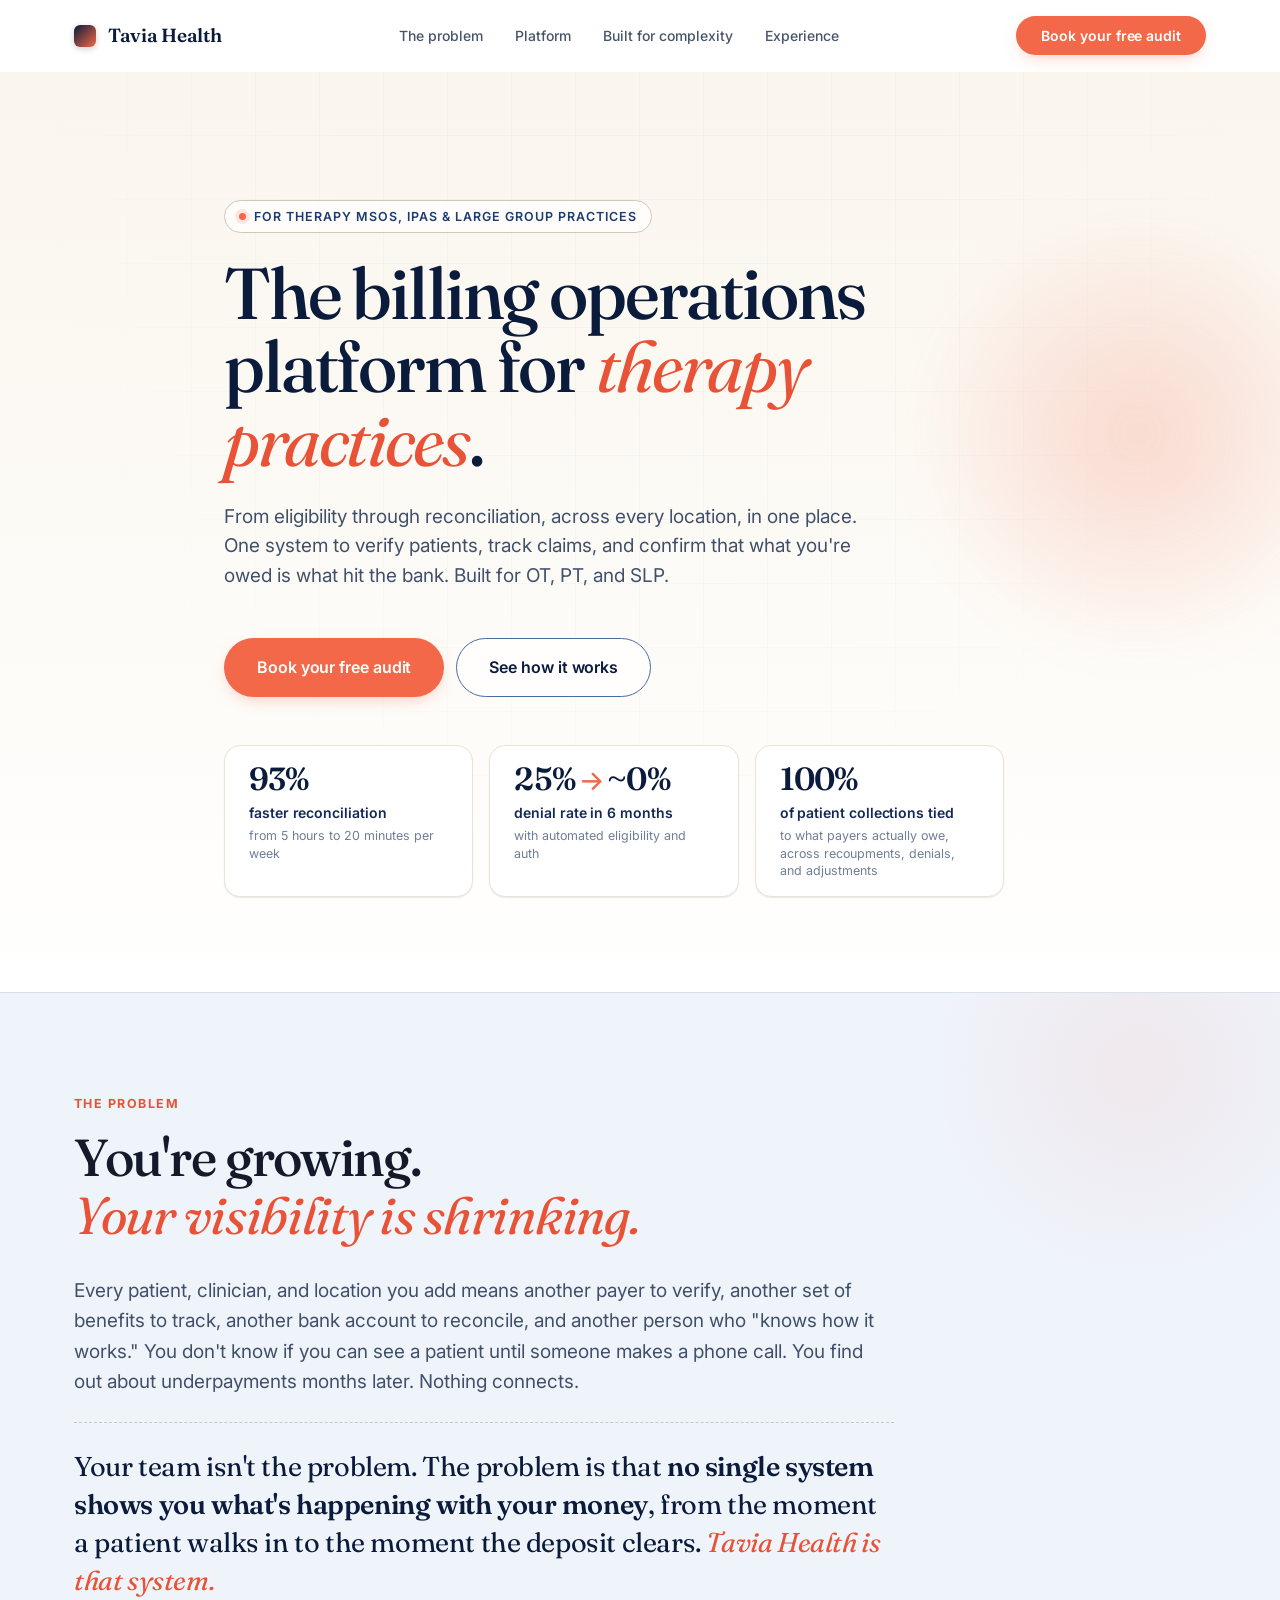
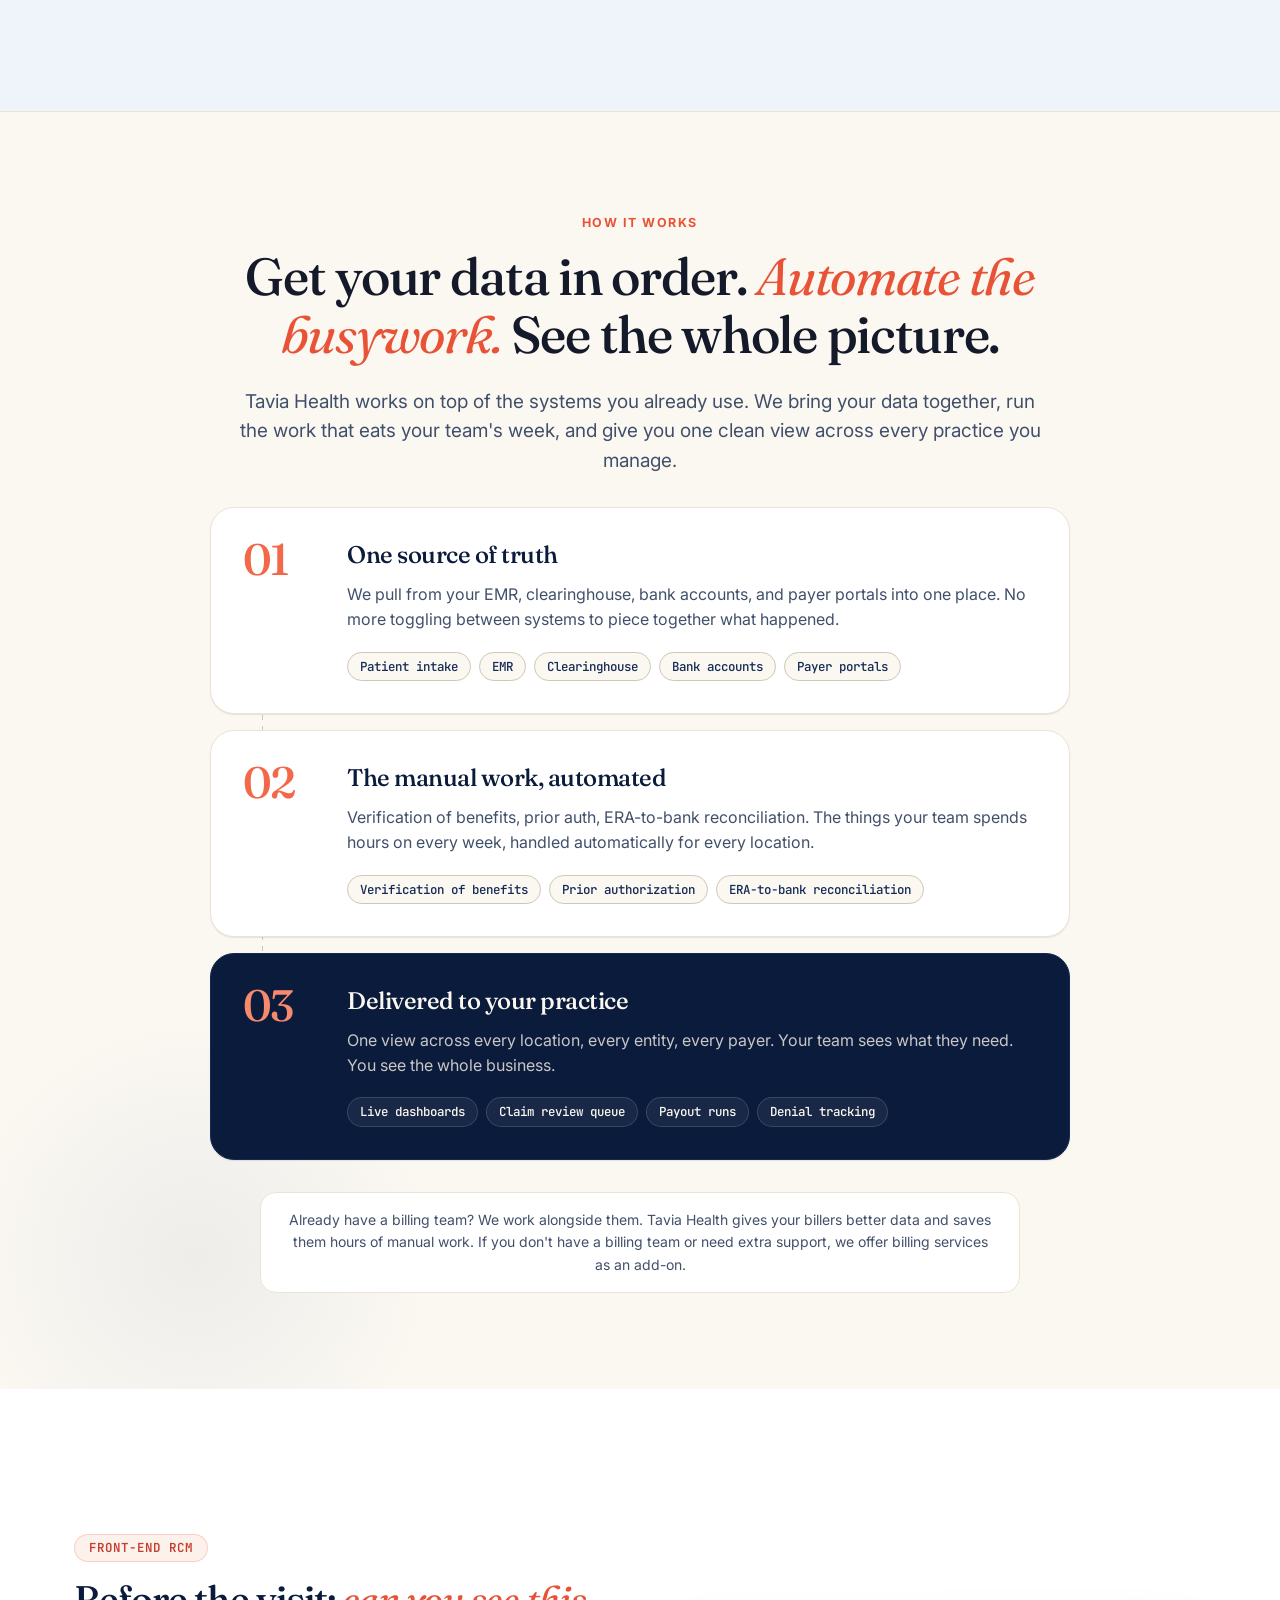
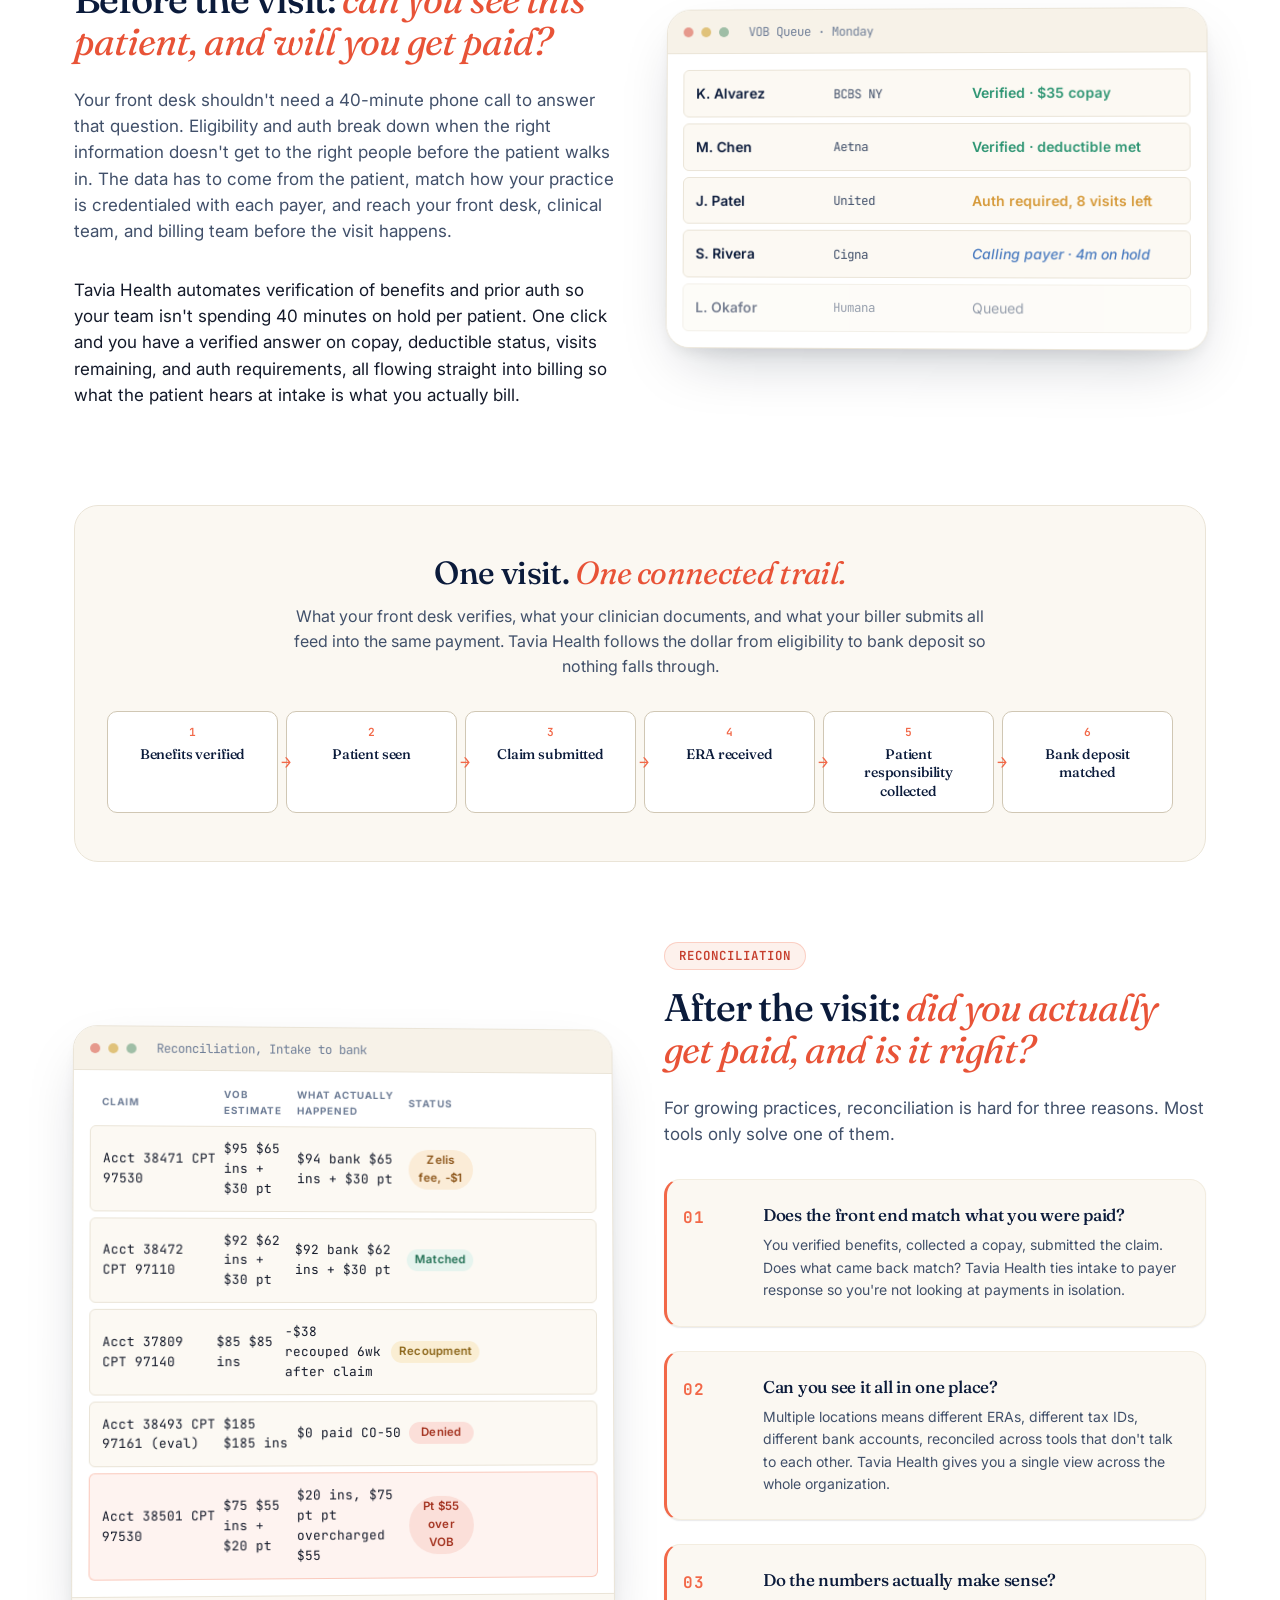
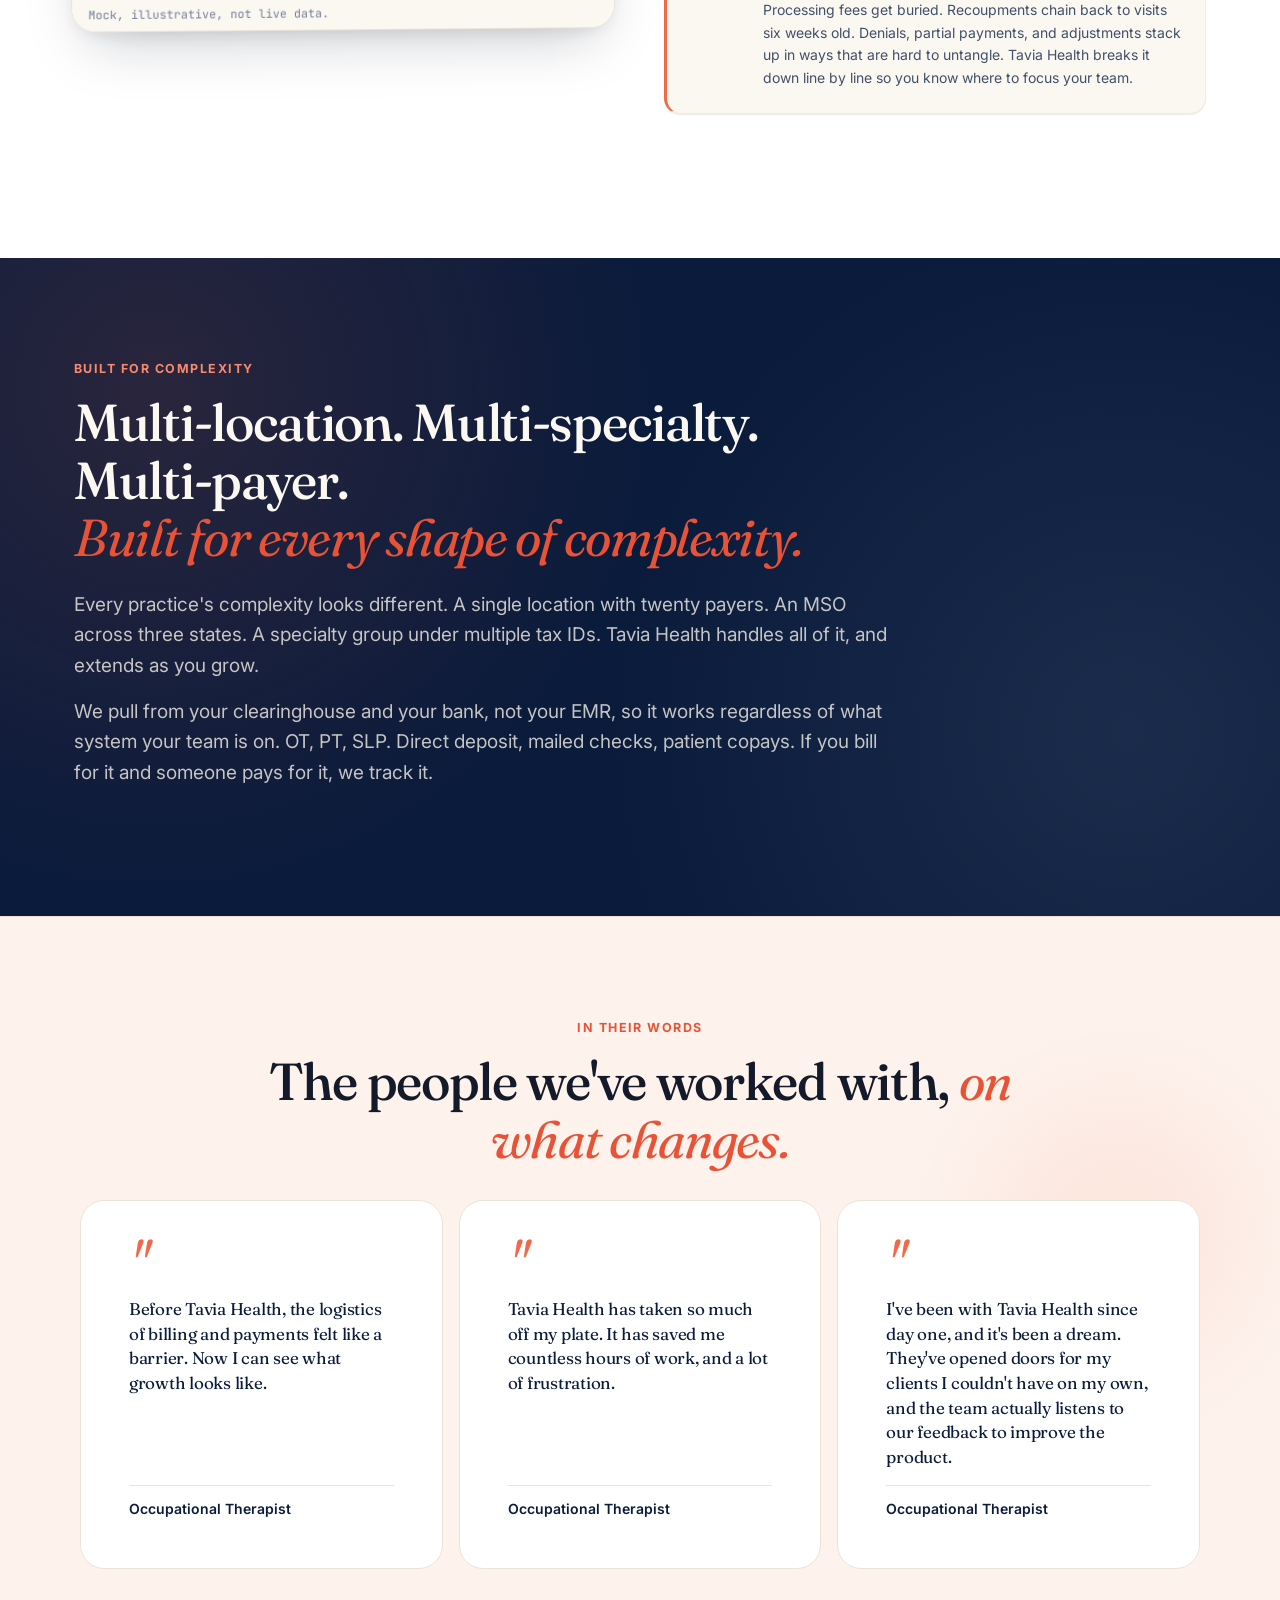
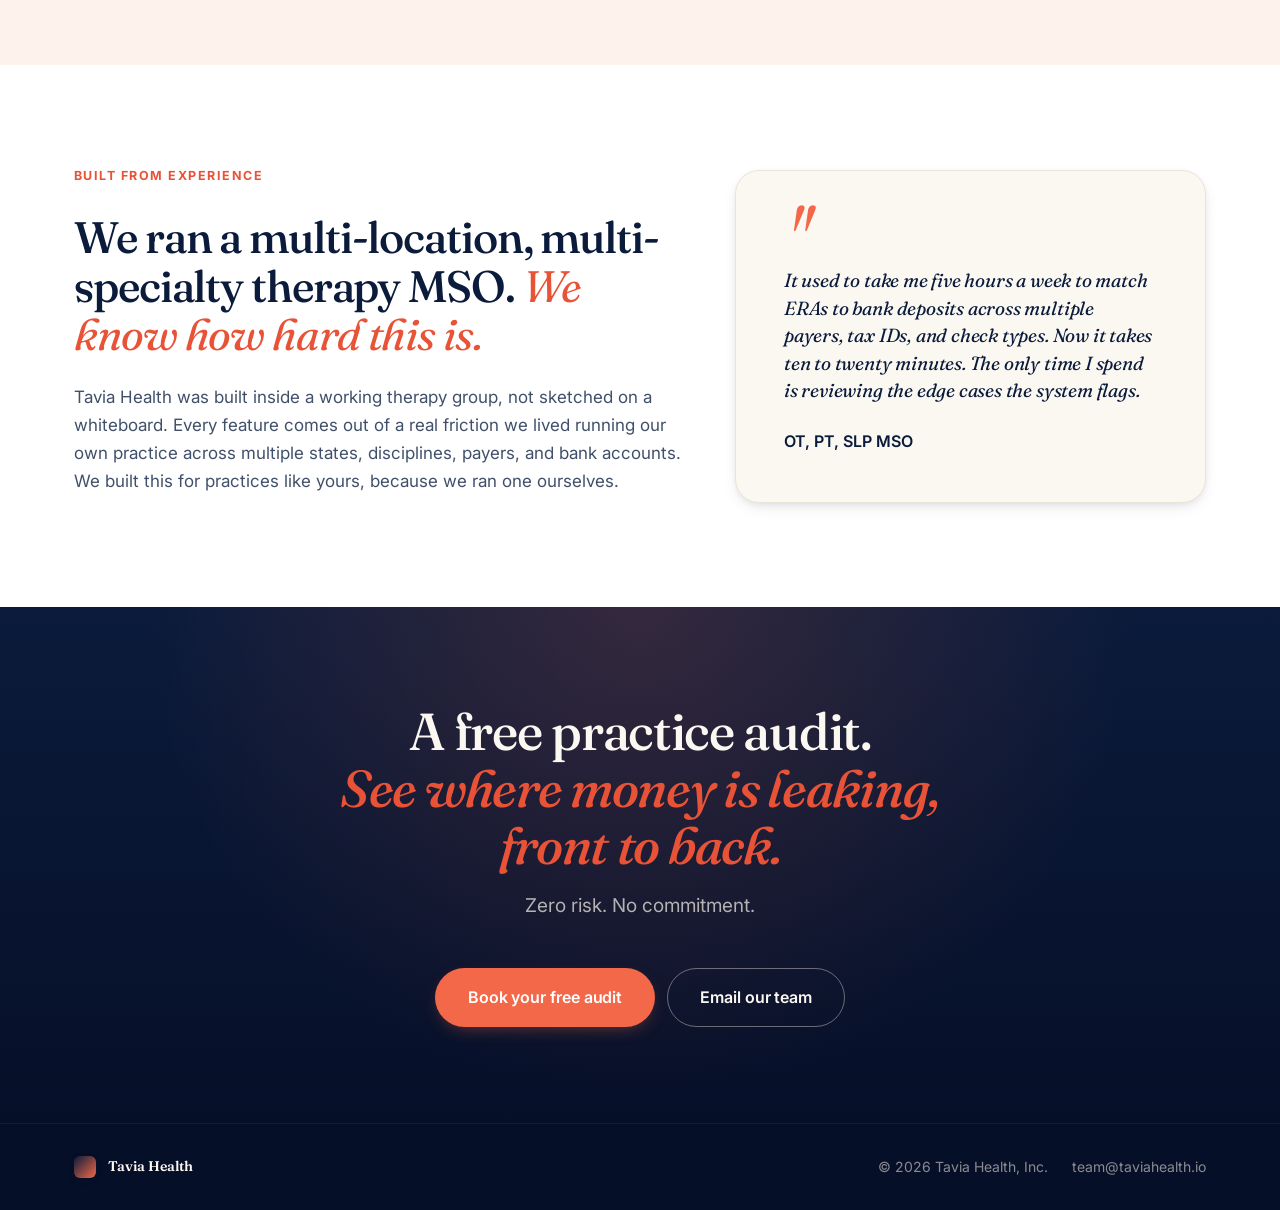
==== index.html @ 53c168b4 "updated site copy and design" ====
<!DOCTYPE html>
<html lang="en">
<head>
  <meta charset="UTF-8" />
  <meta name="viewport" content="width=device-width, initial-scale=1.0" />
  <title>Tavia Health: The billing operations platform for therapy practices</title>
  <meta name="description" content="Tavia Health is the billing operations platform for multi-location therapy practices. From eligibility through reconciliation, across every location, in one place." />
  <link rel="preconnect" href="https://fonts.googleapis.com" />
  <link rel="preconnect" href="https://fonts.gstatic.com" crossorigin />
  <link href="https://fonts.googleapis.com/css2?family=Fraunces:opsz,wght@9..144,400;9..144,500;9..144,600;9..144,700&family=Inter:wght@400;500;600;700&family=JetBrains+Mono:wght@400;500&display=swap" rel="stylesheet" />
  <link rel="stylesheet" href="styles.css" />
</head>
<body>

  <!-- NAV -->
  <header class="nav" id="nav">
    <div class="container nav__inner">
      <a href="#top" class="nav__brand" aria-label="Tavia Health home">
        <span class="nav__mark" aria-hidden="true"></span>
        <span class="nav__wordmark">Tavia Health</span>
      </a>
      <nav class="nav__links" aria-label="Primary">
        <a href="#problem">The problem</a>
        <a href="#platform">Platform</a>
        <a href="#complex">Built for complexity</a>
        <a href="#founder">Experience</a>
      </nav>
      <a href="https://calendar.app.google/nensBLNCL4oVfkAK6" target="_blank" rel="noopener" class="btn btn--accent nav__cta">Book your free audit</a>
    </div>
  </header>

  <main id="top">

    <!-- HERO -->
    <section class="hero">
      <div class="container hero__inner">
        <div class="eyebrow reveal">
          <span class="eyebrow__dot"></span>
          For therapy MSOs, IPAs &amp; large group practices
        </div>
        <h1 class="hero__title reveal">
          The billing operations platform for <em>therapy practices</em>.
        </h1>
        <p class="hero__sub reveal">
          From eligibility through reconciliation, across every location, in one place. One system to verify patients, track claims, and confirm that what you're owed is what hit the bank. Built for OT, PT, and SLP.
        </p>
        <div class="hero__ctas reveal">
          <a href="https://calendar.app.google/nensBLNCL4oVfkAK6" target="_blank" rel="noopener" class="btn btn--accent btn--lg">Book your free audit</a>
          <a href="#platform" class="btn btn--ghost btn--lg">See how it works</a>
        </div>
        <div class="hero__proof reveal">
          <div class="proof-chip">
            <span class="proof-chip__num">93%</span>
            <span class="proof-chip__lead">faster reconciliation</span>
            <span class="proof-chip__label">from 5 hours to 20 minutes per week</span>
          </div>
          <div class="proof-chip">
            <span class="proof-chip__num">25% <span class="proof-chip__arrow">→</span> ~0%</span>
            <span class="proof-chip__lead">denial rate in 6 months</span>
            <span class="proof-chip__label">with automated eligibility and auth</span>
          </div>
          <div class="proof-chip">
            <span class="proof-chip__num">100%</span>
            <span class="proof-chip__lead">of patient collections tied</span>
            <span class="proof-chip__label">to what payers actually owe, across recoupments, denials, and adjustments</span>
          </div>
        </div>
      </div>
      <div class="hero__bg" aria-hidden="true">
        <div class="hero__grid"></div>
        <div class="hero__glow"></div>
      </div>
    </section>

    <!-- PROBLEM -->
    <section class="problem-intro" id="problem">
      <div class="container">
        <div class="section-head reveal">
          <span class="section-head__eyebrow">The problem</span>
          <h2 class="section-head__title">You're growing.<br /><em>Your visibility is shrinking.</em></h2>
        </div>
        <div class="problem-intro__body reveal">
          <p>
            Every patient, clinician, and location you add means another payer to verify, another set of benefits to track, another bank account to reconcile, and another person who "knows how it works." You don't know if you can see a patient until someone makes a phone call. You find out about underpayments months later. Nothing connects.
          </p>
          <p class="problem-intro__punch">
            Your team isn't the problem. The problem is that <strong>no single system shows you what's happening with your money</strong>, from the moment a patient walks in to the moment the deposit clears. <em>Tavia Health is that system.</em>
          </p>
        </div>
      </div>
    </section>

    <!-- HOW IT WORKS / THREE-LAYER STACK -->
    <section class="integrates">
      <div class="container">
        <div class="section-head section-head--centered reveal">
          <span class="section-head__eyebrow">How it works</span>
          <h2 class="section-head__title">Get your data in order. <em>Automate the busywork.</em> See the whole picture.</h2>
          <p class="section-head__lede">
            Tavia Health works on top of the systems you already use. We bring your data together, run the work that eats your team's week, and give you one clean view across every practice you manage.
          </p>
        </div>

        <div class="stack reveal">
          <article class="stack__layer">
            <div class="stack__num">01</div>
            <div class="stack__body">
              <h3 class="stack__title">One source of truth</h3>
              <p class="stack__desc">We pull from your EMR, clearinghouse, bank accounts, and payer portals into one place. No more toggling between systems to piece together what happened.</p>
              <div class="stack__items">
                <span>Patient intake</span>
                <span>EMR</span>
                <span>Clearinghouse</span>
                <span>Bank accounts</span>
                <span>Payer portals</span>
              </div>
            </div>
          </article>

          <article class="stack__layer">
            <div class="stack__num">02</div>
            <div class="stack__body">
              <h3 class="stack__title">The manual work, automated</h3>
              <p class="stack__desc">Verification of benefits, prior auth, ERA-to-bank reconciliation. The things your team spends hours on every week, handled automatically for every location.</p>
              <div class="stack__items">
                <span>Verification of benefits</span>
                <span>Prior authorization</span>
                <span>ERA-to-bank reconciliation</span>
              </div>
            </div>
          </article>

          <article class="stack__layer stack__layer--top">
            <div class="stack__num">03</div>
            <div class="stack__body">
              <h3 class="stack__title">Delivered to your practice</h3>
              <p class="stack__desc">One view across every location, every entity, every payer. Your team sees what they need. You see the whole business.</p>
              <div class="stack__items">
                <span>Live dashboards</span>
                <span>Claim review queue</span>
                <span>Payout runs</span>
                <span>Denial tracking</span>
              </div>
            </div>
          </article>
        </div>

        <p class="integrates__note reveal">
          Already have a billing team? We work alongside them. Tavia Health gives your billers better data and saves them hours of manual work. If you don't have a billing team or need extra support, we offer billing services as an add-on.
        </p>
      </div>
    </section>

    <!-- TWO PROBLEMS / PLATFORM -->
    <section class="problems" id="platform">
      <div class="container">

        <!-- Front end -->
        <article class="problem problem--one reveal">
          <div class="problem__copy">
            <span class="problem__num">Front-end RCM</span>
            <h2 class="problem__title">Before the visit: <em>can you see this patient, and will you get paid?</em></h2>
            <p class="problem__lede">
              Your front desk shouldn't need a 40-minute phone call to answer that question. Eligibility and auth break down when the right information doesn't get to the right people before the patient walks in. The data has to come from the patient, match how your practice is credentialed with each payer, and reach your front desk, clinical team, and billing team before the visit happens.
            </p>
            <p>
              Tavia Health automates verification of benefits and prior auth so your team isn't spending 40 minutes on hold per patient. One click and you have a verified answer on copay, deductible status, visits remaining, and auth requirements, all flowing straight into billing so what the patient hears at intake is what you actually bill.
            </p>
          </div>
          <div class="problem__mock">
            <div class="mock mock--vob">
              <div class="mock__chrome">
                <span class="mock__dot"></span><span class="mock__dot"></span><span class="mock__dot"></span>
                <span class="mock__title">VOB Queue · Monday</span>
              </div>
              <div class="mock__body">
                <div class="mock__row">
                  <div class="mock__cell mock__cell--name">K. Alvarez</div>
                  <div class="mock__cell mock__cell--payer">BCBS NY</div>
                  <div class="mock__cell mock__cell--status status--done">Verified · $35 copay</div>
                </div>
                <div class="mock__row">
                  <div class="mock__cell mock__cell--name">M. Chen</div>
                  <div class="mock__cell mock__cell--payer">Aetna</div>
                  <div class="mock__cell mock__cell--status status--done">Verified · deductible met</div>
                </div>
                <div class="mock__row">
                  <div class="mock__cell mock__cell--name">J. Patel</div>
                  <div class="mock__cell mock__cell--payer">United</div>
                  <div class="mock__cell mock__cell--status status--warn">Auth required, 8 visits left</div>
                </div>
                <div class="mock__row">
                  <div class="mock__cell mock__cell--name">S. Rivera</div>
                  <div class="mock__cell mock__cell--payer">Cigna</div>
                  <div class="mock__cell mock__cell--status status--info">Calling payer · 4m on hold</div>
                </div>
                <div class="mock__row mock__row--muted">
                  <div class="mock__cell mock__cell--name">L. Okafor</div>
                  <div class="mock__cell mock__cell--payer">Humana</div>
                  <div class="mock__cell mock__cell--status">Queued</div>
                </div>
              </div>
            </div>
          </div>
        </article>

        <!-- Bridge: connected trail -->
        <div class="trail reveal">
          <div class="trail__copy">
            <h3 class="trail__title">One visit. <em>One connected trail.</em></h3>
            <p class="trail__desc">
              What your front desk verifies, what your clinician documents, and what your biller submits all feed into the same payment. Tavia Health follows the dollar from eligibility to bank deposit so nothing falls through.
            </p>
          </div>
          <ol class="trail__steps" aria-label="Connected trail from benefits verification to bank deposit">
            <li><span class="trail__step-num">1</span><span class="trail__step-label">Benefits verified</span></li>
            <li><span class="trail__step-num">2</span><span class="trail__step-label">Patient seen</span></li>
            <li><span class="trail__step-num">3</span><span class="trail__step-label">Claim submitted</span></li>
            <li><span class="trail__step-num">4</span><span class="trail__step-label">ERA received</span></li>
            <li><span class="trail__step-num">5</span><span class="trail__step-label">Patient responsibility collected</span></li>
            <li><span class="trail__step-num">6</span><span class="trail__step-label">Bank deposit matched</span></li>
          </ol>
        </div>

        <!-- Reconciliation -->
        <article class="problem problem--two reveal">
          <div class="problem__mock">
            <div class="mock mock--recon">
              <div class="mock__chrome">
                <span class="mock__dot"></span><span class="mock__dot"></span><span class="mock__dot"></span>
                <span class="mock__title">Reconciliation, Intake to bank</span>
              </div>
              <div class="mock__body">
                <div class="recon-row recon-row--head">
                  <div>Claim</div>
                  <div>VOB estimate</div>
                  <div>What actually happened</div>
                  <div>Status</div>
                </div>
                <div class="recon-row">
                  <div class="recon-row__cell">
                    <span class="recon-row__main">Acct 38471</span>
                    <span class="recon-row__sub">CPT 97530</span>
                  </div>
                  <div class="recon-row__cell">
                    <span class="recon-row__main">$95</span>
                    <span class="recon-row__sub">$65 ins + $30 pt</span>
                  </div>
                  <div class="recon-row__cell">
                    <span class="recon-row__main">$94 bank</span>
                    <span class="recon-row__sub">$65 ins + $30 pt</span>
                  </div>
                  <div class="recon-row__note tag tag--flag">Zelis fee, -$1</div>
                </div>
                <div class="recon-row">
                  <div class="recon-row__cell">
                    <span class="recon-row__main">Acct 38472</span>
                    <span class="recon-row__sub">CPT 97110</span>
                  </div>
                  <div class="recon-row__cell">
                    <span class="recon-row__main">$92</span>
                    <span class="recon-row__sub">$62 ins + $30 pt</span>
                  </div>
                  <div class="recon-row__cell">
                    <span class="recon-row__main">$92 bank</span>
                    <span class="recon-row__sub">$62 ins + $30 pt</span>
                  </div>
                  <div class="recon-row__note tag tag--ok">Matched</div>
                </div>
                <div class="recon-row">
                  <div class="recon-row__cell">
                    <span class="recon-row__main">Acct 37809</span>
                    <span class="recon-row__sub">CPT 97140</span>
                  </div>
                  <div class="recon-row__cell">
                    <span class="recon-row__main">$85</span>
                    <span class="recon-row__sub">$85 ins</span>
                  </div>
                  <div class="recon-row__cell">
                    <span class="recon-row__main">-$38 recouped</span>
                    <span class="recon-row__sub">6wk after claim</span>
                  </div>
                  <div class="recon-row__note tag tag--warn">Recoupment</div>
                </div>
                <div class="recon-row">
                  <div class="recon-row__cell">
                    <span class="recon-row__main">Acct 38493</span>
                    <span class="recon-row__sub">CPT 97161 (eval)</span>
                  </div>
                  <div class="recon-row__cell">
                    <span class="recon-row__main">$185</span>
                    <span class="recon-row__sub">$185 ins</span>
                  </div>
                  <div class="recon-row__cell">
                    <span class="recon-row__main">$0 paid</span>
                    <span class="recon-row__sub">CO-50</span>
                  </div>
                  <div class="recon-row__note tag tag--deny">Denied</div>
                </div>
                <div class="recon-row recon-row--highlight">
                  <div class="recon-row__cell">
                    <span class="recon-row__main">Acct 38501</span>
                    <span class="recon-row__sub">CPT 97530</span>
                  </div>
                  <div class="recon-row__cell">
                    <span class="recon-row__main">$75</span>
                    <span class="recon-row__sub">$55 ins + $20 pt</span>
                  </div>
                  <div class="recon-row__cell">
                    <span class="recon-row__main">$20 ins, $75 pt</span>
                    <span class="recon-row__sub">pt overcharged $55</span>
                  </div>
                  <div class="recon-row__note tag tag--deny">Pt $55 over VOB</div>
                </div>
              </div>
              <div class="mock__footnote">Mock, illustrative, not live data.</div>
            </div>
          </div>
          <div class="problem__copy">
            <span class="problem__num">Reconciliation</span>
            <h2 class="problem__title">After the visit: <em>did you actually get paid, and is it right?</em></h2>
            <p class="problem__lede">
              For growing practices, reconciliation is hard for three reasons. Most tools only solve one of them.
            </p>
            <ol class="subpoints">
              <li>
                <h4>Does the front end match what you were paid?</h4>
                <p>You verified benefits, collected a copay, submitted the claim. Does what came back match? Tavia Health ties intake to payer response so you're not looking at payments in isolation.</p>
              </li>
              <li>
                <h4>Can you see it all in one place?</h4>
                <p>Multiple locations means different ERAs, different tax IDs, different bank accounts, reconciled across tools that don't talk to each other. Tavia Health gives you a single view across the whole organization.</p>
              </li>
              <li>
                <h4>Do the numbers actually make sense?</h4>
                <p>Processing fees get buried. Recoupments chain back to visits six weeks old. Denials, partial payments, and adjustments stack up in ways that are hard to untangle. Tavia Health breaks it down line by line so you know where to focus your team.</p>
              </li>
            </ol>
          </div>
        </article>

      </div>
    </section>


    <!-- BUILT FOR COMPLEX SETUPS -->
    <section class="multi" id="complex">
      <div class="container multi__inner">
        <div class="section-head section-head--dark reveal">
          <span class="section-head__eyebrow">Built for complexity</span>
          <h2 class="section-head__title">
            Multi-location. Multi-specialty. Multi-payer.<br /><em>Built for every shape of complexity.</em>
          </h2>
          <div class="multi__body">
            <p>
              Every practice's complexity looks different. A single location with twenty payers. An MSO across three states. A specialty group under multiple tax IDs. Tavia Health handles all of it, and extends as you grow.
            </p>
            <p>
              We pull from your clearinghouse and your bank, not your EMR, so it works regardless of what system your team is on. OT, PT, SLP. Direct deposit, mailed checks, patient copays. If you bill for it and someone pays for it, we track it.
            </p>
          </div>
        </div>
      </div>
    </section>

    <!-- TESTIMONIALS -->
    <section class="testimonials">
      <div class="container">
        <div class="section-head section-head--centered reveal">
          <span class="section-head__eyebrow">In their words</span>
          <h2 class="section-head__title">The people we've worked with, <em>on what changes.</em></h2>
        </div>
        <div class="testimonials__grid reveal">
          <figure class="testimonial">
            <div class="testimonial__mark" aria-hidden="true">"</div>
            <blockquote>
              Before Tavia Health, the logistics of billing and payments felt like a barrier. Now I can see what growth looks like.
            </blockquote>
            <figcaption>
              <div class="testimonial__name">Occupational Therapist</div>
            </figcaption>
          </figure>
          <figure class="testimonial">
            <div class="testimonial__mark" aria-hidden="true">"</div>
            <blockquote>
              Tavia Health has taken so much off my plate. It has saved me countless hours of work, and a lot of frustration.
            </blockquote>
            <figcaption>
              <div class="testimonial__name">Occupational Therapist</div>
            </figcaption>
          </figure>
          <figure class="testimonial">
            <div class="testimonial__mark" aria-hidden="true">"</div>
            <blockquote>
              I've been with Tavia Health since day one, and it's been a dream. They've opened doors for my clients I couldn't have on my own, and the team actually listens to our feedback to improve the product.
            </blockquote>
            <figcaption>
              <div class="testimonial__name">Occupational Therapist</div>
            </figcaption>
          </figure>
        </div>
      </div>
    </section>

    <!-- BUILT FROM EXPERIENCE -->
    <section class="founder" id="founder">
      <div class="container founder__inner">
        <div class="founder__copy reveal">
          <span class="section-head__eyebrow">Built from experience</span>
          <h2 class="founder__title">We ran a multi-location, multi-specialty therapy MSO. <em>We know how hard this is.</em></h2>
          <p>
            Tavia Health was built inside a working therapy group, not sketched on a whiteboard. Every feature comes out of a real friction we lived running our own practice across multiple states, disciplines, payers, and bank accounts. We built this for practices like yours, because we ran one ourselves.
          </p>
        </div>
        <aside class="founder__card reveal">
          <div class="founder__quote-mark" aria-hidden="true">"</div>
          <p class="founder__quote">
            It used to take me five hours a week to match ERAs to bank deposits across multiple payers, tax IDs, and check types. Now it takes ten to twenty minutes. The only time I spend is reviewing the edge cases the system flags.
          </p>
          <div class="founder__who">
            <div class="founder__name">OT, PT, SLP MSO</div>
          </div>
        </aside>
      </div>

    </section>

    <!-- CTA -->
    <section class="cta" id="cta">
      <div class="container cta__inner">
        <h2 class="cta__title reveal">A free practice audit.<br /><em>See where money is leaking, front to back.</em></h2>
        <p class="cta__lede reveal">Zero risk. No commitment.</p>
        <div class="cta__actions reveal">
          <a href="https://calendar.app.google/nensBLNCL4oVfkAK6" target="_blank" rel="noopener" class="btn btn--accent btn--lg">Book your free audit</a>
          <a href="mailto:team@taviahealth.io" class="btn btn--ghost btn--lg btn--ghost-light">Email our team</a>
        </div>
      </div>
    </section>
  </main>

  <!-- FOOTER -->
  <footer class="footer">
    <div class="container footer__inner">
      <div class="footer__brand">
        <span class="nav__mark" aria-hidden="true"></span>
        <span>Tavia Health</span>
      </div>
      <div class="footer__meta">
        <span>© 2026 Tavia Health, Inc.</span>
        <a href="mailto:team@taviahealth.io">team@taviahealth.io</a>
      </div>
    </div>
  </footer>

  <script src="script.js"></script>
</body>
</html>
---- styles.css ----
/* ==========================================================================
   Tavia Health — landing page styles
   ========================================================================== */

/* Design tokens ----------------------------------------------------------- */
:root {
  /* Navy (primary) */
  --navy-950: #060F28;
  --navy-900: #0B1B3B;
  --navy-800: #142A54;
  --navy-700: #1D3B6F;
  --navy-600: #2B5088;
  --navy-500: #4B6BA0;
  --navy-300: #8FA3C2;
  --navy-100: #D5DDEC;

  /* Warm accent (coral) */
  --coral-700: #C63E2D;
  --coral-600: #E85337;
  --coral-500: #F26848;   /* primary accent */
  --coral-400: #F7896D;
  --coral-100: #FBDDD2;
  --coral-50:  #FDF1EC;

  /* Secondary warm (soft gold, subtle use) */
  --gold-500: #E6B24E;

  /* Neutrals */
  --cream:        #FBF8F2;
  --cream-dark:   #F3EDE0;
  --paper:        #FFFFFF;
  --ink:          #141A2A;
  --ink-soft:     #41506A;
  --ink-muted:    #6F7E97;
  --line:         #EAE4D7;
  --line-strong:  #D0C7B4;

  /* Tinted surfaces (brand-colored but very pale) */
  --pale-blue:    #EFF3FA;
  --pale-blue-2:  #E6ECF6;
  --pale-peach:   #FDF2EC;
  --pale-peach-2: #FAE7DC;
  --line-blue:    #D9E1ED;
  --line-peach:   #F3DDCD;

  /* Semantic tags */
  --ok-500:    #2E9573;
  --warn-500:  #D69A3A;
  --deny-500:  #D84A3B;
  --flag-500:  #C97A2B;
  --info-500:  #4A7BBF;

  /* Type */
  --font-sans: "Inter", system-ui, -apple-system, BlinkMacSystemFont, "Segoe UI", sans-serif;
  --font-display: "Fraunces", "Iowan Old Style", Georgia, serif;
  --font-mono: "JetBrains Mono", "SF Mono", Menlo, monospace;

  /* Scale */
  --fs-xs: 0.78rem;
  --fs-sm: 0.875rem;
  --fs-base: 1rem;
  --fs-md: 1.0625rem;
  --fs-lg: 1.1875rem;
  --fs-xl: 1.5rem;
  --fs-2xl: 2rem;
  --fs-3xl: 2.5rem;
  --fs-4xl: 3.25rem;
  --fs-5xl: 4.25rem;
  --fs-6xl: 5.25rem;

  /* Spacing */
  --sp-1: 0.25rem;
  --sp-2: 0.5rem;
  --sp-3: 0.75rem;
  --sp-4: 1rem;
  --sp-5: 1.5rem;
  --sp-6: 2rem;
  --sp-7: 3rem;
  --sp-8: 4rem;
  --sp-9: 6rem;
  --sp-10: 8rem;

  /* Radius */
  --r-sm: 6px;
  --r-md: 10px;
  --r-lg: 16px;
  --r-xl: 24px;
  --r-pill: 999px;

  /* Shadows */
  --shadow-sm: 0 1px 2px rgba(8, 18, 41, 0.06), 0 1px 1px rgba(8, 18, 41, 0.04);
  --shadow-md: 0 6px 18px -6px rgba(8, 18, 41, 0.14), 0 2px 6px rgba(8, 18, 41, 0.06);
  --shadow-lg: 0 24px 60px -20px rgba(8, 18, 41, 0.25), 0 8px 20px -8px rgba(8, 18, 41, 0.12);
  --shadow-xl: 0 36px 80px -28px rgba(8, 18, 41, 0.35);

  /* Layout */
  --container: 1180px;
  --nav-h: 72px;
}

/* Reset / base ------------------------------------------------------------ */
*, *::before, *::after { box-sizing: border-box; }
html { scroll-behavior: smooth; -webkit-text-size-adjust: 100%; }
body {
  margin: 0;
  font-family: var(--font-sans);
  font-size: var(--fs-md);
  line-height: 1.55;
  color: var(--ink);
  background: var(--paper);
  -webkit-font-smoothing: antialiased;
  -moz-osx-font-smoothing: grayscale;
}
img, svg { display: block; max-width: 100%; }
a { color: inherit; text-decoration: none; }
button { font: inherit; }
h1, h2, h3, h4 { margin: 0; font-family: var(--font-display); font-weight: 500; letter-spacing: -0.02em; color: var(--ink); }
h1 { font-size: var(--fs-5xl); line-height: 1.04; }
h2 { font-size: var(--fs-4xl); line-height: 1.08; }
h3 { font-size: var(--fs-xl); line-height: 1.25; }
p { margin: 0 0 var(--sp-4); }
em { font-style: italic; color: var(--coral-600); }
strong { font-weight: 600; color: var(--ink); }

.container {
  width: 100%;
  max-width: var(--container);
  margin: 0 auto;
  padding: 0 var(--sp-5);
}

/* Buttons ----------------------------------------------------------------- */
.btn {
  display: inline-flex;
  align-items: center;
  gap: var(--sp-2);
  padding: var(--sp-3) var(--sp-5);
  border-radius: var(--r-pill);
  font-weight: 600;
  font-size: var(--fs-sm);
  letter-spacing: -0.005em;
  border: 1px solid transparent;
  cursor: pointer;
  transition: transform 140ms ease, box-shadow 200ms ease, background 200ms ease, color 200ms ease;
}
.btn--lg { padding: var(--sp-4) var(--sp-6); font-size: var(--fs-base); }
.btn--accent {
  background: var(--coral-500);
  color: var(--paper);
  box-shadow: 0 6px 18px -8px rgba(242, 104, 72, 0.55);
}
.btn--accent:hover { background: var(--coral-600); transform: translateY(-1px); box-shadow: 0 10px 24px -10px rgba(242, 104, 72, 0.7); }
.btn--ghost {
  background: rgba(255, 255, 255, 0.75);
  color: var(--navy-900);
  border-color: var(--navy-500);
  backdrop-filter: blur(4px);
  -webkit-backdrop-filter: blur(4px);
}
.btn--ghost:hover {
  background: var(--paper);
  border-color: var(--navy-900);
  color: var(--navy-900);
  transform: translateY(-1px);
}
.btn--ghost-light {
  background: transparent;
  color: var(--cream);
  border-color: rgba(248, 243, 234, 0.4);
  backdrop-filter: none;
  -webkit-backdrop-filter: none;
}
.btn--ghost-light:hover {
  background: rgba(255, 255, 255, 0.08);
  border-color: var(--cream);
  color: var(--paper);
  transform: translateY(-1px);
}

/* Reveal ------------------------------------------------------------------ */
.reveal {
  opacity: 0;
  transform: translateY(16px);
  transition: opacity 800ms cubic-bezier(0.22, 1, 0.36, 1), transform 800ms cubic-bezier(0.22, 1, 0.36, 1);
  will-change: opacity, transform;
}
.reveal.is-visible { opacity: 1; transform: none; }

/* Nav --------------------------------------------------------------------- */
.nav {
  position: sticky;
  top: 0;
  z-index: 50;
  height: var(--nav-h);
  backdrop-filter: blur(12px);
  -webkit-backdrop-filter: blur(12px);
  background: rgba(255, 255, 255, 0);
  transition: background 220ms ease, box-shadow 220ms ease, border-color 220ms ease;
  border-bottom: 1px solid transparent;
}
.nav.is-scrolled {
  background: rgba(255, 255, 255, 0.88);
  border-bottom-color: var(--line);
  box-shadow: 0 1px 0 rgba(8, 18, 41, 0.04);
}
.nav__inner {
  display: flex;
  align-items: center;
  justify-content: space-between;
  gap: var(--sp-6);
  height: 100%;
}
.nav__brand {
  display: flex;
  align-items: center;
  gap: var(--sp-3);
  font-family: var(--font-display);
  font-weight: 600;
  font-size: var(--fs-lg);
  color: var(--navy-900);
  letter-spacing: -0.015em;
}
.nav__mark {
  width: 22px;
  height: 22px;
  border-radius: 6px;
  background: linear-gradient(135deg, var(--navy-900), var(--coral-500));
  box-shadow: 0 2px 6px rgba(8, 18, 41, 0.2);
  display: inline-block;
}
.nav__wordmark { line-height: 1; }
.nav__links {
  display: flex;
  gap: var(--sp-6);
  font-size: var(--fs-sm);
  color: var(--navy-900);
  font-weight: 500;
}
.nav__links a { opacity: 0.75; transition: opacity 140ms ease; }
.nav__links a:hover { opacity: 1; }
.nav__cta { padding: var(--sp-2) var(--sp-5); font-size: var(--fs-sm); }

/* Hero -------------------------------------------------------------------- */
.hero {
  position: relative;
  padding: var(--sp-10) 0 var(--sp-9);
  overflow: hidden;
  isolation: isolate;
  background: linear-gradient(180deg, #FAF6EE 0%, #FDFBF7 60%, #FFFFFF 100%);
}
.hero__inner {
  position: relative;
  z-index: 1;
  max-width: 880px;
  text-align: left;
}
.hero__bg {
  position: absolute;
  inset: 0;
  z-index: 0;
  pointer-events: none;
}
.hero__grid {
  position: absolute;
  inset: 0;
  background-image:
    linear-gradient(to right, rgba(11, 27, 59, 0.05) 1px, transparent 1px),
    linear-gradient(to bottom, rgba(11, 27, 59, 0.05) 1px, transparent 1px);
  background-size: 64px 64px;
  background-position: -1px -1px;
  mask-image: radial-gradient(ellipse at 50% 0%, black 30%, transparent 70%);
  -webkit-mask-image: radial-gradient(ellipse at 50% 0%, black 30%, transparent 70%);
  opacity: 0.6;
}
.hero__glow {
  position: absolute;
  right: -10%;
  top: 10%;
  width: 540px;
  height: 540px;
  background: radial-gradient(circle, rgba(242, 104, 72, 0.22), transparent 60%);
  filter: blur(20px);
}

.eyebrow {
  display: inline-flex;
  align-items: center;
  gap: var(--sp-2);
  padding: 6px 14px;
  border-radius: var(--r-pill);
  border: 1px solid var(--line-strong);
  background: rgba(255, 255, 255, 0.7);
  font-size: var(--fs-xs);
  font-weight: 600;
  text-transform: uppercase;
  letter-spacing: 0.08em;
  color: var(--navy-700);
  margin-bottom: var(--sp-5);
}
.eyebrow__dot {
  width: 7px;
  height: 7px;
  border-radius: 50%;
  background: var(--coral-500);
  box-shadow: 0 0 0 4px rgba(242, 104, 72, 0.15);
}

.hero__title {
  font-size: clamp(2.5rem, 6vw, 4.5rem);
  line-height: 1.02;
  letter-spacing: -0.03em;
  color: var(--navy-900);
  margin-bottom: var(--sp-5);
}
.hero__title em {
  font-style: italic;
  color: var(--coral-600);
  font-weight: 400;
}
.hero__sub {
  font-size: var(--fs-lg);
  color: var(--ink-soft);
  max-width: 640px;
  margin-bottom: var(--sp-7);
}
.hero__ctas {
  display: flex;
  gap: var(--sp-3);
  flex-wrap: wrap;
  margin-bottom: var(--sp-7);
}
.hero__proof {
  display: grid;
  grid-template-columns: repeat(3, minmax(0, 1fr));
  gap: var(--sp-4);
  max-width: 780px;
}
.proof-chip {
  display: flex;
  flex-direction: column;
  gap: var(--sp-1);
  padding: var(--sp-4) var(--sp-5);
  background: var(--paper);
  border: 1px solid var(--line);
  border-radius: var(--r-lg);
  box-shadow: var(--shadow-sm);
}
.proof-chip__num {
  font-family: var(--font-display);
  font-weight: 600;
  font-size: var(--fs-2xl);
  color: var(--navy-900);
  letter-spacing: -0.025em;
  display: inline-flex;
  align-items: baseline;
  gap: 4px;
  line-height: 1.05;
  margin-bottom: 2px;
}
.proof-chip__arrow {
  color: var(--coral-500);
  font-family: var(--font-sans);
  font-weight: 500;
  font-size: 0.85em;
}
.proof-chip__lead {
  font-size: var(--fs-sm);
  font-weight: 600;
  color: var(--navy-800);
  letter-spacing: -0.005em;
}
.proof-chip__label {
  font-size: var(--fs-xs);
  color: var(--ink-muted);
  line-height: 1.4;
}

/* Qualifier --------------------------------------------------------------- */
.qualifier {
  padding: var(--sp-9) 0;
  background: var(--cream);
  border-top: 1px solid var(--line);
  border-bottom: 1px solid var(--line);
}
.qualifier__text {
  font-family: var(--font-display);
  font-weight: 500;
  font-size: clamp(1.75rem, 4vw, 3rem);
  line-height: 1.15;
  letter-spacing: -0.02em;
  color: var(--navy-900);
  text-align: center;
  max-width: 960px;
  margin: 0 auto;
}
.qualifier__highlight {
  background: linear-gradient(180deg, transparent 58%, rgba(242, 104, 72, 0.28) 58%);
  padding: 0 4px;
  font-style: italic;
  color: var(--coral-700);
}

/* Section head ------------------------------------------------------------ */
.section-head {
  max-width: 820px;
  margin-bottom: var(--sp-6);
}
.section-head--dark { color: var(--cream); }
.section-head--dark .section-head__eyebrow { color: var(--coral-400); }
.section-head--dark .section-head__title { color: var(--cream); }
.section-head--dark .section-head__lede { color: rgba(248, 243, 234, 0.75); }
.section-head__eyebrow {
  display: inline-block;
  font-size: var(--fs-xs);
  font-weight: 700;
  letter-spacing: 0.12em;
  text-transform: uppercase;
  color: var(--coral-600);
  margin-bottom: var(--sp-4);
}
.section-head__title {
  font-size: clamp(2rem, 4.5vw, 3.25rem);
  line-height: 1.1;
  letter-spacing: -0.025em;
  margin-bottom: var(--sp-5);
}
.section-head__title em {
  font-style: italic;
  color: var(--coral-600);
  font-weight: 400;
}
.section-head__lede {
  font-size: var(--fs-lg);
  color: var(--ink-soft);
  line-height: 1.55;
  margin: 0;
}

/* Mismatch ---------------------------------------------------------------- */
.mismatch {
  padding: var(--sp-10) 0;
  background: var(--paper);
}
.diagram {
  display: grid;
  grid-template-columns: 1fr 1fr;
  gap: var(--sp-6);
  align-items: stretch;
}
.diagram__col {
  padding: var(--sp-6);
  border-radius: var(--r-xl);
  border: 1px solid var(--line);
  background: var(--cream);
  position: relative;
  display: flex;
  flex-direction: column;
}
.diagram__col--msot {
  background: var(--navy-900);
  color: var(--cream);
  border-color: var(--navy-800);
  box-shadow: var(--shadow-lg);
}
.diagram__label {
  font-family: var(--font-sans);
  font-size: var(--fs-xs);
  font-weight: 700;
  text-transform: uppercase;
  letter-spacing: 0.12em;
  color: var(--ink-muted);
  margin-bottom: var(--sp-5);
}
.diagram__label--accent { color: var(--coral-400); }
.diagram__caption {
  margin-top: var(--sp-5);
  font-size: var(--fs-sm);
  color: var(--ink-muted);
}
.diagram__col--msot .diagram__caption { color: rgba(248, 243, 234, 0.7); }

.flow {
  flex: 1;
  display: flex;
  flex-direction: column;
  gap: var(--sp-3);
}
.flow--linear {
  flex-direction: row;
  flex-wrap: wrap;
  align-items: center;
  gap: var(--sp-3);
}
.flow__node {
  padding: var(--sp-3) var(--sp-4);
  background: var(--paper);
  border: 1px solid var(--line-strong);
  border-radius: var(--r-md);
  font-size: var(--fs-sm);
  font-weight: 500;
  color: var(--navy-800);
}
.flow__node--ok {
  background: #E9F6F0;
  border-color: #BFE4D3;
  color: #18624A;
}
.diagram__col--msot .flow__node {
  background: rgba(255, 255, 255, 0.04);
  border-color: rgba(255, 255, 255, 0.12);
  color: var(--cream);
}
.flow__node--warn {
  background: rgba(242, 104, 72, 0.1) !important;
  border-color: rgba(242, 104, 72, 0.35) !important;
  color: var(--coral-400) !important;
}
.flow__node--warn em { color: var(--coral-400); font-style: italic; }
.flow__arrow {
  font-family: var(--font-mono);
  color: var(--ink-muted);
  font-size: var(--fs-lg);
}
.diagram__col--msot .flow__arrow { color: rgba(248, 243, 234, 0.4); }

.flow__fan {
  list-style: none;
  margin: var(--sp-3) 0 var(--sp-3) var(--sp-4);
  padding: 0 0 0 var(--sp-5);
  border-left: 1px dashed rgba(248, 243, 234, 0.25);
  display: flex;
  flex-direction: column;
  gap: var(--sp-2);
  font-family: var(--font-mono);
  font-size: var(--fs-sm);
  color: rgba(248, 243, 234, 0.78);
}
.flow__fan li {
  position: relative;
}
.flow__fan li::before {
  content: "";
  position: absolute;
  left: calc(var(--sp-5) * -1);
  top: 50%;
  width: var(--sp-4);
  height: 1px;
  background: rgba(248, 243, 234, 0.25);
}
.flow__arrow--fan {
  text-align: center;
  margin: var(--sp-2) 0;
}

/* Problem intro ----------------------------------------------------------- */
.problem-intro {
  padding: var(--sp-9) 0;
  background: var(--pale-blue);
  border-top: 1px solid var(--line-blue);
  position: relative;
  overflow: hidden;
}
.problem-intro::before {
  content: "";
  position: absolute;
  right: -6%;
  top: -20%;
  width: 440px;
  height: 440px;
  background: radial-gradient(circle, rgba(242, 104, 72, 0.08), transparent 65%);
  pointer-events: none;
  z-index: 0;
}
.problem-intro > .container { position: relative; z-index: 1; }
.problem-intro .section-head {
  max-width: 960px;
  margin-bottom: var(--sp-6);
}
.problem-intro__body {
  max-width: 820px;
  margin: 0;
}
.problem-intro__body p {
  font-size: var(--fs-lg);
  color: var(--ink-soft);
  line-height: 1.6;
}
.problem-intro__punch {
  font-family: var(--font-display);
  font-size: clamp(1.35rem, 2.3vw, 1.7rem) !important;
  line-height: 1.4 !important;
  color: var(--navy-900) !important;
  letter-spacing: -0.015em;
  padding-top: var(--sp-5);
  margin-top: var(--sp-5) !important;
  border-top: 1px dashed var(--line-strong);
  font-weight: 400;
}
.problem-intro__punch strong { color: var(--navy-900); font-weight: 600; }
.problem-intro__punch em { font-style: italic; color: var(--coral-600); }

/* Centered section head variant */
.section-head--centered {
  text-align: center;
  margin-left: auto;
  margin-right: auto;
}
.section-head--centered .section-head__lede { margin-left: auto; margin-right: auto; }

/* Sub-point list (used in Reconciliation) */
.subpoints {
  counter-reset: sp;
  list-style: none;
  padding: 0;
  margin: var(--sp-5) 0 0;
  display: flex;
  flex-direction: column;
  gap: var(--sp-5);
}
.subpoints li {
  counter-increment: sp;
  padding: var(--sp-5) var(--sp-5) var(--sp-5) var(--sp-9);
  background: var(--cream);
  border: 1px solid var(--cream-dark);
  border-left: 3px solid var(--coral-500);
  border-radius: var(--r-lg);
  position: relative;
  box-shadow: var(--shadow-sm);
  transition: transform 200ms ease, box-shadow 200ms ease, border-left-color 200ms ease;
}
.subpoints li:hover {
  transform: translateX(3px);
  box-shadow: var(--shadow-md);
  border-left-color: var(--coral-600);
}
.subpoints li::before {
  content: counter(sp, decimal-leading-zero);
  position: absolute;
  left: var(--sp-4);
  top: calc(var(--sp-5) + 2px);
  font-family: var(--font-mono);
  font-size: var(--fs-base);
  font-weight: 700;
  color: var(--coral-500);
  letter-spacing: 0.05em;
}
.subpoints h4 {
  font-family: var(--font-display);
  font-weight: 500;
  font-size: var(--fs-md);
  line-height: 1.3;
  color: var(--navy-900);
  letter-spacing: -0.015em;
  margin: 0 0 var(--sp-2);
}
.subpoints p {
  font-size: var(--fs-sm);
  color: var(--ink-soft);
  line-height: 1.6;
  margin: 0;
}

/* Problems ---------------------------------------------------------------- */
.problems { padding: var(--sp-9) 0; background: var(--paper); }
.problem {
  display: grid;
  grid-template-columns: 1fr 1fr;
  gap: var(--sp-7);
  align-items: center;
  padding: var(--sp-7) 0;
}
.problem + .problem { border-top: 1px dashed var(--line-strong); }
.problem--two .problem__copy { order: 2; }
.problem--two .problem__mock { order: 1; }
.problem__num {
  font-family: var(--font-mono);
  font-size: var(--fs-xs);
  font-weight: 600;
  color: var(--coral-700);
  letter-spacing: 0.08em;
  text-transform: uppercase;
  margin-bottom: var(--sp-4);
  display: inline-block;
  padding: 5px 14px;
  background: var(--coral-50);
  border: 1px solid rgba(242, 104, 72, 0.25);
  border-radius: var(--r-pill);
  line-height: 1.3;
}
.problem__title {
  font-size: clamp(1.75rem, 3vw, 2.5rem);
  line-height: 1.1;
  letter-spacing: -0.025em;
  color: var(--navy-900);
  margin-bottom: var(--sp-5);
}
.problem__title em { color: var(--coral-600); font-style: italic; font-weight: 400; }
.problem__lede {
  font-size: var(--fs-md);
  color: var(--ink-soft);
  margin-bottom: var(--sp-6);
}
.problem__list {
  list-style: none;
  padding: 0;
  margin: 0;
  display: flex;
  flex-direction: column;
  gap: var(--sp-4);
}
.problem__list li {
  padding-left: var(--sp-5);
  position: relative;
  font-size: var(--fs-base);
  color: var(--ink-soft);
  line-height: 1.55;
}
.problem__list li::before {
  content: "";
  position: absolute;
  left: 0;
  top: 0.65em;
  width: 10px;
  height: 10px;
  border-radius: 3px;
  background: var(--coral-500);
  transform: rotate(45deg);
}
.problem__list strong { color: var(--navy-900); }

/* Connected trail (between problems) -------------------------------------- */
.trail {
  margin: var(--sp-6) 0;
  padding: var(--sp-7) var(--sp-6);
  background: var(--cream);
  border: 1px solid var(--line);
  border-radius: var(--r-xl);
  text-align: center;
}
.trail__copy {
  max-width: 720px;
  margin: 0 auto var(--sp-6);
}
.trail__title {
  font-family: var(--font-display);
  font-weight: 500;
  font-size: clamp(1.5rem, 2.6vw, 2rem);
  line-height: 1.2;
  letter-spacing: -0.02em;
  color: var(--navy-900);
  margin: 0 0 var(--sp-3);
}
.trail__title em {
  font-style: italic;
  color: var(--coral-600);
  font-weight: 400;
}
.trail__desc {
  font-size: var(--fs-base);
  color: var(--ink-soft);
  line-height: 1.55;
  margin: 0;
}
.trail__steps {
  list-style: none;
  padding: 0;
  margin: 0;
  display: flex;
  justify-content: center;
  align-items: stretch;
  gap: var(--sp-2);
  flex-wrap: wrap;
}
.trail__steps li {
  position: relative;
  flex: 1 1 0;
  min-width: 140px;
  padding: var(--sp-3) var(--sp-4);
  background: var(--paper);
  border: 1px solid var(--line-strong);
  border-radius: var(--r-md);
  display: flex;
  flex-direction: column;
  align-items: center;
  gap: 4px;
  transition: border-color 200ms ease, transform 200ms ease;
}
.trail__steps li:hover {
  border-color: var(--coral-400);
  transform: translateY(-2px);
}
.trail__steps li:not(:last-child)::after {
  content: "→";
  position: absolute;
  right: calc(var(--sp-2) * -1 - 6px);
  top: 50%;
  transform: translateY(-50%);
  color: var(--coral-500);
  font-family: var(--font-mono);
  font-weight: 600;
  font-size: var(--fs-md);
  z-index: 1;
}
.trail__step-num {
  font-family: var(--font-mono);
  font-size: 0.7rem;
  font-weight: 600;
  color: var(--coral-500);
  letter-spacing: 0.05em;
}
.trail__step-label {
  font-family: var(--font-display);
  font-weight: 500;
  font-size: var(--fs-sm);
  color: var(--navy-900);
  letter-spacing: -0.01em;
  line-height: 1.3;
  text-align: center;
}

/* Mock windows ------------------------------------------------------------ */
.mock {
  background: var(--paper);
  border: 1px solid var(--line);
  border-radius: var(--r-xl);
  box-shadow: var(--shadow-lg);
  overflow: hidden;
  font-family: var(--font-sans);
  transform: perspective(1200px) rotateY(-2deg) rotateX(1deg);
  transition: transform 400ms ease;
}
.mock:hover { transform: perspective(1200px) rotateY(0) rotateX(0); }
.problem--two .mock { transform: perspective(1200px) rotateY(2deg) rotateX(1deg); }
.problem--two .mock:hover { transform: perspective(1200px) rotateY(0) rotateX(0); }

.mock__chrome {
  display: flex;
  align-items: center;
  gap: var(--sp-2);
  padding: var(--sp-3) var(--sp-4);
  background: #F7F2E8;
  border-bottom: 1px solid var(--line);
}
.mock__dot {
  width: 10px; height: 10px; border-radius: 50%;
  background: #D5CBB9;
}
.mock__dot:nth-child(1) { background: #E6998C; }
.mock__dot:nth-child(2) { background: #E0C27A; }
.mock__dot:nth-child(3) { background: #9FBEA6; }
.mock__title {
  margin-left: var(--sp-3);
  font-family: var(--font-mono);
  font-size: var(--fs-xs);
  color: var(--ink-muted);
}
.mock__body {
  padding: var(--sp-4);
  display: flex;
  flex-direction: column;
  gap: 6px;
  background: var(--paper);
}
.mock__footnote {
  padding: var(--sp-2) var(--sp-4);
  font-family: var(--font-mono);
  font-size: 0.72rem;
  color: var(--ink-muted);
  border-top: 1px solid var(--line);
  background: #FBF8F2;
}

/* VOB mock */
.mock__row {
  display: grid;
  grid-template-columns: 1fr 1fr 1.6fr;
  gap: var(--sp-3);
  padding: var(--sp-3) var(--sp-3);
  border-radius: var(--r-sm);
  background: #FCF9F3;
  border: 1px solid var(--line);
  font-size: var(--fs-sm);
  align-items: center;
}
.mock__row--muted { opacity: 0.55; }
.mock__cell--name { font-weight: 600; color: var(--navy-900); }
.mock__cell--payer { color: var(--ink-soft); font-family: var(--font-mono); font-size: var(--fs-xs); }
.mock__cell--status { color: var(--ink-soft); }
.status--done { color: var(--ok-500); font-weight: 600; }
.status--warn { color: var(--warn-500); font-weight: 600; }
.status--info { color: var(--info-500); font-weight: 500; font-style: italic; }

/* Recon mock */
.recon-row {
  display: grid;
  grid-template-columns: 1.4fr 0.8fr 1.3fr 0.8fr 1.3fr;
  gap: var(--sp-2);
  padding: var(--sp-3) var(--sp-3);
  border-radius: var(--r-sm);
  background: #FCF9F3;
  border: 1px solid var(--line);
  font-size: 0.8rem;
  align-items: center;
  font-family: var(--font-mono);
}
.recon-row--head {
  background: transparent;
  border: none;
  padding: 0 var(--sp-3) 2px;
  font-family: var(--font-sans);
  font-size: 0.62rem;
  font-weight: 700;
  text-transform: uppercase;
  letter-spacing: 0.1em;
  color: var(--ink-muted);
}
.recon-row--highlight {
  background: rgba(242, 104, 72, 0.08);
  border-color: rgba(242, 104, 72, 0.3);
}
.recon-row__claim {
  color: var(--navy-900);
  font-weight: 500;
  min-width: 0;
  overflow: hidden;
  text-overflow: ellipsis;
  white-space: nowrap;
}
.recon-row__amt { color: var(--ink-soft); }
.recon-row__pt {
  color: var(--ink-soft);
  display: inline-flex;
  align-items: center;
  gap: 6px;
  flex-wrap: wrap;
}
.recon-row__bank { color: var(--ink-soft); }
.vob {
  display: inline-flex;
  align-items: center;
  padding: 1px 6px;
  border-radius: var(--r-pill);
  font-size: 0.62rem;
  font-weight: 700;
  letter-spacing: 0.03em;
  font-family: var(--font-sans);
  line-height: 1.5;
}
.vob--ok {
  background: rgba(46, 149, 115, 0.12);
  color: var(--ok-500);
}
.vob--fail {
  background: rgba(216, 74, 59, 0.12);
  color: var(--deny-500);
}
.tag {
  display: inline-block;
  padding: 2px 8px;
  border-radius: var(--r-pill);
  font-size: 0.72rem;
  font-weight: 600;
  letter-spacing: 0.02em;
  font-family: var(--font-sans);
  text-align: center;
}
.tag--ok { background: #E6F4EE; color: #1F6E52; }
.tag--warn { background: #FAEED3; color: #8B6518; }
.tag--deny { background: #FBDFD9; color: #A3321F; }
.tag--flag { background: #FBECD7; color: #8B5418; }

/* Integrates / three-layer stack ------------------------------------------ */
.integrates {
  padding: var(--sp-9) 0;
  background: var(--cream);
  border-top: 1px solid var(--line);
  position: relative;
  overflow: hidden;
}
.integrates::before {
  content: "";
  position: absolute;
  left: -5%;
  bottom: -10%;
  width: 520px;
  height: 520px;
  background: radial-gradient(circle, rgba(29, 59, 111, 0.06), transparent 65%);
  pointer-events: none;
  z-index: 0;
}
.integrates > .container { position: relative; z-index: 1; }

.stack {
  max-width: 860px;
  margin: var(--sp-6) auto 0;
  display: flex;
  flex-direction: column;
  gap: var(--sp-4);
  position: relative;
}
.stack::before {
  content: "";
  position: absolute;
  left: 52px;
  top: var(--sp-6);
  bottom: var(--sp-6);
  width: 1px;
  background: repeating-linear-gradient(to bottom, var(--line-strong), var(--line-strong) 5px, transparent 5px, transparent 11px);
  z-index: 0;
}
.stack__layer {
  position: relative;
  z-index: 1;
  padding: var(--sp-6);
  background: var(--paper);
  border: 1px solid var(--line);
  border-radius: var(--r-xl);
  display: grid;
  grid-template-columns: 80px 1fr;
  gap: var(--sp-5);
  align-items: start;
  box-shadow: var(--shadow-sm);
  transition: transform 200ms ease, box-shadow 200ms ease, border-color 200ms ease;
}
.stack__layer:hover {
  transform: translateX(4px);
  border-color: var(--coral-400);
  box-shadow: var(--shadow-md);
}
.stack__layer--top {
  background: var(--navy-900);
  border-color: var(--navy-800);
  color: var(--cream);
}
.stack__layer--top:hover { border-color: var(--coral-500); }
.stack__num {
  font-family: var(--font-display);
  font-weight: 500;
  font-size: 2.75rem;
  line-height: 0.9;
  color: var(--coral-500);
  letter-spacing: -0.04em;
}
.stack__layer--top .stack__num { color: var(--coral-400); }
.stack__body {
  display: flex;
  flex-direction: column;
  gap: var(--sp-3);
}
.stack__title {
  font-family: var(--font-display);
  font-weight: 500;
  font-size: var(--fs-xl);
  color: var(--navy-900);
  letter-spacing: -0.02em;
  margin: 0;
  line-height: 1.25;
}
.stack__layer--top .stack__title { color: var(--cream); }
.stack__desc {
  font-size: var(--fs-base);
  color: var(--ink-soft);
  line-height: 1.55;
  margin: 0;
}
.stack__layer--top .stack__desc { color: rgba(248, 243, 234, 0.8); }
.stack__items {
  display: flex;
  flex-wrap: wrap;
  gap: var(--sp-2);
  margin-top: var(--sp-2);
}
.stack__items span {
  padding: 4px 12px;
  background: var(--cream);
  border: 1px solid var(--line-strong);
  border-radius: var(--r-pill);
  font-size: var(--fs-xs);
  color: var(--navy-800);
  font-family: var(--font-mono);
  font-weight: 500;
}
.stack__layer--top .stack__items span {
  background: rgba(255, 255, 255, 0.06);
  border-color: rgba(255, 255, 255, 0.14);
  color: var(--cream);
}

.integrates__note {
  max-width: 760px;
  margin: var(--sp-6) auto 0;
  padding: var(--sp-4) var(--sp-5);
  background: var(--paper);
  border: 1px solid var(--line);
  border-radius: var(--r-lg);
  text-align: center;
  font-size: var(--fs-sm);
  color: var(--ink-soft);
  line-height: 1.6;
}

/* Multi-location ---------------------------------------------------------- */
.multi {
  padding: var(--sp-9) 0;
  background: var(--navy-900);
  color: var(--cream);
  position: relative;
  overflow: hidden;
}
.multi::before {
  content: "";
  position: absolute;
  inset: 0;
  background:
    radial-gradient(circle at 12% 20%, rgba(242, 104, 72, 0.13), transparent 40%),
    radial-gradient(circle at 88% 72%, rgba(143, 163, 194, 0.12), transparent 42%);
  pointer-events: none;
}
.multi__inner { position: relative; z-index: 1; }
.multi__body {
  display: flex;
  flex-direction: column;
  gap: var(--sp-4);
  max-width: 820px;
}
.multi__body p {
  font-size: var(--fs-lg);
  color: rgba(248, 243, 234, 0.78);
  line-height: 1.6;
  margin: 0;
}
.multi__grid {
  display: grid;
  grid-template-columns: repeat(4, minmax(0, 1fr));
  gap: var(--sp-4);
  margin-top: var(--sp-6);
}
.multi__card {
  padding: var(--sp-6);
  background: rgba(255, 255, 255, 0.04);
  border: 1px solid rgba(255, 255, 255, 0.1);
  border-radius: var(--r-lg);
  transition: background 200ms ease, transform 200ms ease, border-color 200ms ease;
}
.multi__card:hover {
  background: rgba(255, 255, 255, 0.07);
  transform: translateY(-2px);
  border-color: rgba(242, 104, 72, 0.3);
}
.multi__icon {
  font-size: 1.5rem;
  color: var(--coral-400);
  margin-bottom: var(--sp-3);
  line-height: 1;
}
.multi__card h3 {
  color: var(--cream);
  font-family: var(--font-display);
  font-size: var(--fs-lg);
  margin-bottom: var(--sp-2);
}
.multi__card p {
  font-size: var(--fs-sm);
  color: rgba(248, 243, 234, 0.75);
  line-height: 1.6;
  margin: 0;
}
.pullquote {
  margin: var(--sp-9) auto 0;
  max-width: 820px;
  text-align: center;
  border-top: 1px solid rgba(255, 255, 255, 0.1);
  padding-top: var(--sp-7);
}
.pullquote p {
  font-family: var(--font-display);
  font-style: italic;
  font-size: clamp(1.5rem, 3vw, 2.25rem);
  line-height: 1.25;
  color: var(--cream);
  margin: 0 0 var(--sp-4);
  letter-spacing: -0.015em;
}
.pullquote cite {
  font-style: normal;
  font-size: var(--fs-sm);
  color: var(--coral-400);
  letter-spacing: 0.02em;
}

/* Impact ------------------------------------------------------------------ */
.impact { padding: var(--sp-9) 0; background: var(--paper); }
.stats {
  display: grid;
  grid-template-columns: repeat(2, minmax(0, 1fr));
  gap: var(--sp-5);
}
.stats--three { grid-template-columns: repeat(3, minmax(0, 1fr)); }
.stat {
  padding: var(--sp-7);
  border-radius: var(--r-xl);
  background: var(--cream);
  border: 1px solid var(--line);
  display: flex;
  flex-direction: column;
  gap: var(--sp-3);
  position: relative;
  overflow: hidden;
}
.stat::before {
  content: "";
  position: absolute;
  top: 0;
  left: 0;
  width: 48px;
  height: 4px;
  background: var(--coral-500);
  border-radius: 0 0 4px 0;
}
.stat__num {
  font-family: var(--font-display);
  font-weight: 500;
  font-size: clamp(2.75rem, 5vw, 4rem);
  line-height: 1;
  color: var(--navy-900);
  letter-spacing: -0.03em;
  display: inline-flex;
  align-items: baseline;
  gap: 6px;
}
.stat__unit {
  font-family: var(--font-sans);
  font-size: 1rem;
  font-weight: 500;
  color: var(--ink-muted);
  letter-spacing: 0;
}
.stat__then {
  display: inline-block;
  font-family: var(--font-mono);
  font-size: var(--fs-xs);
  color: var(--ink-muted);
  text-transform: uppercase;
  letter-spacing: 0.1em;
}
.stat__arrow {
  color: var(--coral-500);
  font-size: var(--fs-xl);
  font-family: var(--font-mono);
}
.stat__now {
  font-family: var(--font-display);
  font-size: var(--fs-2xl);
  color: var(--coral-600);
  font-style: italic;
  font-weight: 500;
}
.stat__label {
  font-size: var(--fs-sm);
  color: var(--ink-soft);
  line-height: 1.6;
  margin: 0;
  margin-top: var(--sp-2);
}
.stat__label--solo { margin-top: 0; }

/* Cases ------------------------------------------------------------------- */
.cases { padding: var(--sp-10) 0; background: var(--cream); border-top: 1px solid var(--line); }
.cases__grid {
  display: grid;
  grid-template-columns: repeat(3, minmax(0, 1fr));
  gap: var(--sp-5);
}
.case {
  padding: var(--sp-6);
  background: var(--paper);
  border: 1px solid var(--line);
  border-radius: var(--r-lg);
  display: flex;
  flex-direction: column;
  gap: var(--sp-3);
  transition: transform 200ms ease, box-shadow 200ms ease, border-color 200ms ease;
}
.case:hover {
  transform: translateY(-3px);
  box-shadow: var(--shadow-md);
  border-color: var(--line-strong);
}
.case--highlight {
  background: var(--navy-900);
  border-color: var(--navy-800);
  color: var(--cream);
}
.case--highlight h3, .case--highlight .case__tag { color: var(--cream); }
.case--highlight p { color: rgba(248, 243, 234, 0.8); }
.case--highlight .case__footer { color: rgba(248, 243, 234, 0.55); border-top-color: rgba(255, 255, 255, 0.12); }
.case__tag {
  font-family: var(--font-mono);
  font-size: var(--fs-xs);
  color: var(--coral-600);
  text-transform: uppercase;
  letter-spacing: 0.1em;
  font-weight: 600;
}
.case--highlight .case__tag { color: var(--coral-400); }
.case h3 {
  font-family: var(--font-display);
  font-weight: 500;
  font-size: var(--fs-xl);
  line-height: 1.25;
  letter-spacing: -0.02em;
  color: var(--navy-900);
}
.case p {
  font-size: var(--fs-sm);
  color: var(--ink-soft);
  line-height: 1.6;
  flex: 1;
  margin: 0;
}
.case__footer {
  font-size: var(--fs-xs);
  color: var(--ink-muted);
  padding-top: var(--sp-3);
  border-top: 1px solid var(--line);
  font-family: var(--font-mono);
  letter-spacing: 0.04em;
}

/* Testimonials ------------------------------------------------------------ */
.testimonials {
  padding: var(--sp-9) 0;
  background: var(--pale-peach);
  border-top: 1px solid var(--line-peach);
  position: relative;
  overflow: hidden;
}
.testimonials::before {
  content: "";
  position: absolute;
  right: -6%;
  top: 10%;
  width: 480px;
  height: 480px;
  background: radial-gradient(circle, rgba(242, 104, 72, 0.1), transparent 60%);
  pointer-events: none;
  z-index: 0;
}
.testimonials > .container { position: relative; z-index: 1; }
.testimonials__grid {
  display: grid;
  grid-template-columns: repeat(3, minmax(0, 1fr));
  gap: var(--sp-4);
  max-width: 1120px;
  margin: 0 auto;
}
.testimonial {
  padding: var(--sp-7);
  background: var(--paper);
  border: 1px solid var(--line);
  border-radius: var(--r-xl);
  display: flex;
  flex-direction: column;
  gap: var(--sp-4);
  margin: 0;
  position: relative;
  transition: transform 200ms ease, box-shadow 200ms ease;
}
.testimonial:hover {
  transform: translateY(-2px);
  box-shadow: var(--shadow-md);
}
.testimonial__mark {
  font-family: var(--font-display);
  font-size: 3.5rem;
  line-height: 0.5;
  color: var(--coral-500);
  font-style: italic;
  margin-bottom: var(--sp-1);
}
.testimonial blockquote {
  font-family: var(--font-display);
  font-size: var(--fs-md);
  line-height: 1.45;
  color: var(--navy-900);
  letter-spacing: -0.015em;
  margin: 0;
  font-weight: 400;
  flex: 1;
}
.testimonial figcaption {
  padding-top: var(--sp-3);
  border-top: 1px solid var(--line);
  display: flex;
  flex-direction: column;
  gap: 2px;
}
.testimonial__name {
  font-weight: 600;
  color: var(--navy-900);
  font-size: var(--fs-sm);
}
.testimonial__role {
  font-size: var(--fs-xs);
  color: var(--ink-muted);
  font-family: var(--font-mono);
  letter-spacing: 0.04em;
}

/* Founder ----------------------------------------------------------------- */
.founder { padding: var(--sp-9) 0; background: var(--paper); }
.founder__inner {
  display: grid;
  grid-template-columns: 1.3fr 1fr;
  gap: var(--sp-7);
  align-items: center;
}
.founder__stats-wrap {
  margin-top: var(--sp-7);
  padding-top: var(--sp-6);
  border-top: 1px dashed var(--line-strong);
}
.founder__title {
  font-size: clamp(1.75rem, 3.5vw, 2.75rem);
  line-height: 1.1;
  letter-spacing: -0.025em;
  color: var(--navy-900);
  margin: var(--sp-3) 0 var(--sp-5);
}
.founder__title em { font-style: italic; color: var(--coral-600); font-weight: 400; }
.founder__copy p {
  font-size: var(--fs-md);
  color: var(--ink-soft);
  line-height: 1.65;
}
.founder__credlist {
  list-style: none;
  padding: 0;
  margin: var(--sp-5) 0 0;
  display: flex;
  flex-direction: column;
  gap: var(--sp-2);
  font-size: var(--fs-sm);
  color: var(--ink-soft);
}
.founder__credlist li {
  padding-left: var(--sp-5);
  position: relative;
}
.founder__credlist li::before {
  content: "→";
  position: absolute;
  left: 0;
  color: var(--coral-500);
  font-family: var(--font-mono);
}
.founder__credlist strong { color: var(--navy-900); }
.founder__card {
  padding: var(--sp-7);
  background: var(--cream);
  border: 1px solid var(--line);
  border-radius: var(--r-xl);
  position: relative;
  box-shadow: var(--shadow-md);
}
.founder__quote-mark {
  font-family: var(--font-display);
  font-size: 5rem;
  line-height: 0.5;
  color: var(--coral-500);
  margin-bottom: var(--sp-2);
  font-style: italic;
}
.founder__quote {
  font-family: var(--font-display);
  font-style: italic;
  font-size: var(--fs-lg);
  line-height: 1.45;
  color: var(--navy-900);
  letter-spacing: -0.01em;
  margin-bottom: var(--sp-5);
}
.founder__name {
  font-weight: 600;
  color: var(--navy-900);
  font-size: var(--fs-base);
}
.founder__role {
  font-size: var(--fs-sm);
  color: var(--ink-muted);
}

/* CTA --------------------------------------------------------------------- */
.cta {
  padding: var(--sp-9) 0;
  background: linear-gradient(180deg, var(--navy-900) 0%, var(--navy-950) 100%);
  color: var(--cream);
  position: relative;
  overflow: hidden;
}
.cta::before {
  content: "";
  position: absolute;
  inset: 0;
  background: radial-gradient(circle at 50% 0%, rgba(242, 104, 72, 0.18), transparent 60%);
  pointer-events: none;
}
.cta__inner {
  position: relative;
  z-index: 1;
  text-align: center;
  max-width: 760px;
  margin: 0 auto;
}
.cta__guarantee {
  display: inline-flex;
  flex-direction: column;
  align-items: center;
  gap: var(--sp-3);
  margin-bottom: var(--sp-6);
}
.cta__badge {
  display: inline-block;
  padding: 6px 14px;
  background: rgba(242, 104, 72, 0.15);
  border: 1px solid rgba(242, 104, 72, 0.4);
  color: var(--coral-400);
  border-radius: var(--r-pill);
  font-size: var(--fs-xs);
  font-weight: 700;
  text-transform: uppercase;
  letter-spacing: 0.1em;
}
.cta__guarantee-text {
  font-family: var(--font-display);
  font-style: italic;
  font-size: var(--fs-lg);
  color: rgba(248, 243, 234, 0.9);
  max-width: 600px;
  margin: 0;
  line-height: 1.5;
}
.cta__title {
  font-size: clamp(2rem, 4.5vw, 3.25rem);
  line-height: 1.1;
  letter-spacing: -0.025em;
  color: var(--cream);
  margin-bottom: var(--sp-4);
}
.cta__lede {
  font-size: var(--fs-lg);
  color: rgba(248, 243, 234, 0.7);
  max-width: 640px;
  margin: 0 auto var(--sp-7);
}
.cta__actions {
  display: flex;
  gap: var(--sp-3);
  justify-content: center;
  flex-wrap: wrap;
}

/* Footer ------------------------------------------------------------------ */
.footer {
  padding: var(--sp-6) 0;
  background: var(--navy-950);
  color: rgba(248, 243, 234, 0.55);
  font-size: var(--fs-sm);
  border-top: 1px solid rgba(255, 255, 255, 0.05);
}
.footer__inner {
  display: flex;
  justify-content: space-between;
  align-items: center;
  gap: var(--sp-5);
  flex-wrap: wrap;
}
.footer__brand {
  display: flex;
  align-items: center;
  gap: var(--sp-3);
  color: var(--cream);
  font-family: var(--font-display);
  font-weight: 600;
}
.footer__meta {
  display: flex;
  gap: var(--sp-5);
  align-items: center;
}
.footer__meta a:hover { color: var(--coral-400); }

/* Responsive -------------------------------------------------------------- */
@media (max-width: 960px) {
  :root { --nav-h: 64px; }
  h1 { font-size: 2.75rem; }
  h2 { font-size: 2rem; }
  .hero { padding: var(--sp-8) 0 var(--sp-8); }
  .hero__proof { grid-template-columns: 1fr; }
  .hero__title { font-size: clamp(2.25rem, 8vw, 3rem); }
  .hero__sub { font-size: var(--fs-md); }
  .diagram { grid-template-columns: 1fr; }
  .problem, .problem--two {
    grid-template-columns: 1fr;
    gap: var(--sp-6);
  }
  .problem--two .problem__copy { order: 1; }
  .problem--two .problem__mock { order: 2; }
  .multi__grid { grid-template-columns: repeat(2, minmax(0, 1fr)); }
  .stats, .stats--three { grid-template-columns: 1fr; }
  .cases__grid { grid-template-columns: 1fr; }
  .testimonials__grid { grid-template-columns: 1fr; }
  .stack__layer {
    grid-template-columns: 56px 1fr;
    padding: var(--sp-5);
    gap: var(--sp-4);
  }
  .stack__num { font-size: 2rem; }
  .stack::before { left: 40px; }
  .trail__steps { flex-direction: column; align-items: stretch; gap: var(--sp-3); }
  .trail__steps li { min-width: 0; flex-direction: row; justify-content: flex-start; gap: var(--sp-3); }
  .trail__steps li::after { display: none; }
  .subpoints li { padding: var(--sp-4) var(--sp-4) var(--sp-4) var(--sp-8); }
  .subpoints li::before { left: var(--sp-3); top: calc(var(--sp-4) + 2px); }
  .problem-intro__punch { font-size: 1.125rem !important; }
  .founder__inner { grid-template-columns: 1fr; }
  .mock, .problem--two .mock { transform: none; }
  .nav__links { display: none; }
  .qualifier__text { font-size: clamp(1.5rem, 6vw, 2.25rem); }
  .mock__row { grid-template-columns: 1fr 1fr; }
  .mock__cell--status { grid-column: 1 / -1; }
  .recon-row { grid-template-columns: 1fr 1fr; }
  .recon-row__note { grid-column: 1 / -1; }
}

@media (max-width: 560px) {
  .container { padding: 0 var(--sp-4); }
  .hero { padding: var(--sp-7) 0; }
  .section-head__title { font-size: 1.75rem; }
  .problem__title { font-size: 1.75rem; }
  .multi__grid { grid-template-columns: 1fr; }
  .hero__ctas .btn { width: 100%; justify-content: center; }
  .cta__actions .btn { width: 100%; justify-content: center; }
  .footer__inner { flex-direction: column; align-items: flex-start; gap: var(--sp-3); }
}

@media (prefers-reduced-motion: reduce) {
  *, *::before, *::after {
    transition-duration: 0.01ms !important;
    animation-duration: 0.01ms !important;
  }
  .reveal { opacity: 1; transform: none; }
  .mock { transform: none !important; }
}
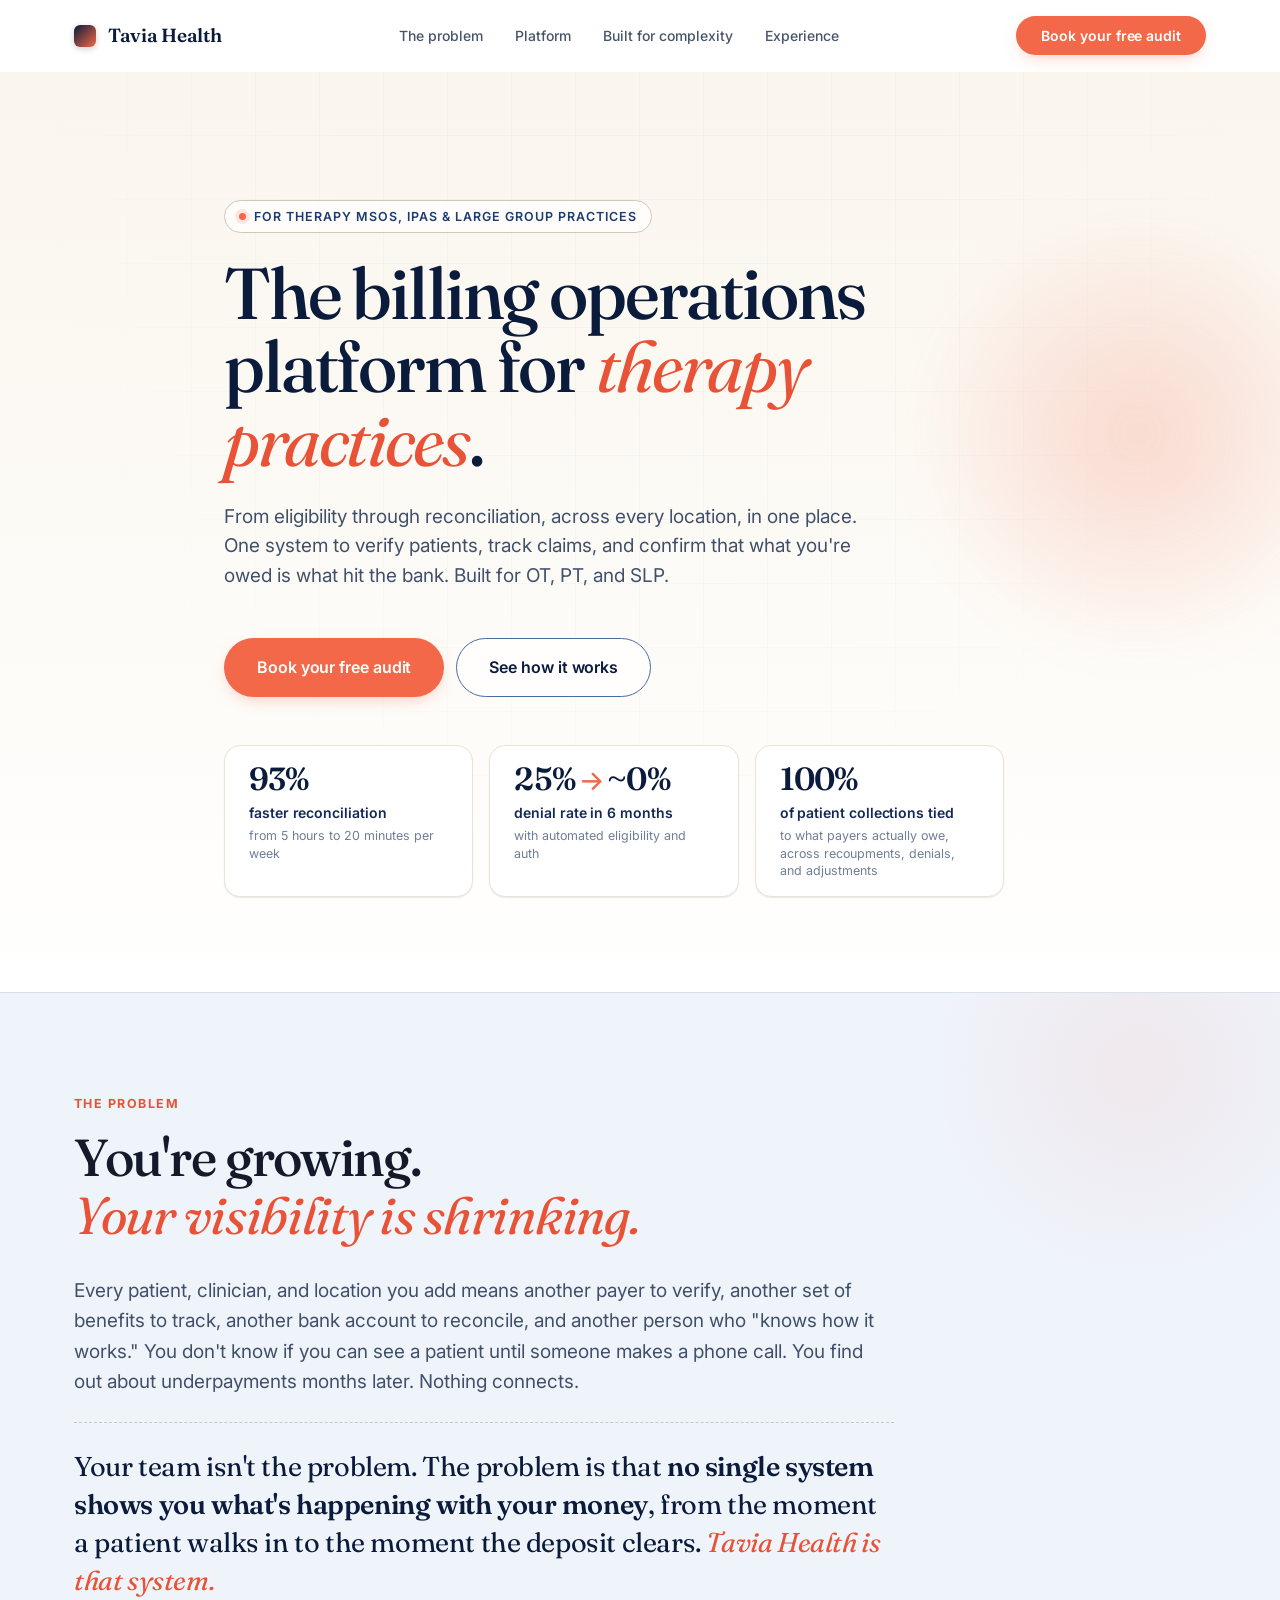
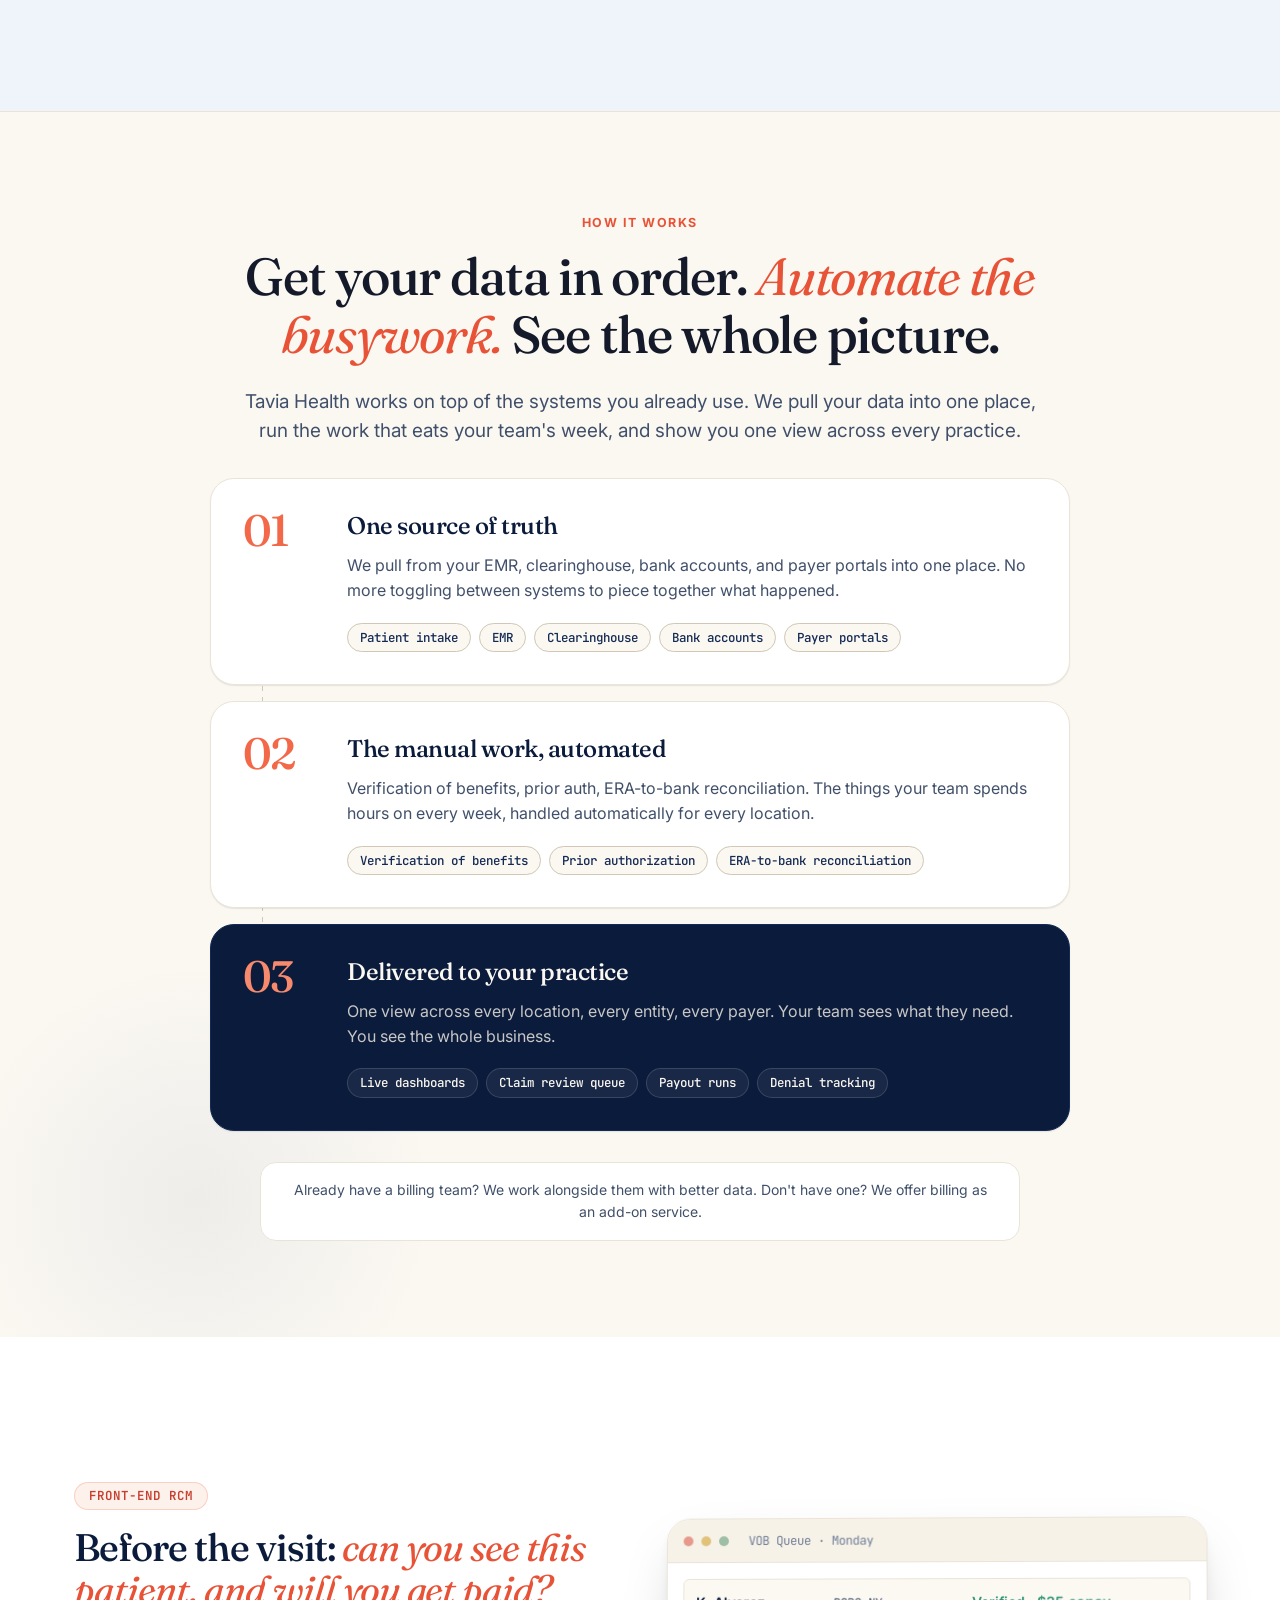
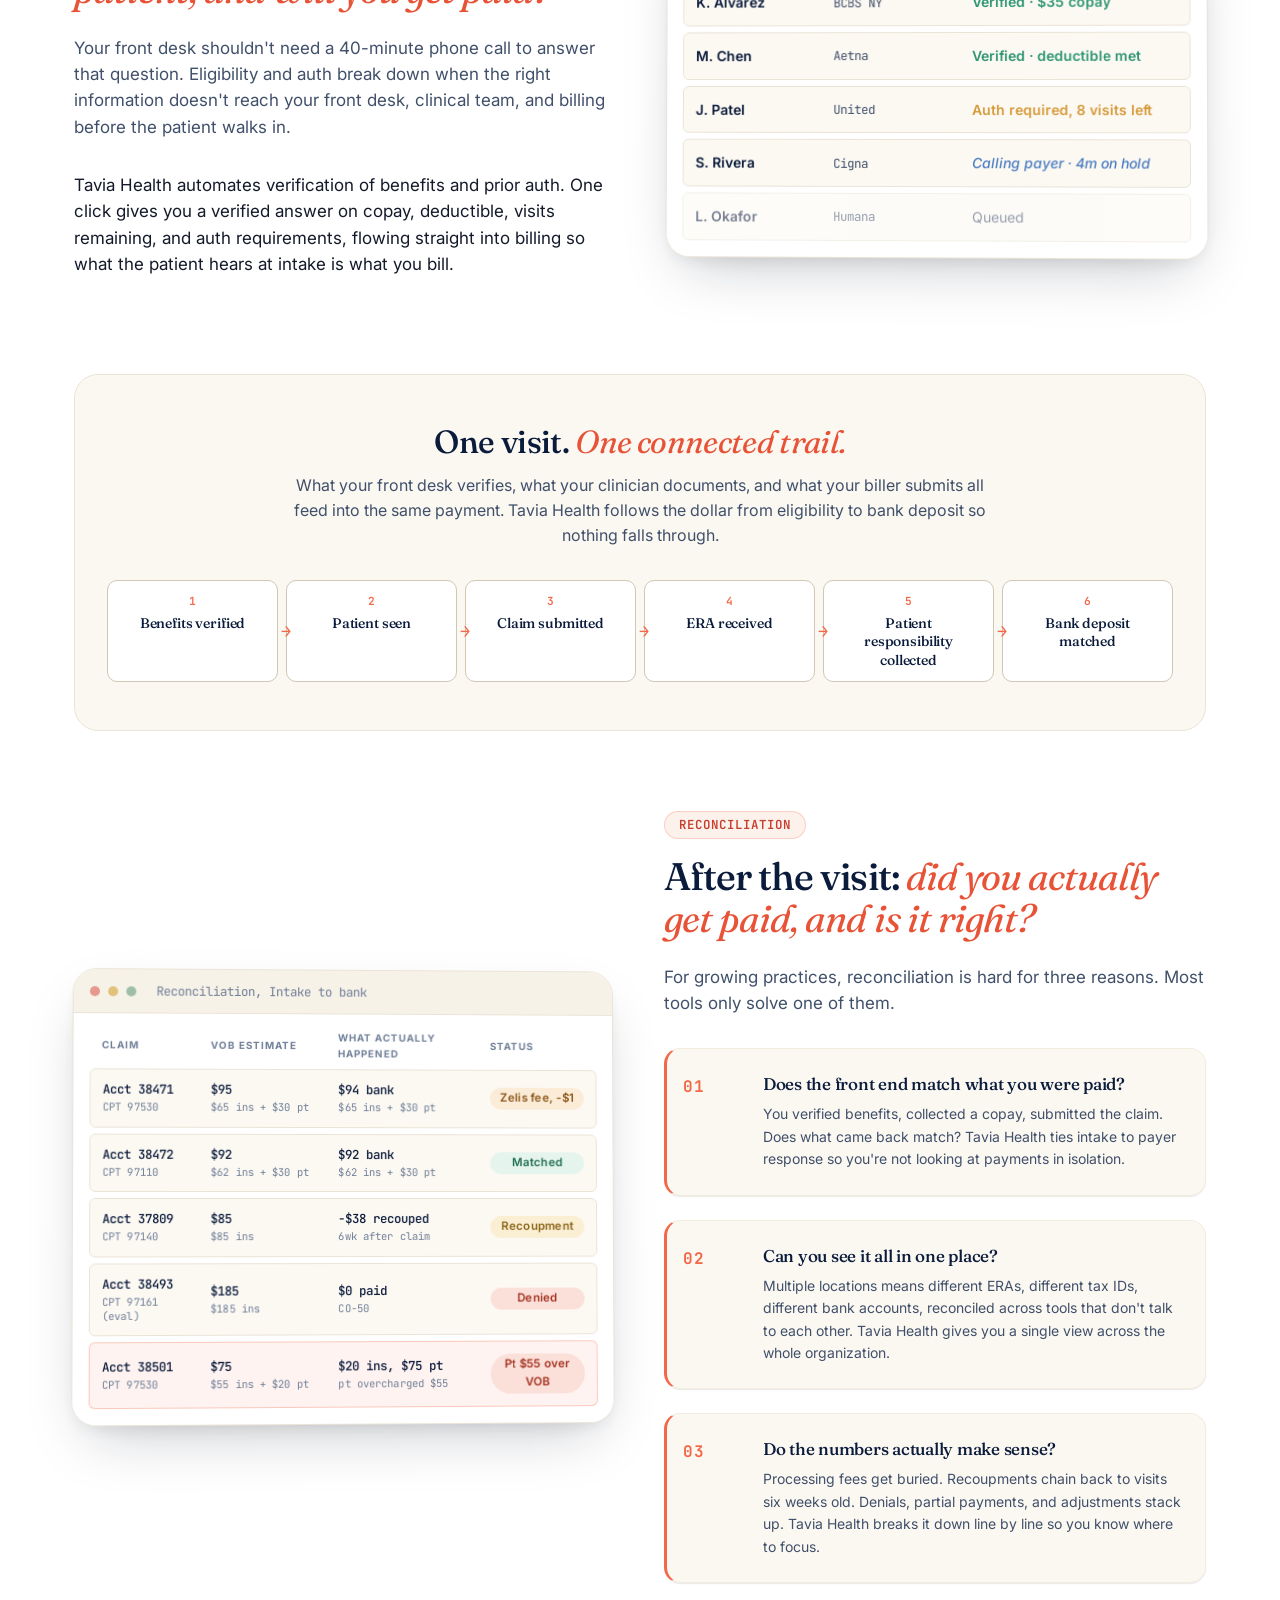
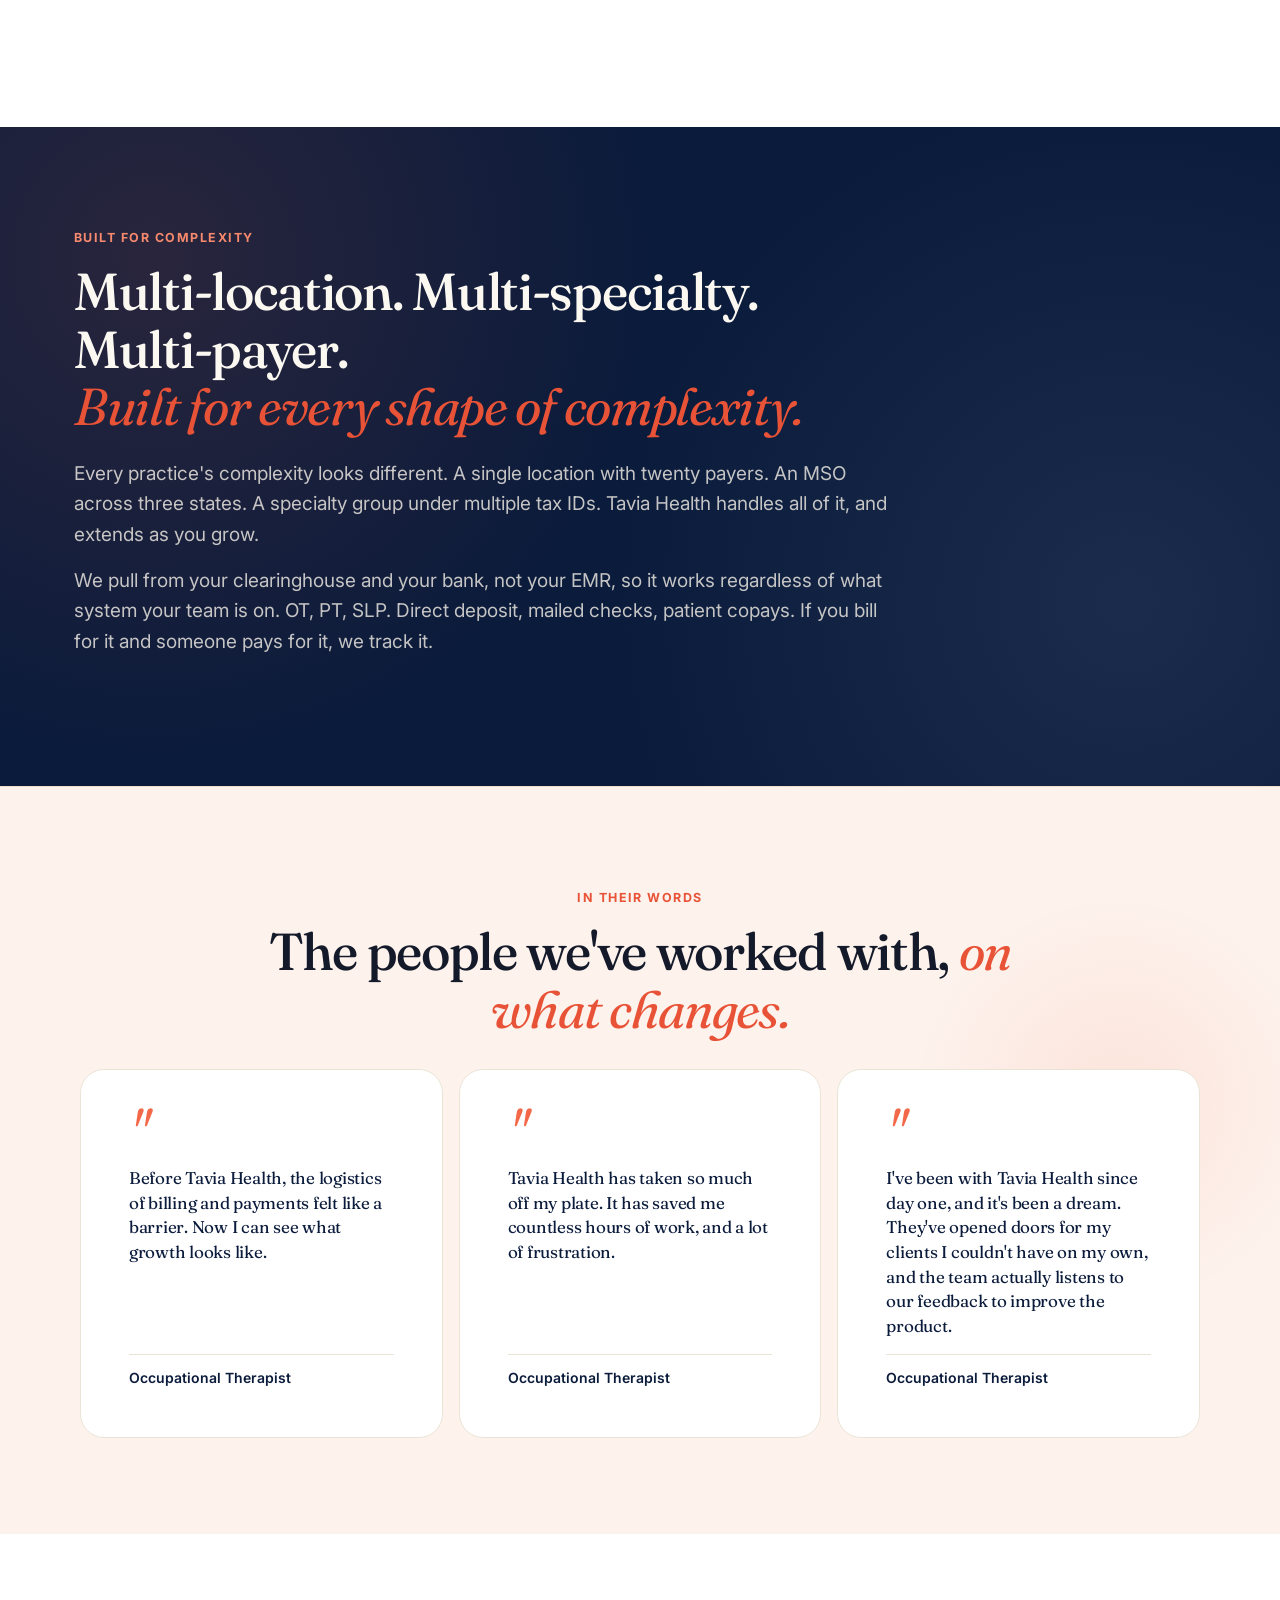
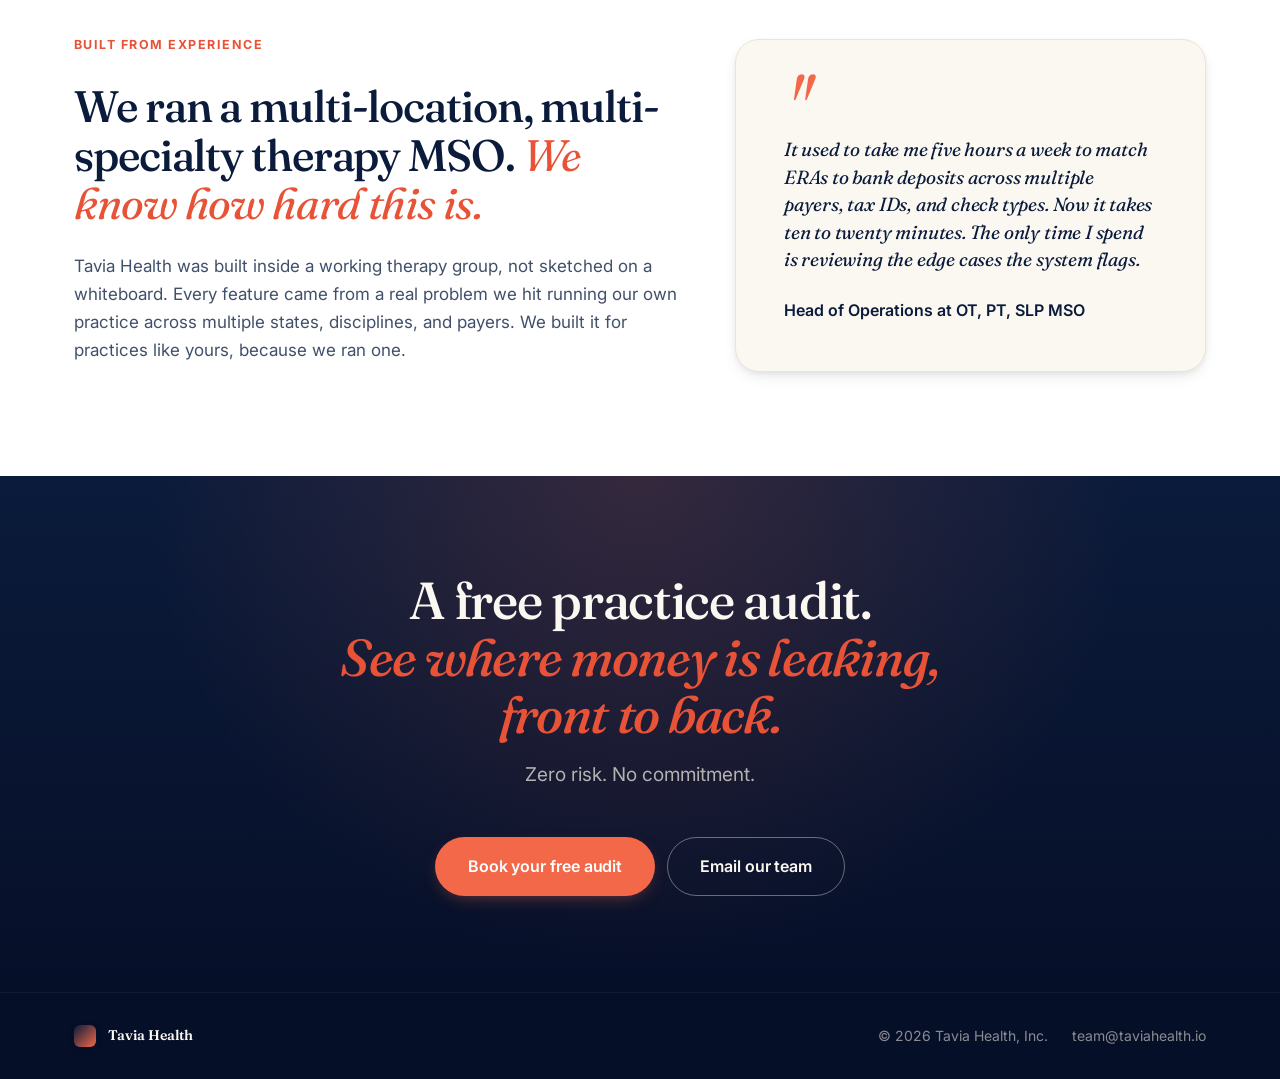
==== commit 7d56e1ad: "describe what you changed" ====
--- a/index.html
+++ b/index.html
@@ -97,7 +97,7 @@
           <span class="section-head__eyebrow">How it works</span>
           <h2 class="section-head__title">Get your data in order. <em>Automate the busywork.</em> See the whole picture.</h2>
           <p class="section-head__lede">
-            Tavia Health works on top of the systems you already use. We bring your data together, run the work that eats your team's week, and give you one clean view across every practice you manage.
+            Tavia Health works on top of the systems you already use. We pull your data into one place, run the work that eats your team's week, and show you one view across every practice.
           </p>
         </div>
 
@@ -146,7 +146,7 @@
         </div>
 
         <p class="integrates__note reveal">
-          Already have a billing team? We work alongside them. Tavia Health gives your billers better data and saves them hours of manual work. If you don't have a billing team or need extra support, we offer billing services as an add-on.
+          Already have a billing team? We work alongside them with better data. Don't have one? We offer billing as an add-on service.
         </p>
       </div>
     </section>
@@ -161,10 +161,10 @@
             <span class="problem__num">Front-end RCM</span>
             <h2 class="problem__title">Before the visit: <em>can you see this patient, and will you get paid?</em></h2>
             <p class="problem__lede">
-              Your front desk shouldn't need a 40-minute phone call to answer that question. Eligibility and auth break down when the right information doesn't get to the right people before the patient walks in. The data has to come from the patient, match how your practice is credentialed with each payer, and reach your front desk, clinical team, and billing team before the visit happens.
+              Your front desk shouldn't need a 40-minute phone call to answer that question. Eligibility and auth break down when the right information doesn't reach your front desk, clinical team, and billing before the patient walks in.
             </p>
             <p>
-              Tavia Health automates verification of benefits and prior auth so your team isn't spending 40 minutes on hold per patient. One click and you have a verified answer on copay, deductible status, visits remaining, and auth requirements, all flowing straight into billing so what the patient hears at intake is what you actually bill.
+              Tavia Health automates verification of benefits and prior auth. One click gives you a verified answer on copay, deductible, visits remaining, and auth requirements, flowing straight into billing so what the patient hears at intake is what you bill.
             </p>
           </div>
           <div class="problem__mock">
@@ -313,7 +313,6 @@
                   <div class="recon-row__note tag tag--deny">Pt $55 over VOB</div>
                 </div>
               </div>
-              <div class="mock__footnote">Mock, illustrative, not live data.</div>
             </div>
           </div>
           <div class="problem__copy">
@@ -333,7 +332,7 @@
               </li>
               <li>
                 <h4>Do the numbers actually make sense?</h4>
-                <p>Processing fees get buried. Recoupments chain back to visits six weeks old. Denials, partial payments, and adjustments stack up in ways that are hard to untangle. Tavia Health breaks it down line by line so you know where to focus your team.</p>
+                <p>Processing fees get buried. Recoupments chain back to visits six weeks old. Denials, partial payments, and adjustments stack up. Tavia Health breaks it down line by line so you know where to focus.</p>
               </li>
             </ol>
           </div>
@@ -409,7 +408,7 @@
           <span class="section-head__eyebrow">Built from experience</span>
           <h2 class="founder__title">We ran a multi-location, multi-specialty therapy MSO. <em>We know how hard this is.</em></h2>
           <p>
-            Tavia Health was built inside a working therapy group, not sketched on a whiteboard. Every feature comes out of a real friction we lived running our own practice across multiple states, disciplines, payers, and bank accounts. We built this for practices like yours, because we ran one ourselves.
+            Tavia Health was built inside a working therapy group, not sketched on a whiteboard. Every feature came from a real problem we hit running our own practice across multiple states, disciplines, and payers. We built it for practices like yours, because we ran one.
           </p>
         </div>
         <aside class="founder__card reveal">
@@ -418,7 +417,7 @@
             It used to take me five hours a week to match ERAs to bank deposits across multiple payers, tax IDs, and check types. Now it takes ten to twenty minutes. The only time I spend is reviewing the edge cases the system flags.
           </p>
           <div class="founder__who">
-            <div class="founder__name">OT, PT, SLP MSO</div>
+            <div class="founder__name">Head of Operations at OT, PT, SLP MSO</div>
           </div>
         </aside>
       </div>
--- a/styles.css
+++ b/styles.css
@@ -893,15 +893,14 @@
 /* Recon mock */
 .recon-row {
   display: grid;
-  grid-template-columns: 1.4fr 0.8fr 1.3fr 0.8fr 1.3fr;
-  gap: var(--sp-2);
-  padding: var(--sp-3) var(--sp-3);
+  grid-template-columns: 0.95fr 1.15fr 1.4fr 0.95fr;
+  gap: var(--sp-3);
+  padding: var(--sp-3);
   border-radius: var(--r-sm);
   background: #FCF9F3;
   border: 1px solid var(--line);
-  font-size: 0.8rem;
+  font-family: var(--font-mono);
   align-items: center;
-  font-family: var(--font-mono);
 }
 .recon-row--head {
   background: transparent;
@@ -918,41 +917,24 @@
   background: rgba(242, 104, 72, 0.08);
   border-color: rgba(242, 104, 72, 0.3);
 }
-.recon-row__claim {
-  color: var(--navy-900);
+.recon-row__cell {
+  display: flex;
+  flex-direction: column;
+  gap: 2px;
+  min-width: 0;
+}
+.recon-row__main {
+  font-size: 0.78rem;
   font-weight: 500;
-  min-width: 0;
-  overflow: hidden;
-  text-overflow: ellipsis;
-  white-space: nowrap;
-}
-.recon-row__amt { color: var(--ink-soft); }
-.recon-row__pt {
-  color: var(--ink-soft);
-  display: inline-flex;
-  align-items: center;
-  gap: 6px;
-  flex-wrap: wrap;
-}
-.recon-row__bank { color: var(--ink-soft); }
-.vob {
-  display: inline-flex;
-  align-items: center;
-  padding: 1px 6px;
-  border-radius: var(--r-pill);
-  font-size: 0.62rem;
-  font-weight: 700;
-  letter-spacing: 0.03em;
-  font-family: var(--font-sans);
-  line-height: 1.5;
-}
-.vob--ok {
-  background: rgba(46, 149, 115, 0.12);
-  color: var(--ok-500);
-}
-.vob--fail {
-  background: rgba(216, 74, 59, 0.12);
-  color: var(--deny-500);
+  color: var(--navy-900);
+  line-height: 1.3;
+}
+.recon-row__sub {
+  font-size: 0.66rem;
+  color: var(--ink-muted);
+  line-height: 1.35;
+  font-weight: 400;
+  letter-spacing: 0.01em;
 }
 .tag {
   display: inline-block;
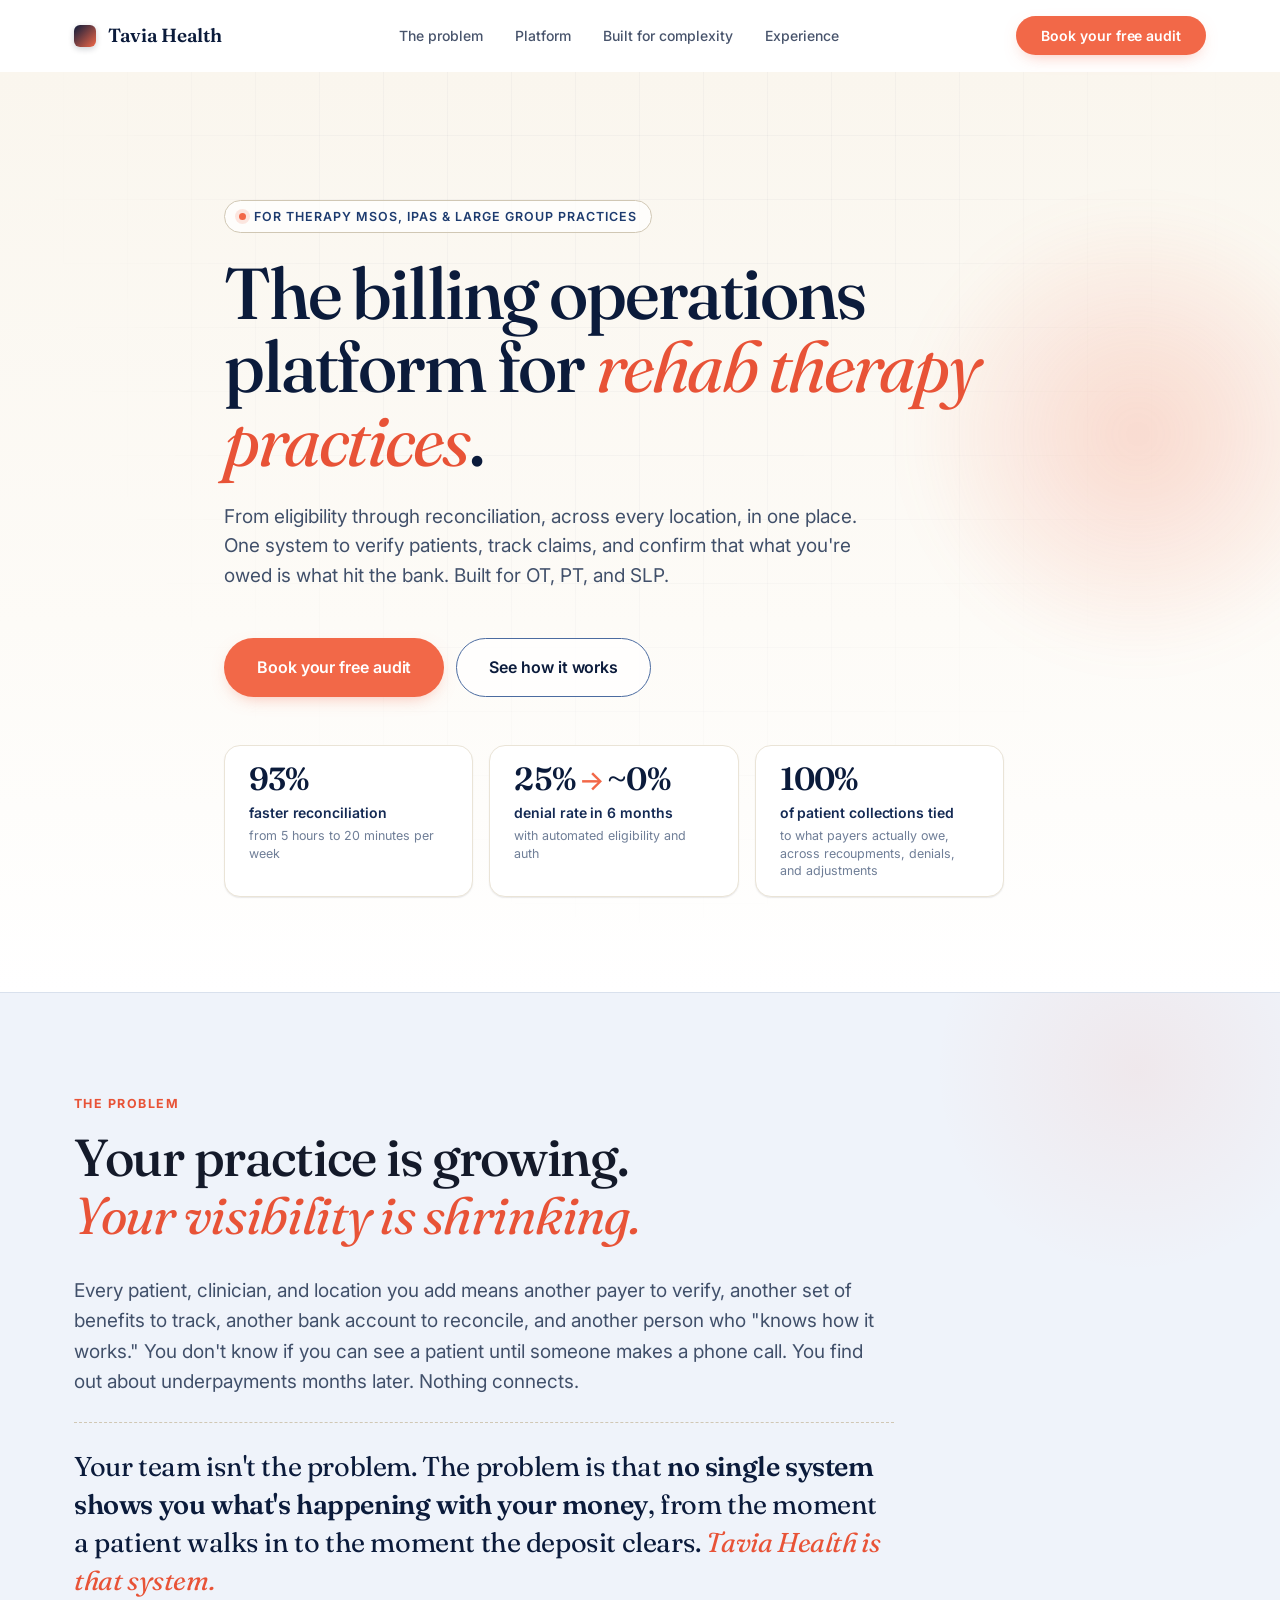
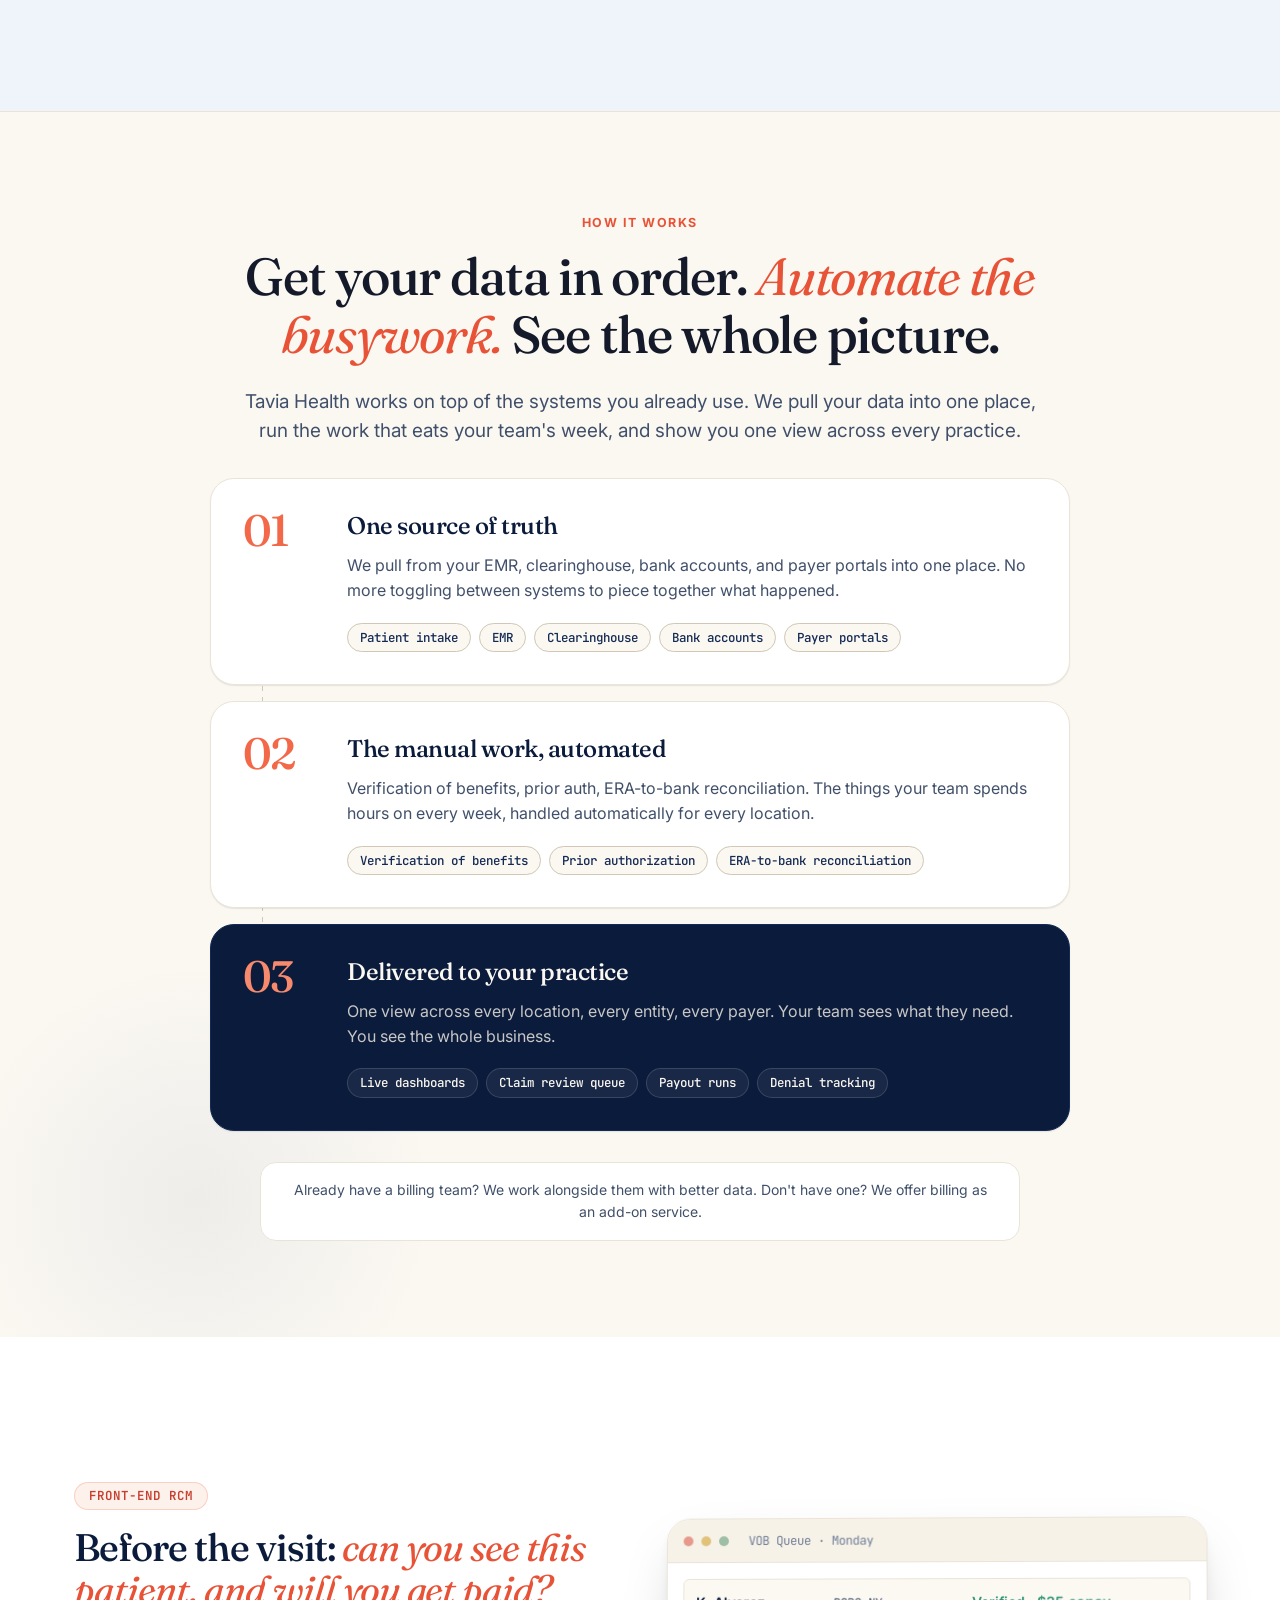
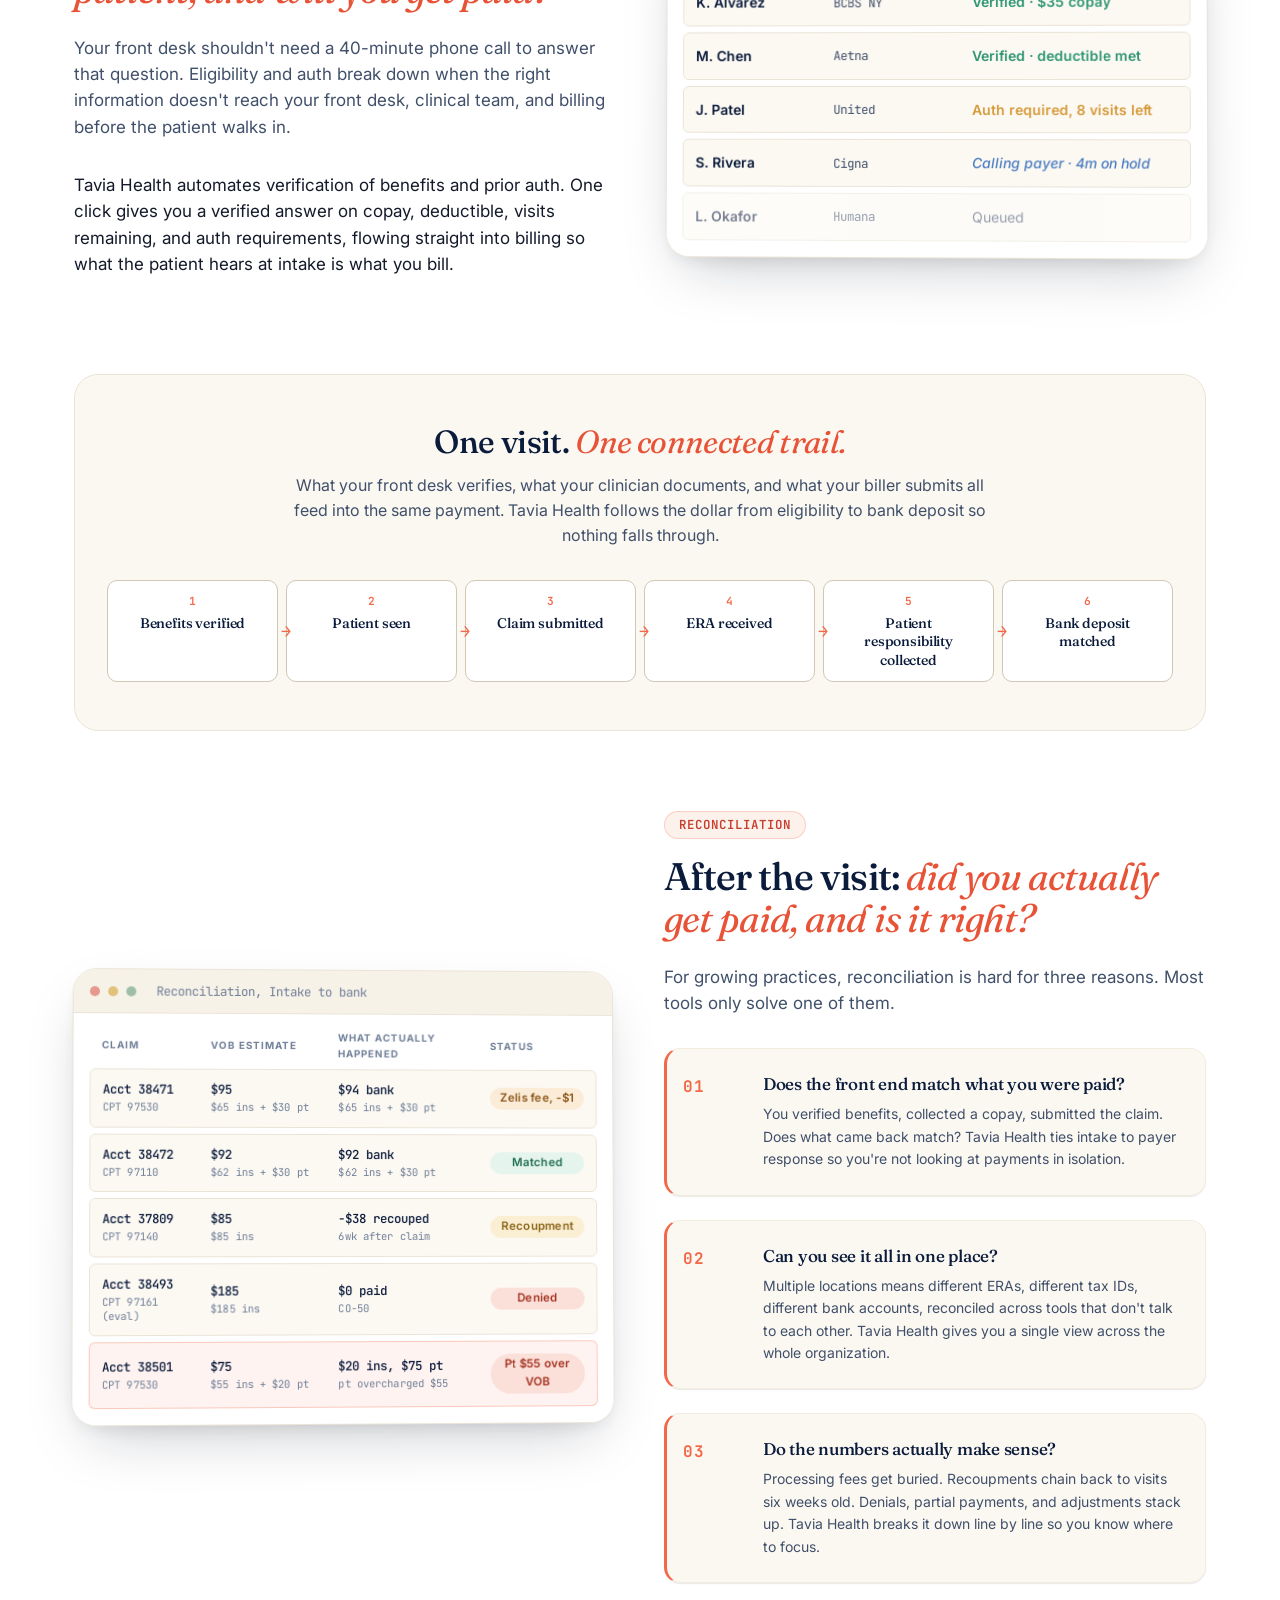
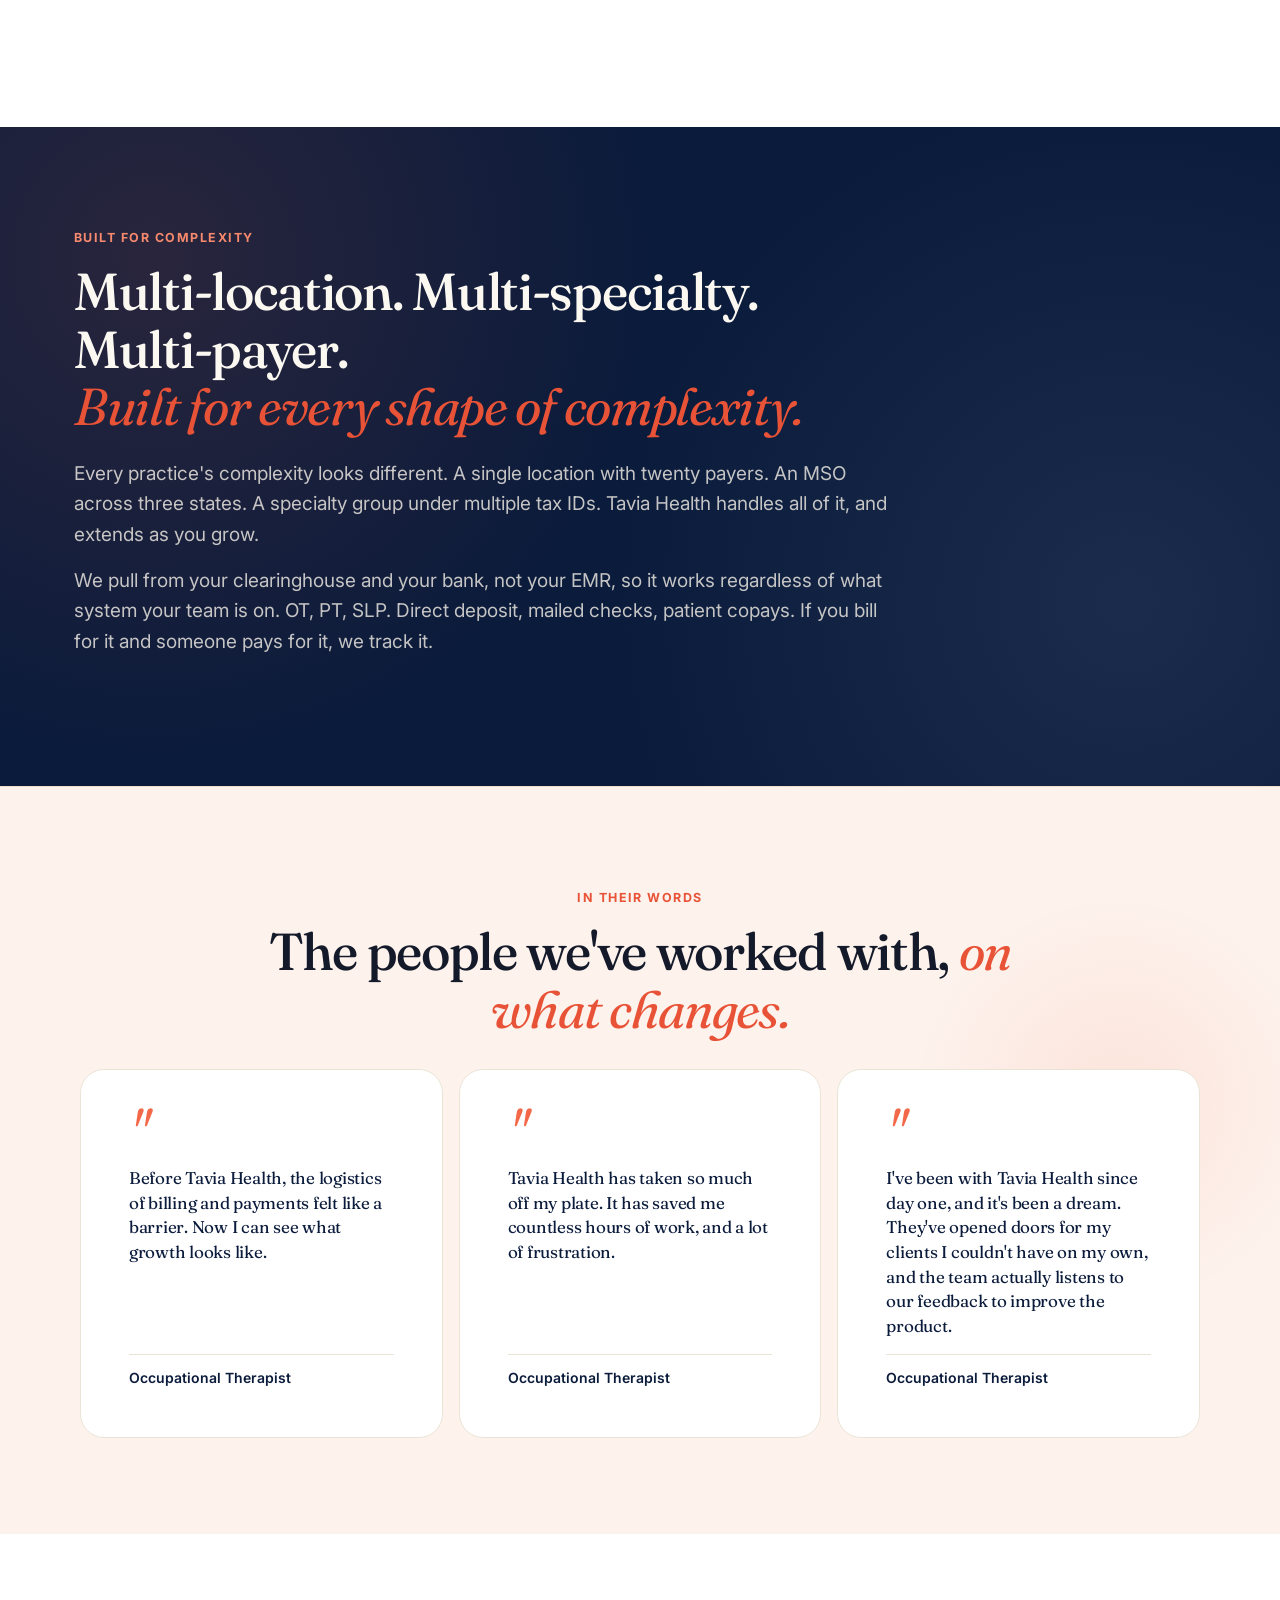
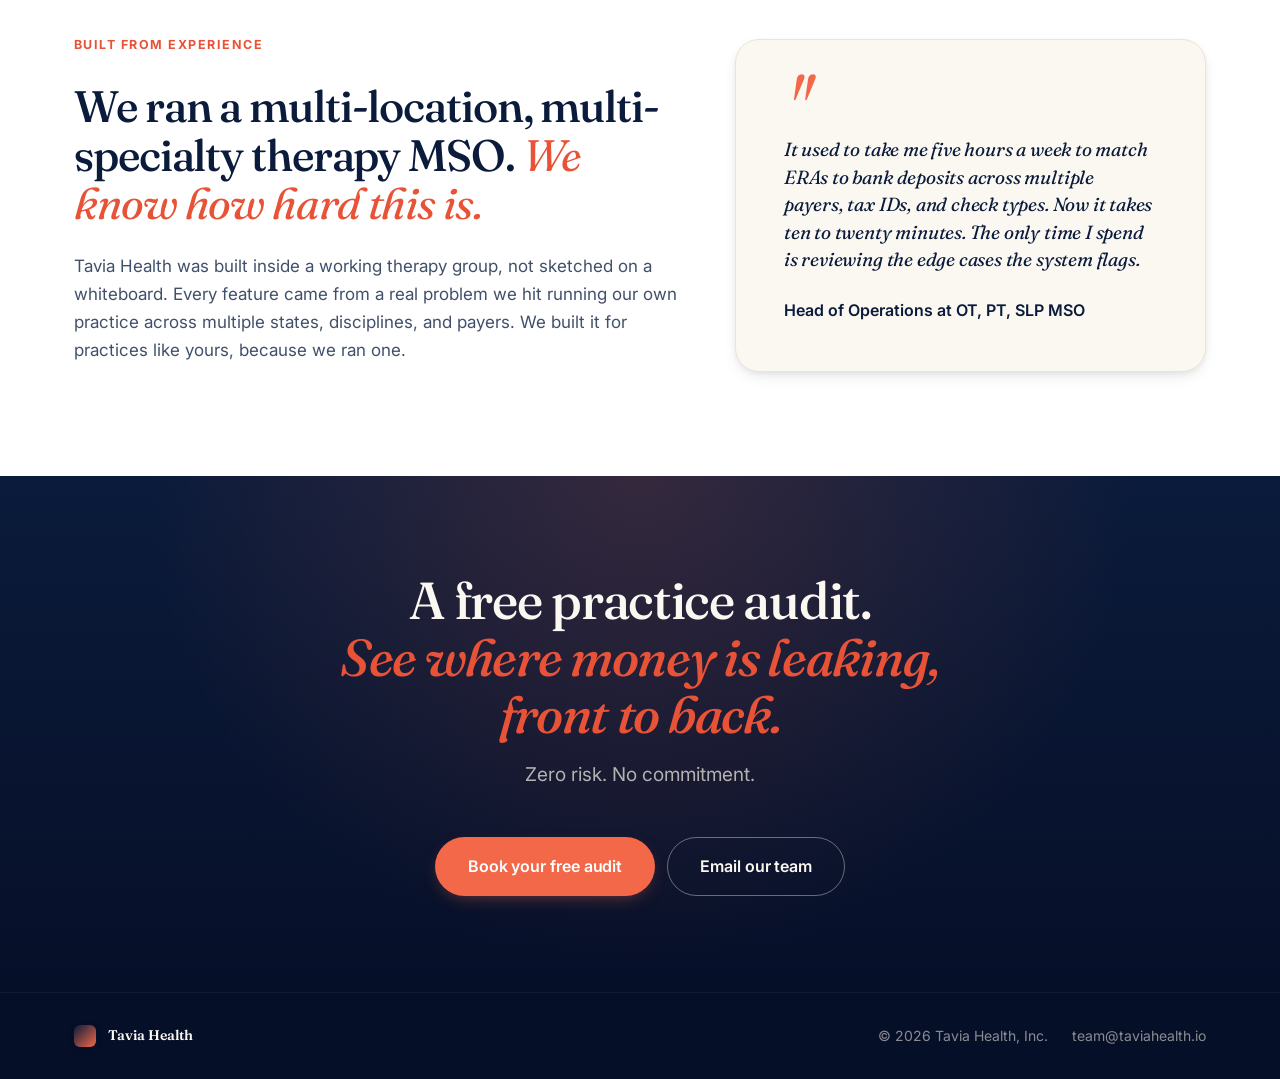
==== commit 97ea8239: "updated meta description" ====
--- a/index.html
+++ b/index.html
@@ -3,8 +3,8 @@
 <head>
   <meta charset="UTF-8" />
   <meta name="viewport" content="width=device-width, initial-scale=1.0" />
-  <title>Tavia Health: The billing operations platform for therapy practices</title>
-  <meta name="description" content="Tavia Health is the billing operations platform for multi-location therapy practices. From eligibility through reconciliation, across every location, in one place." />
+  <title>Tavia Health: The billing operations platform for rehab therapy practices</title>
+  <meta name="description" content="Tavia Health is the billing operations platform for rehab therapy practices. From eligibility through reconciliation, one system to verify patients, track claims, and confirm what you're owed is what hit the bank." />
   <link rel="preconnect" href="https://fonts.googleapis.com" />
   <link rel="preconnect" href="https://fonts.gstatic.com" crossorigin />
   <link href="https://fonts.googleapis.com/css2?family=Fraunces:opsz,wght@9..144,400;9..144,500;9..144,600;9..144,700&family=Inter:wght@400;500;600;700&family=JetBrains+Mono:wght@400;500&display=swap" rel="stylesheet" />
@@ -39,7 +39,7 @@
           For therapy MSOs, IPAs &amp; large group practices
         </div>
         <h1 class="hero__title reveal">
-          The billing operations platform for <em>therapy practices</em>.
+          The billing operations platform for <em>rehab therapy practices</em>.
         </h1>
         <p class="hero__sub reveal">
           From eligibility through reconciliation, across every location, in one place. One system to verify patients, track claims, and confirm that what you're owed is what hit the bank. Built for OT, PT, and SLP.
@@ -77,7 +77,7 @@
       <div class="container">
         <div class="section-head reveal">
           <span class="section-head__eyebrow">The problem</span>
-          <h2 class="section-head__title">You're growing.<br /><em>Your visibility is shrinking.</em></h2>
+          <h2 class="section-head__title">Your practice is growing.<br /><em>Your visibility is shrinking.</em></h2>
         </div>
         <div class="problem-intro__body reveal">
           <p>
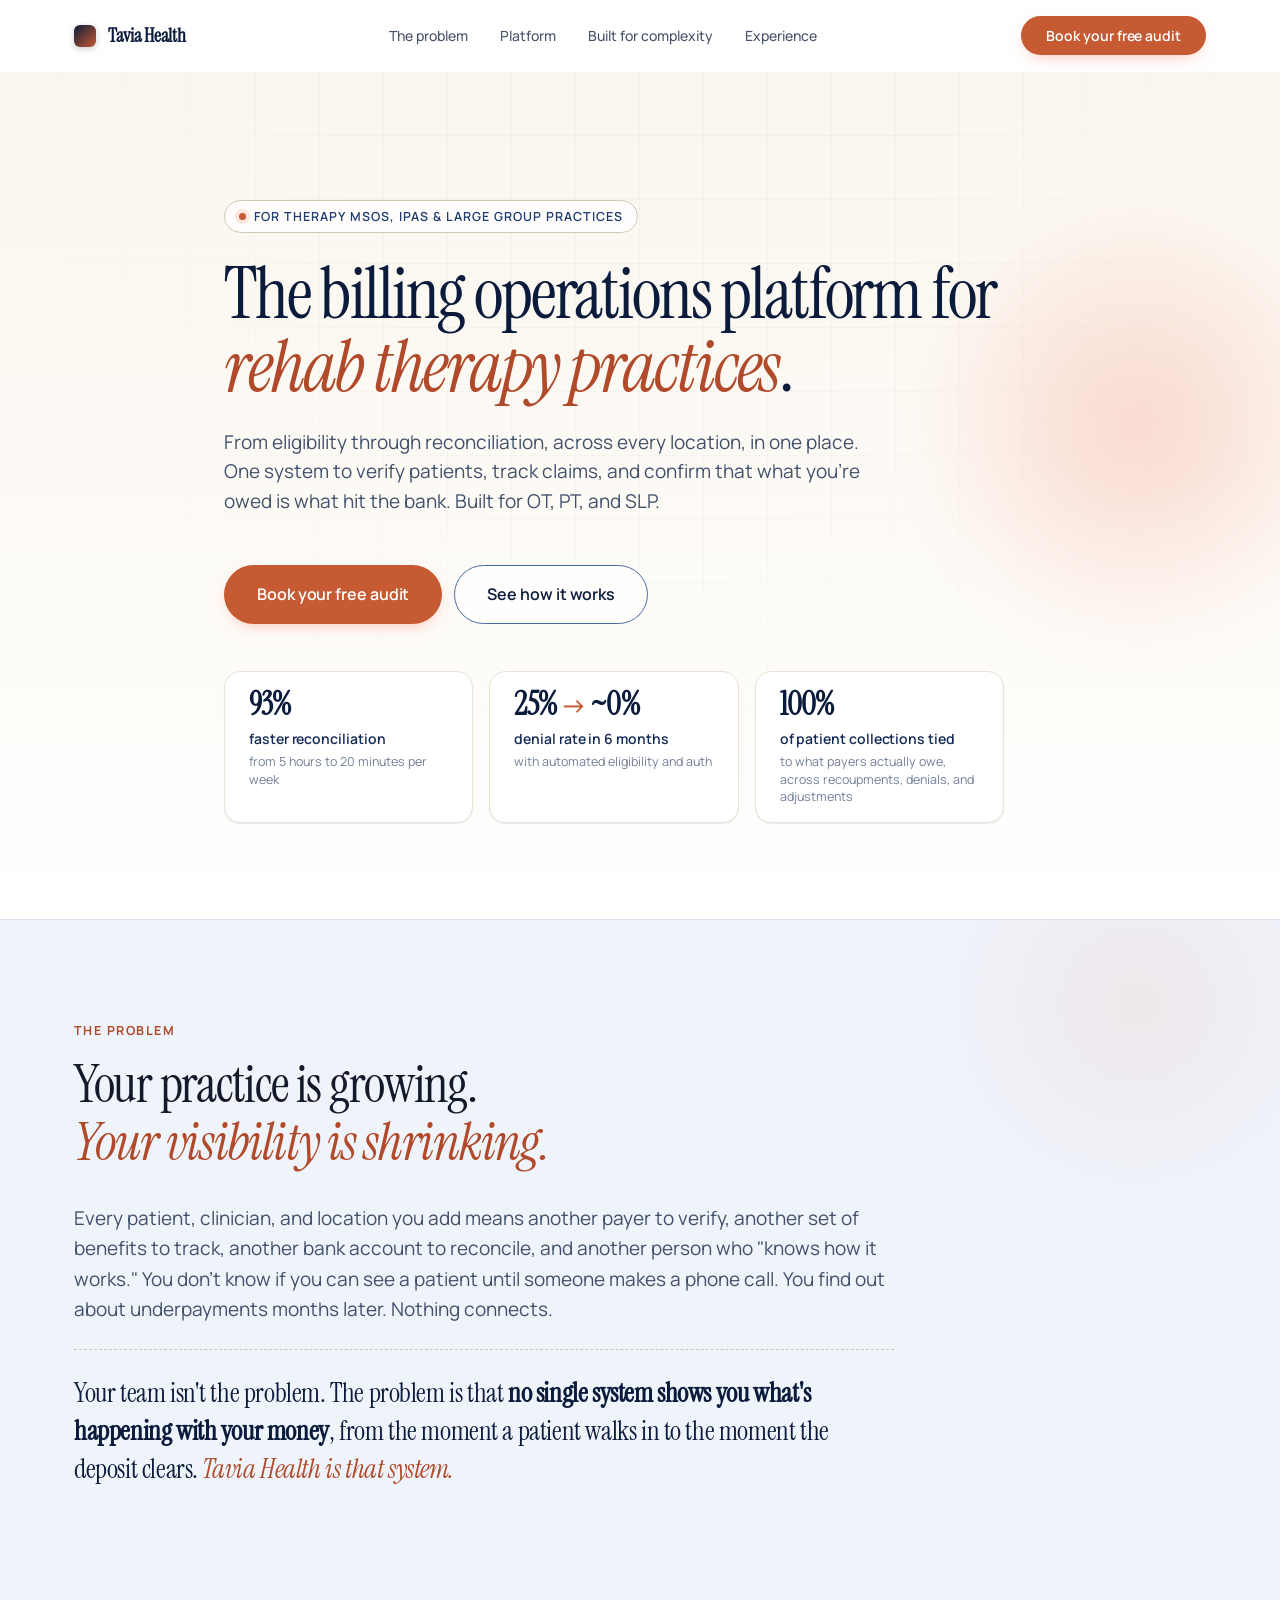
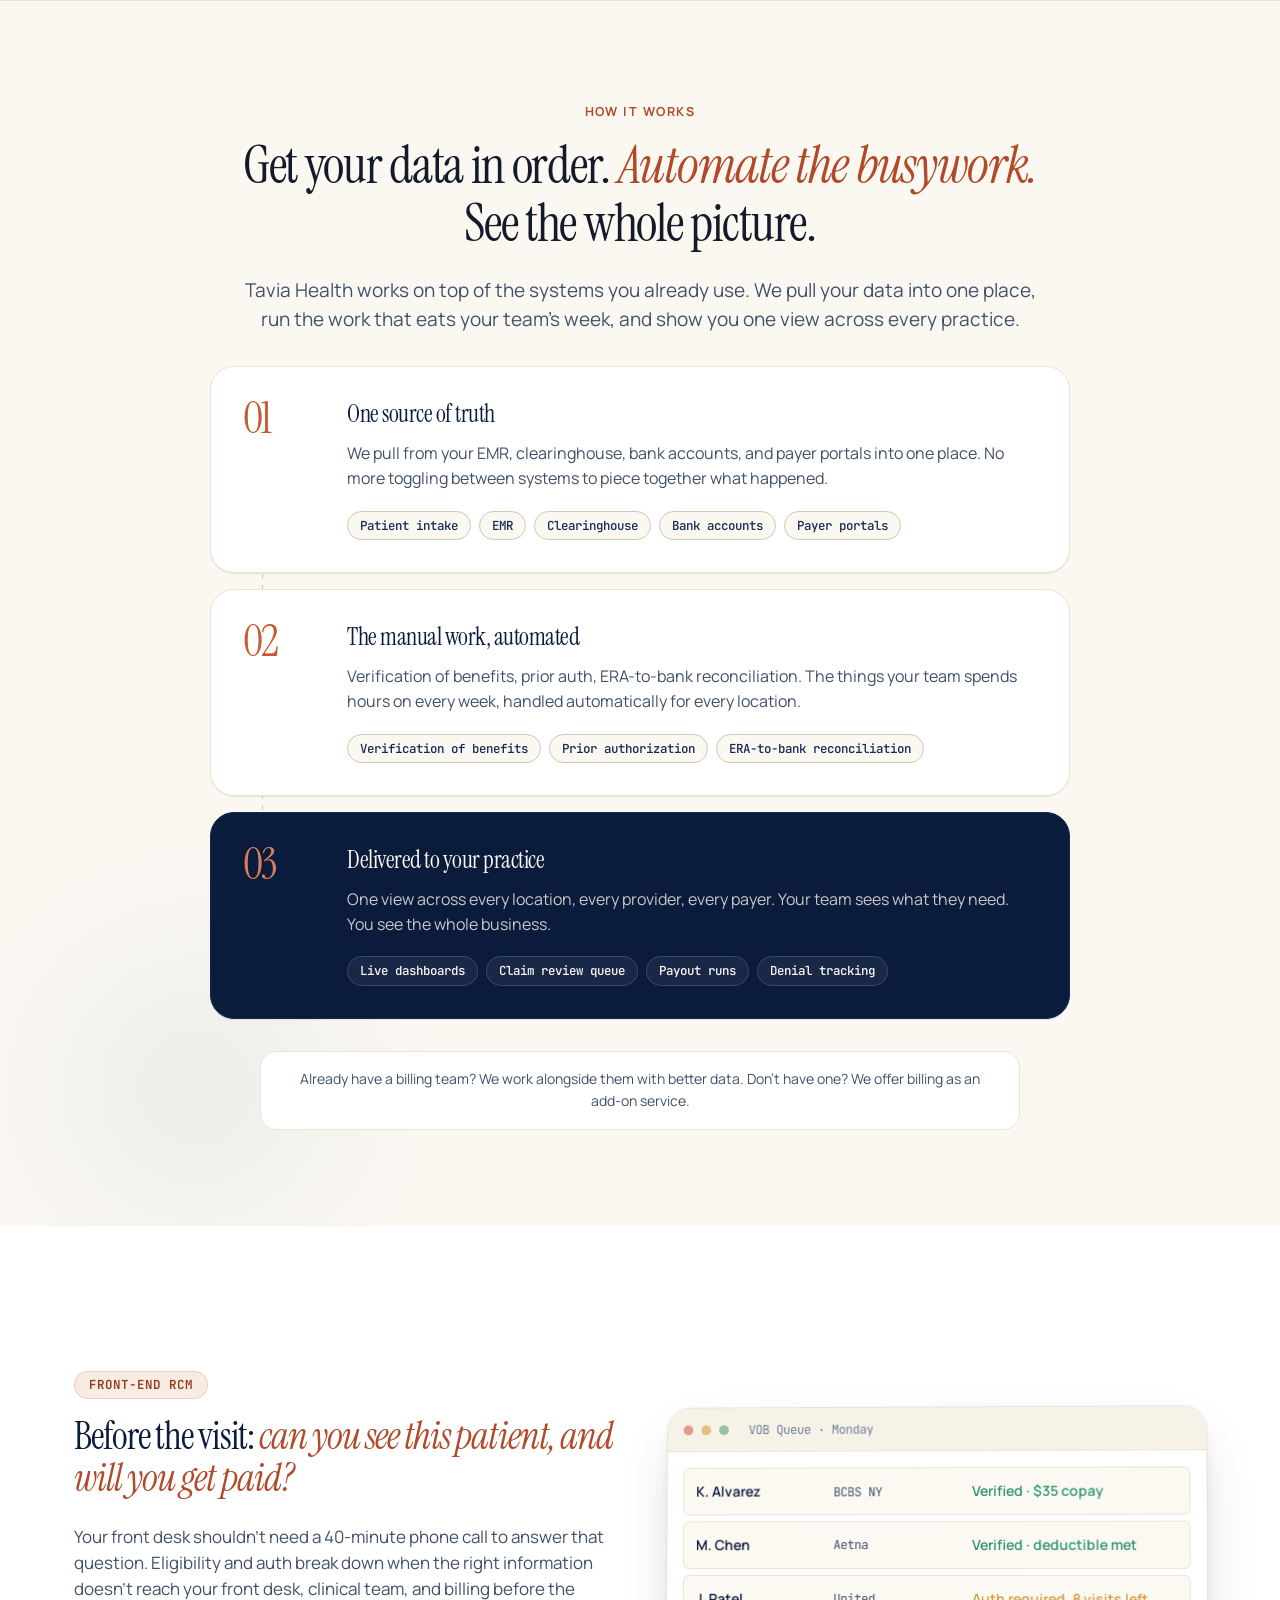
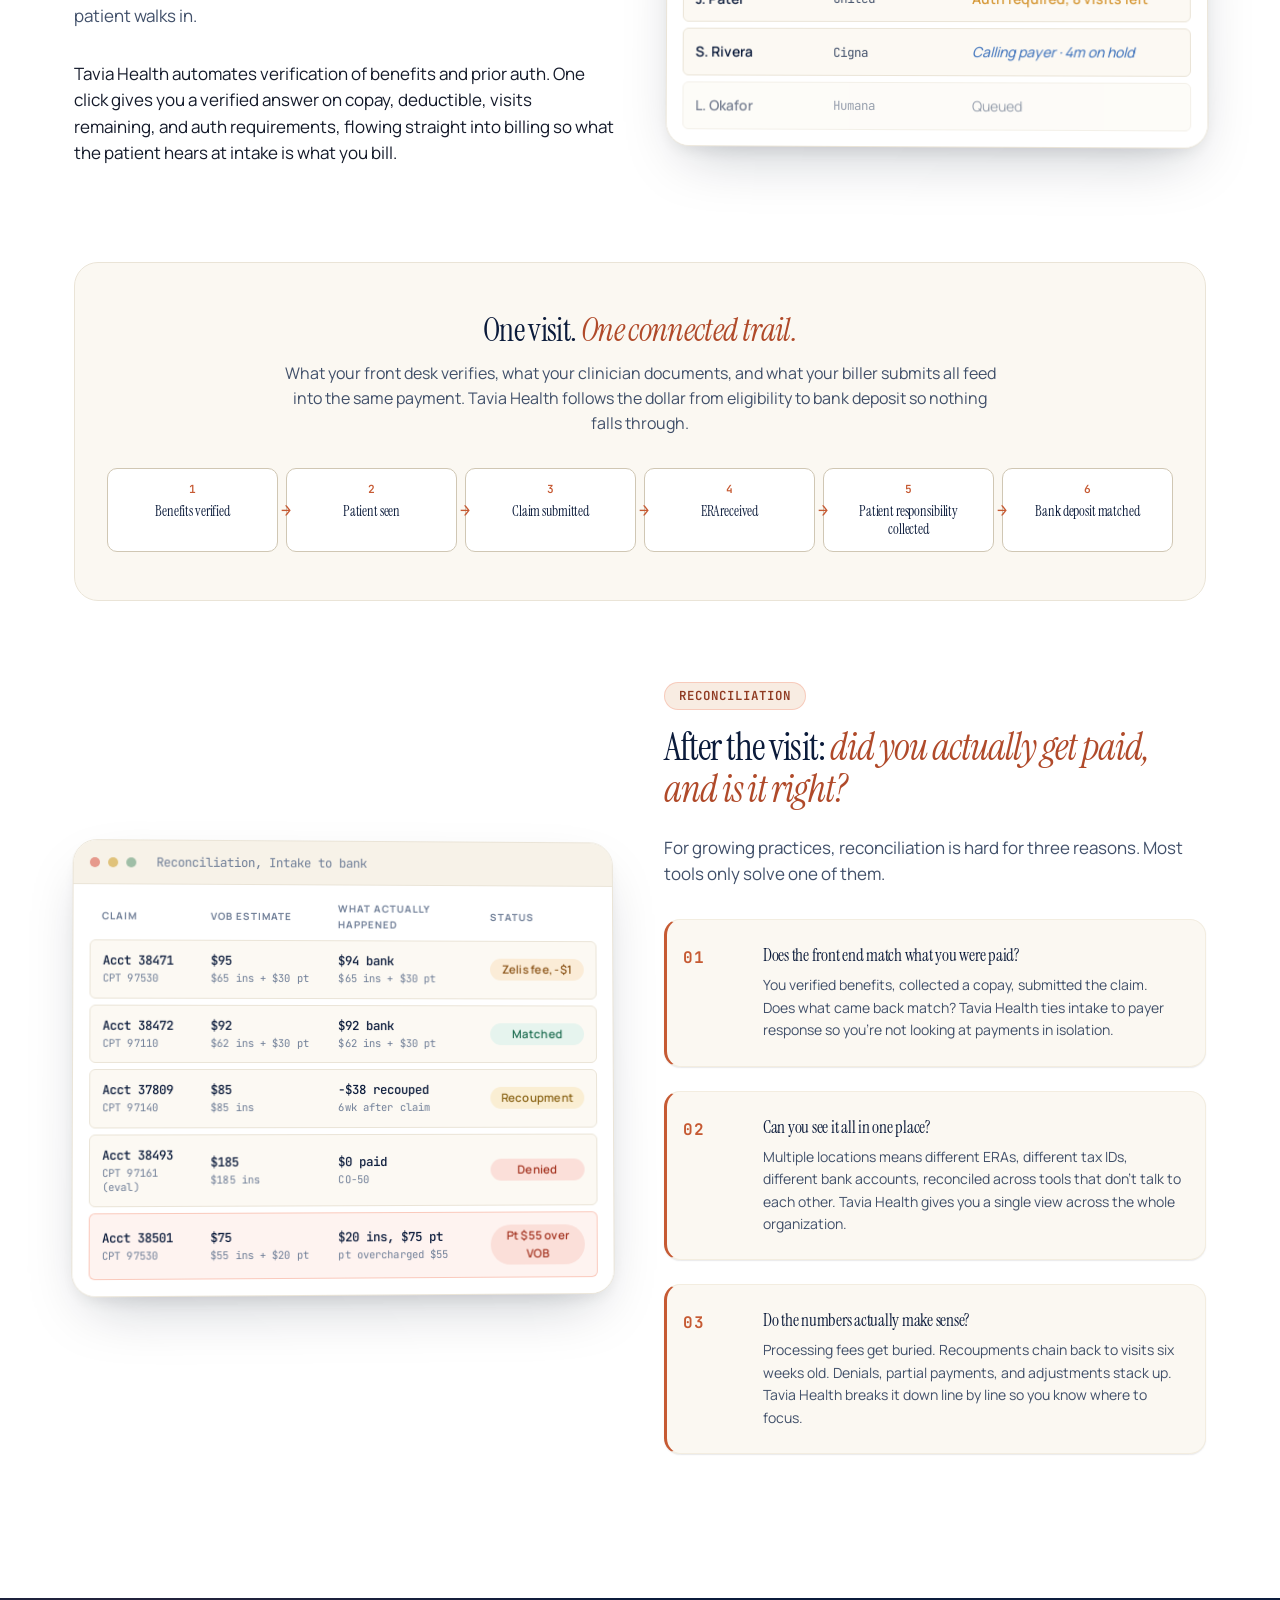
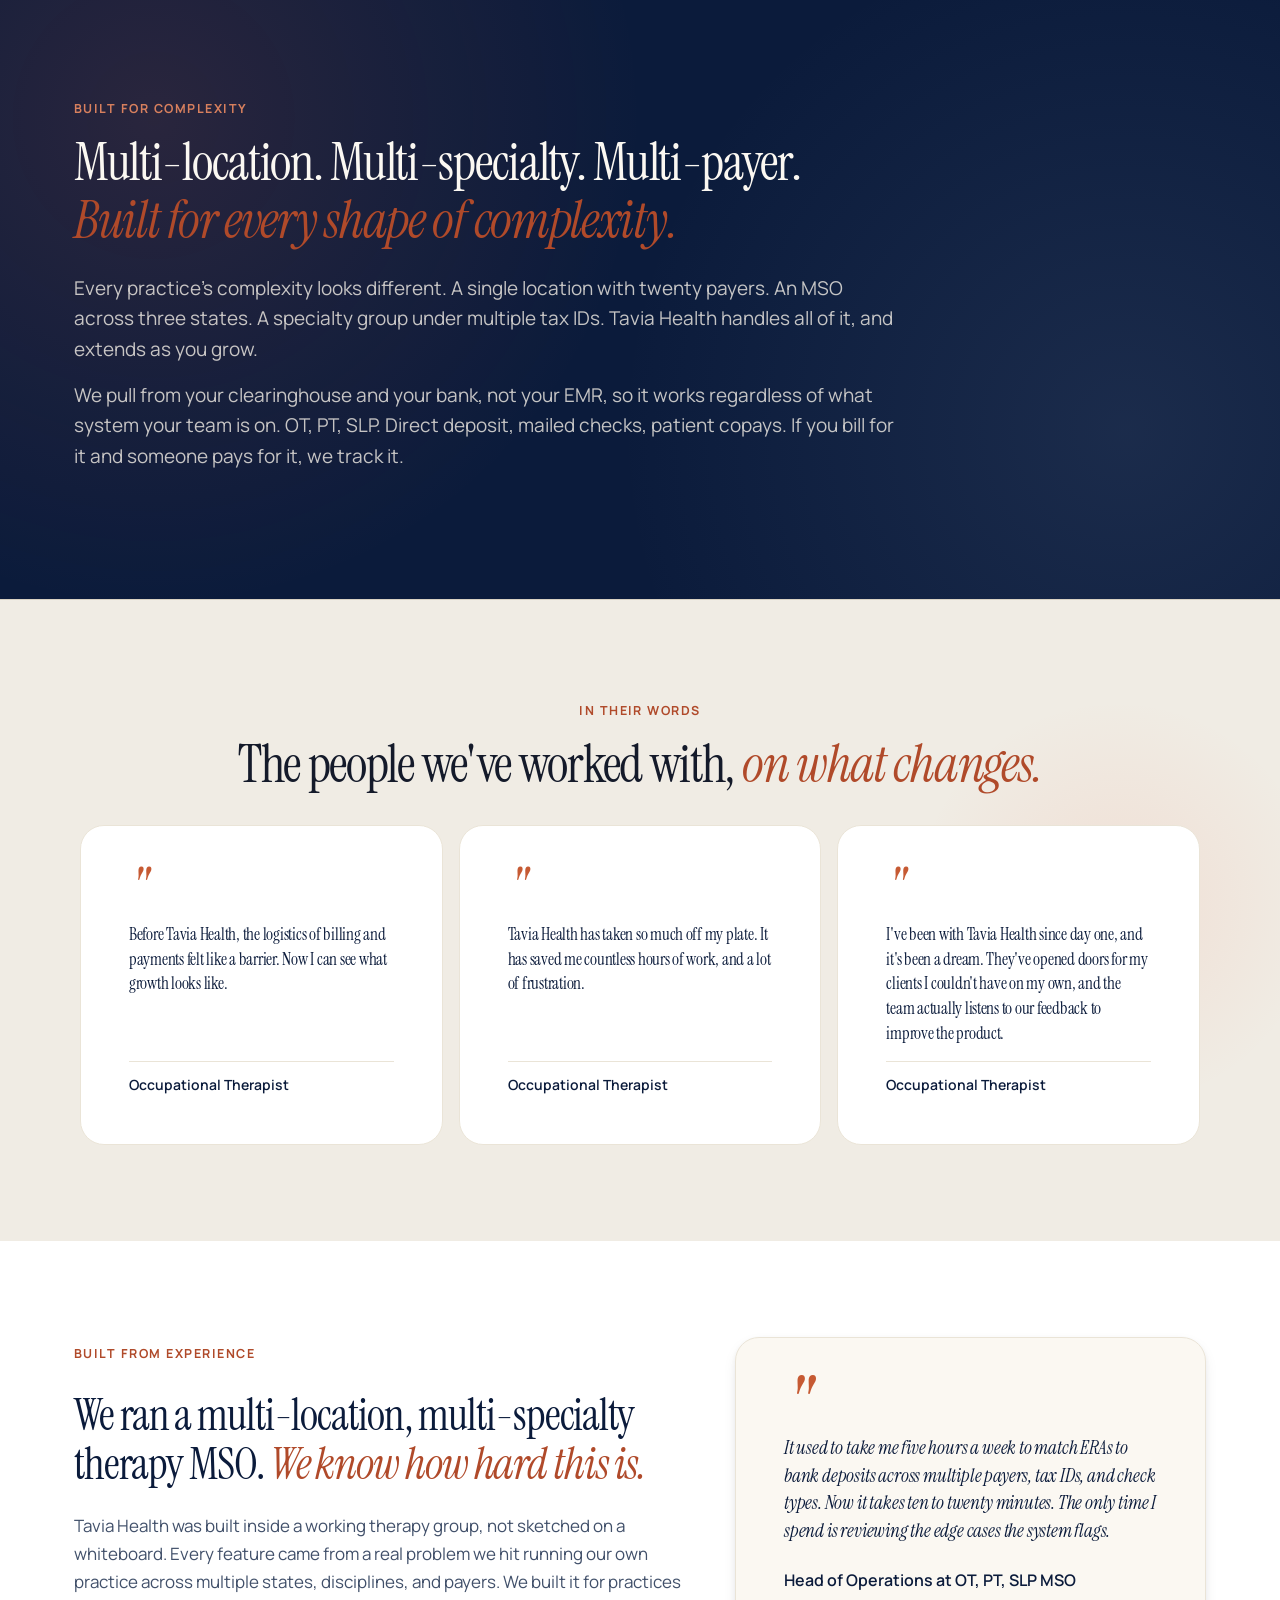
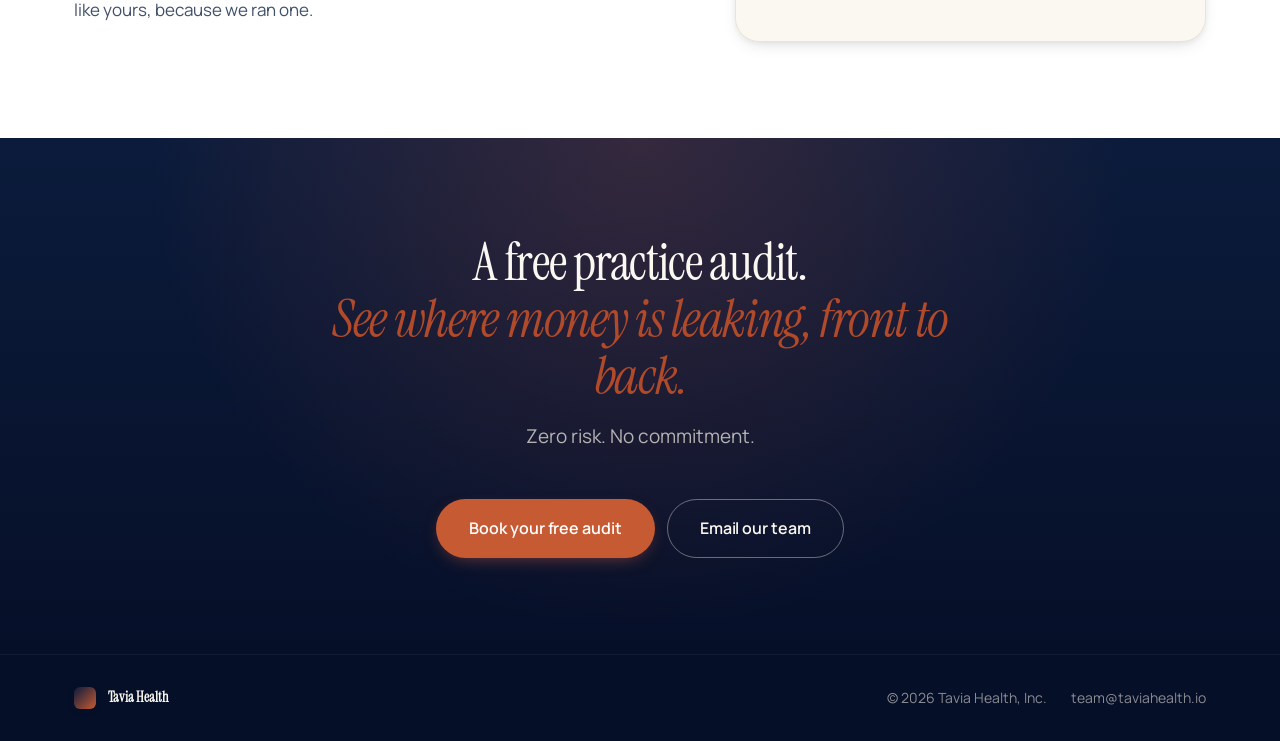
==== commit 226edbaa: "updated site" ====
--- a/index.html
+++ b/index.html
@@ -7,7 +7,7 @@
   <meta name="description" content="Tavia Health is the billing operations platform for rehab therapy practices. From eligibility through reconciliation, one system to verify patients, track claims, and confirm what you're owed is what hit the bank." />
   <link rel="preconnect" href="https://fonts.googleapis.com" />
   <link rel="preconnect" href="https://fonts.gstatic.com" crossorigin />
-  <link href="https://fonts.googleapis.com/css2?family=Fraunces:opsz,wght@9..144,400;9..144,500;9..144,600;9..144,700&family=Inter:wght@400;500;600;700&family=JetBrains+Mono:wght@400;500&display=swap" rel="stylesheet" />
+  <link href="https://fonts.googleapis.com/css2?family=Instrument+Serif:ital@0;1&family=Manrope:wght@400;500;600;700;800&family=JetBrains+Mono:wght@400;500&display=swap" rel="stylesheet" />
   <link rel="stylesheet" href="styles.css" />
 </head>
 <body>
@@ -134,7 +134,7 @@
             <div class="stack__num">03</div>
             <div class="stack__body">
               <h3 class="stack__title">Delivered to your practice</h3>
-              <p class="stack__desc">One view across every location, every entity, every payer. Your team sees what they need. You see the whole business.</p>
+              <p class="stack__desc">One view across every location, every provider, every payer. Your team sees what they need. You see the whole business.</p>
               <div class="stack__items">
                 <span>Live dashboards</span>
                 <span>Claim review queue</span>
--- a/styles.css
+++ b/styles.css
@@ -14,13 +14,13 @@
   --navy-300: #8FA3C2;
   --navy-100: #D5DDEC;
 
-  /* Warm accent (coral) */
-  --coral-700: #C63E2D;
-  --coral-600: #E85337;
-  --coral-500: #F26848;   /* primary accent */
-  --coral-400: #F7896D;
-  --coral-100: #FBDDD2;
-  --coral-50:  #FDF1EC;
+  /* Warm accent (terracotta) */
+  --coral-700: #8F3A22;
+  --coral-600: #B04A2A;
+  --coral-500: #C65A33;   /* primary accent */
+  --coral-400: #D8805E;
+  --coral-100: #EED4C5;
+  --coral-50:  #F8ECE2;
 
   /* Secondary warm (soft gold, subtle use) */
   --gold-500: #E6B24E;
@@ -38,10 +38,10 @@
   /* Tinted surfaces (brand-colored but very pale) */
   --pale-blue:    #EFF3FA;
   --pale-blue-2:  #E6ECF6;
-  --pale-peach:   #FDF2EC;
-  --pale-peach-2: #FAE7DC;
+  --pale-peach:   #F0ECE4;   /* warm neutral gray, was peach */
+  --pale-peach-2: #E4DED3;
   --line-blue:    #D9E1ED;
-  --line-peach:   #F3DDCD;
+  --line-peach:   #D9D2C3;
 
   /* Semantic tags */
   --ok-500:    #2E9573;
@@ -51,8 +51,8 @@
   --info-500:  #4A7BBF;
 
   /* Type */
-  --font-sans: "Inter", system-ui, -apple-system, BlinkMacSystemFont, "Segoe UI", sans-serif;
-  --font-display: "Fraunces", "Iowan Old Style", Georgia, serif;
+  --font-sans: "Manrope", system-ui, -apple-system, BlinkMacSystemFont, "Segoe UI", sans-serif;
+  --font-display: "Instrument Serif", "Iowan Old Style", Georgia, serif;
   --font-mono: "JetBrains Mono", "SF Mono", Menlo, monospace;
 
   /* Scale */
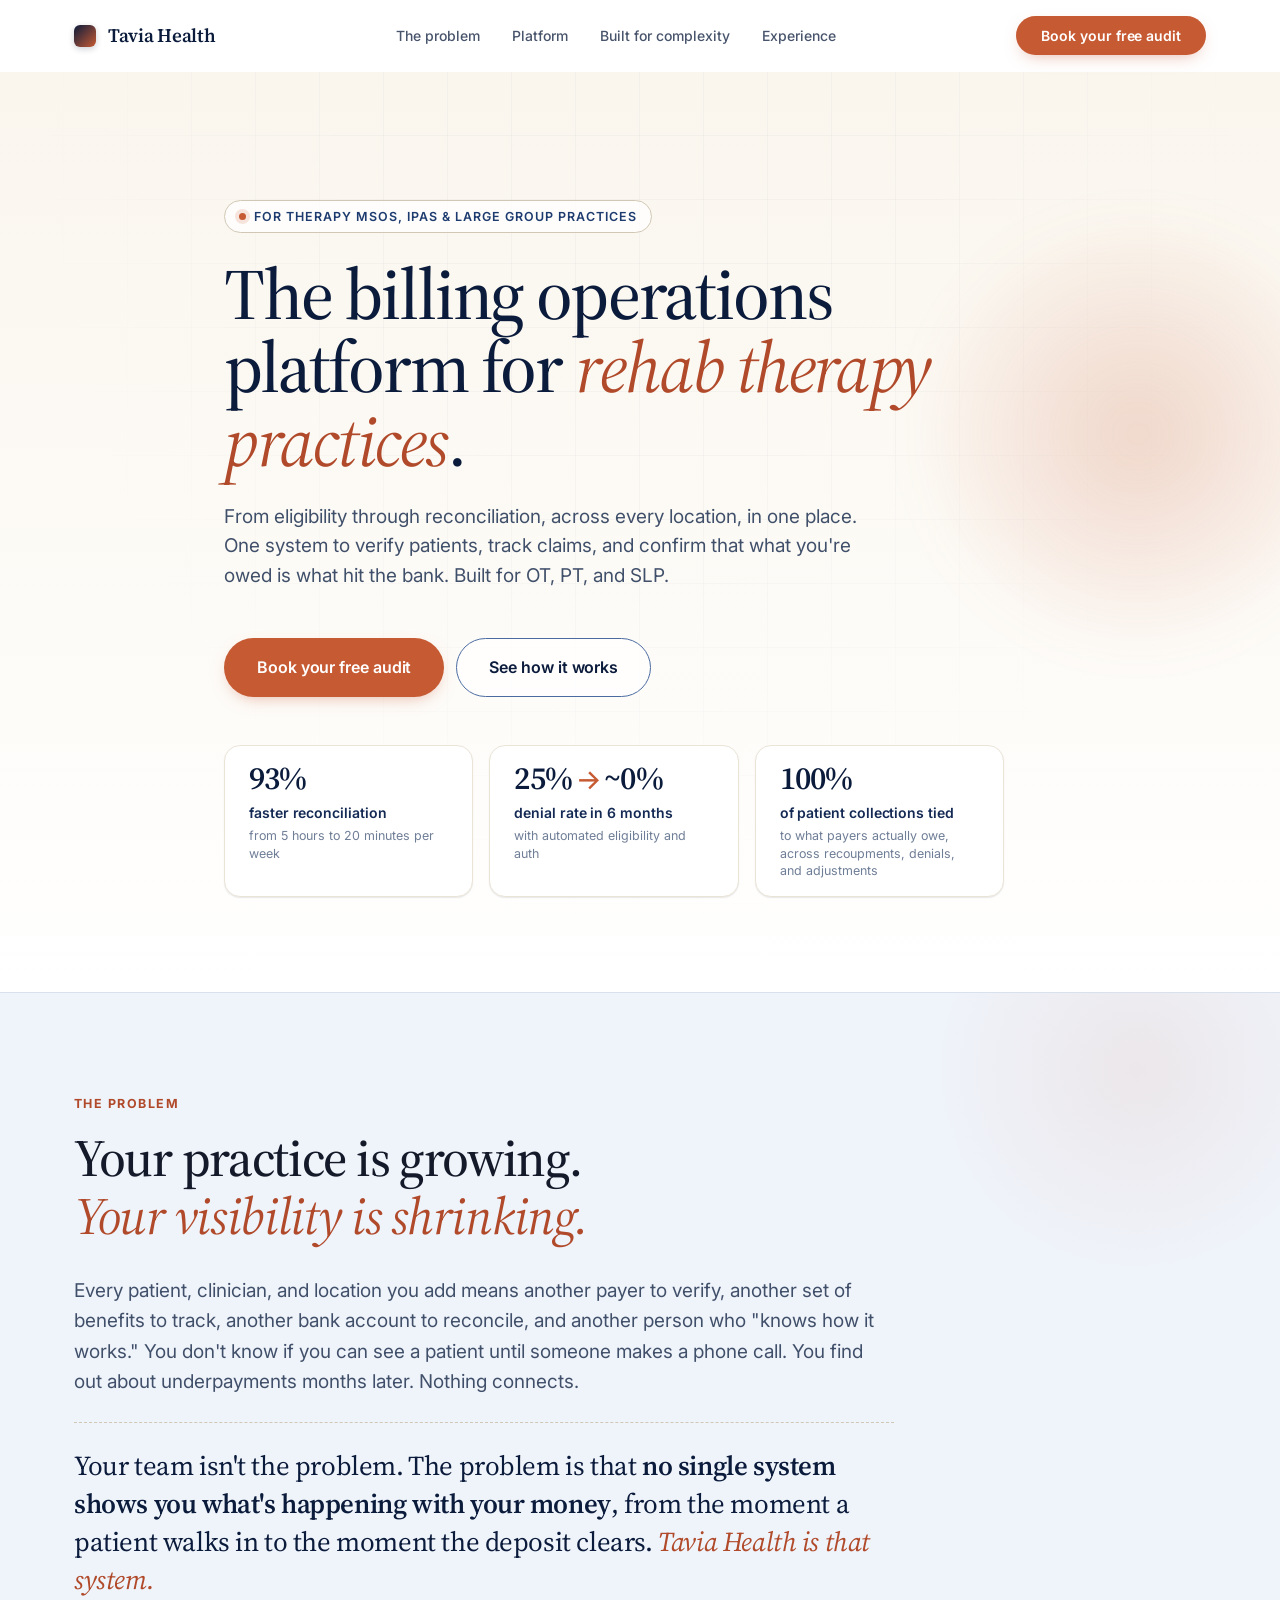
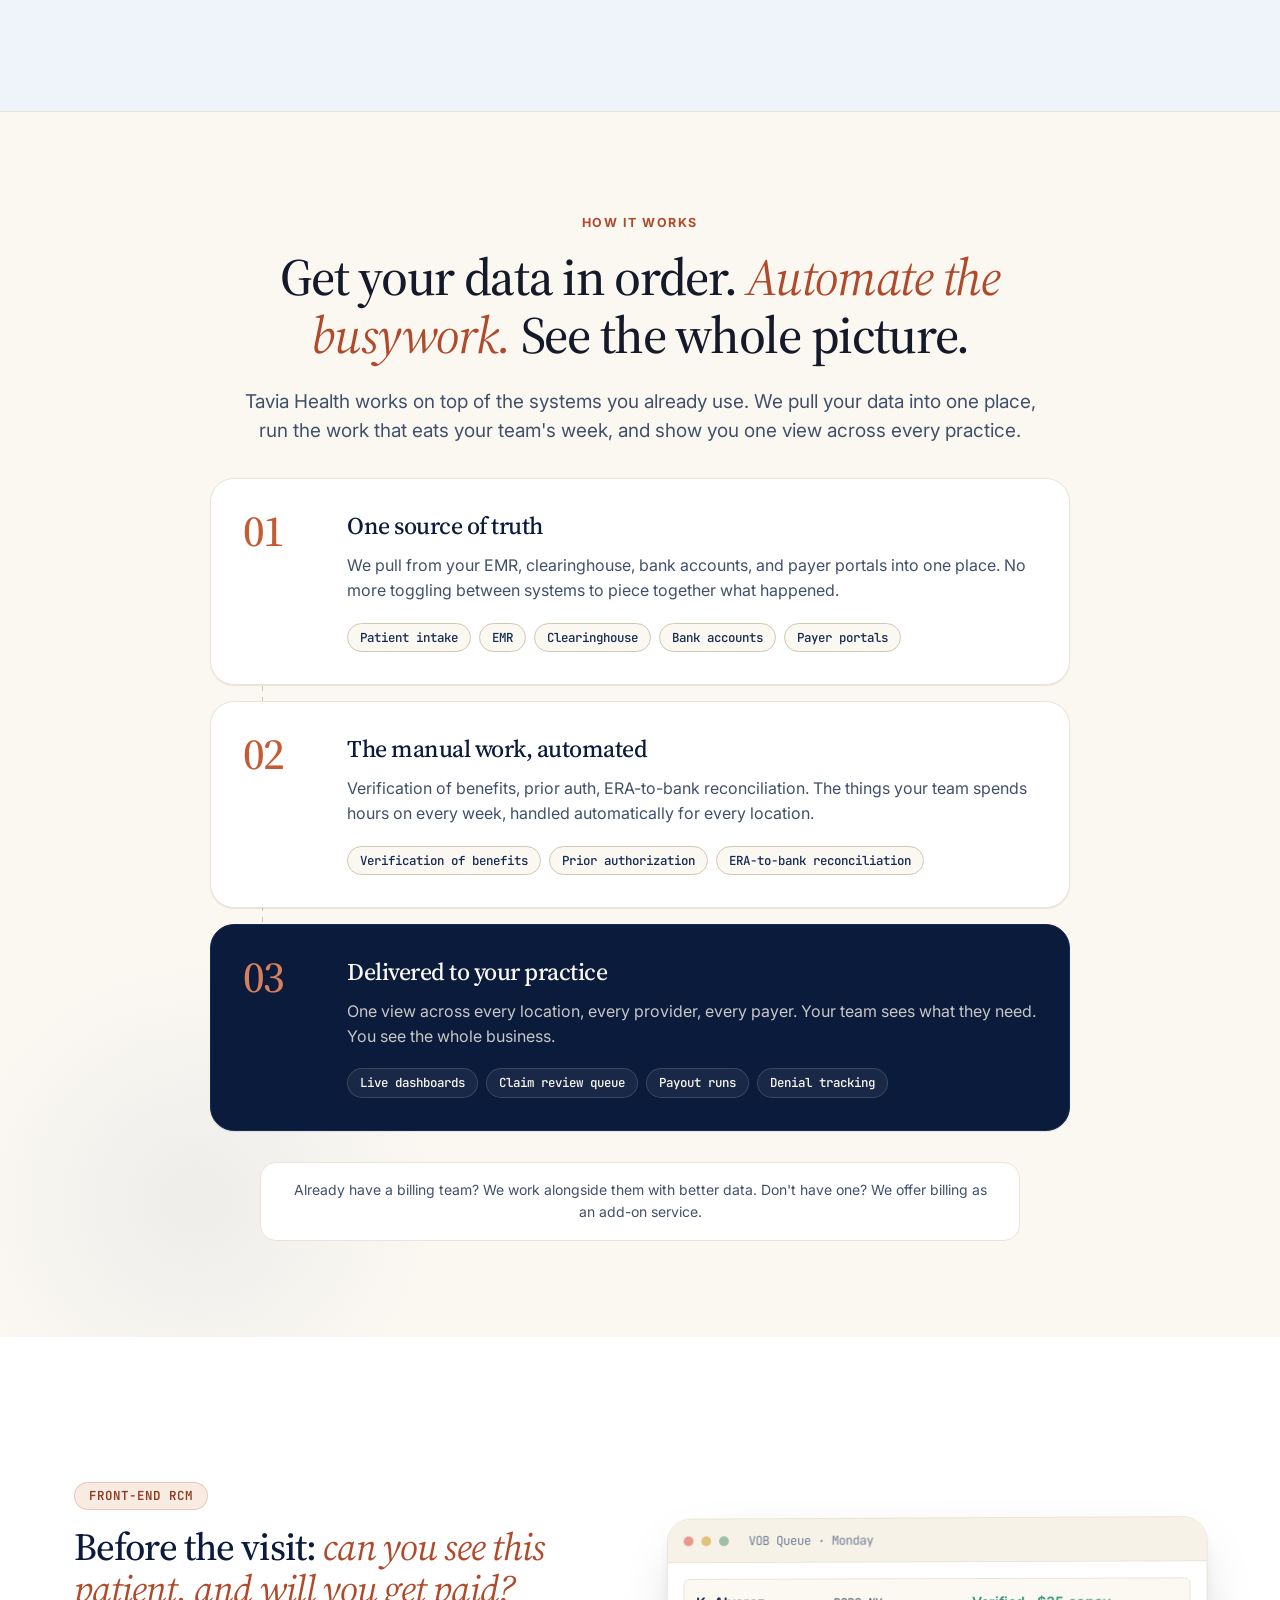
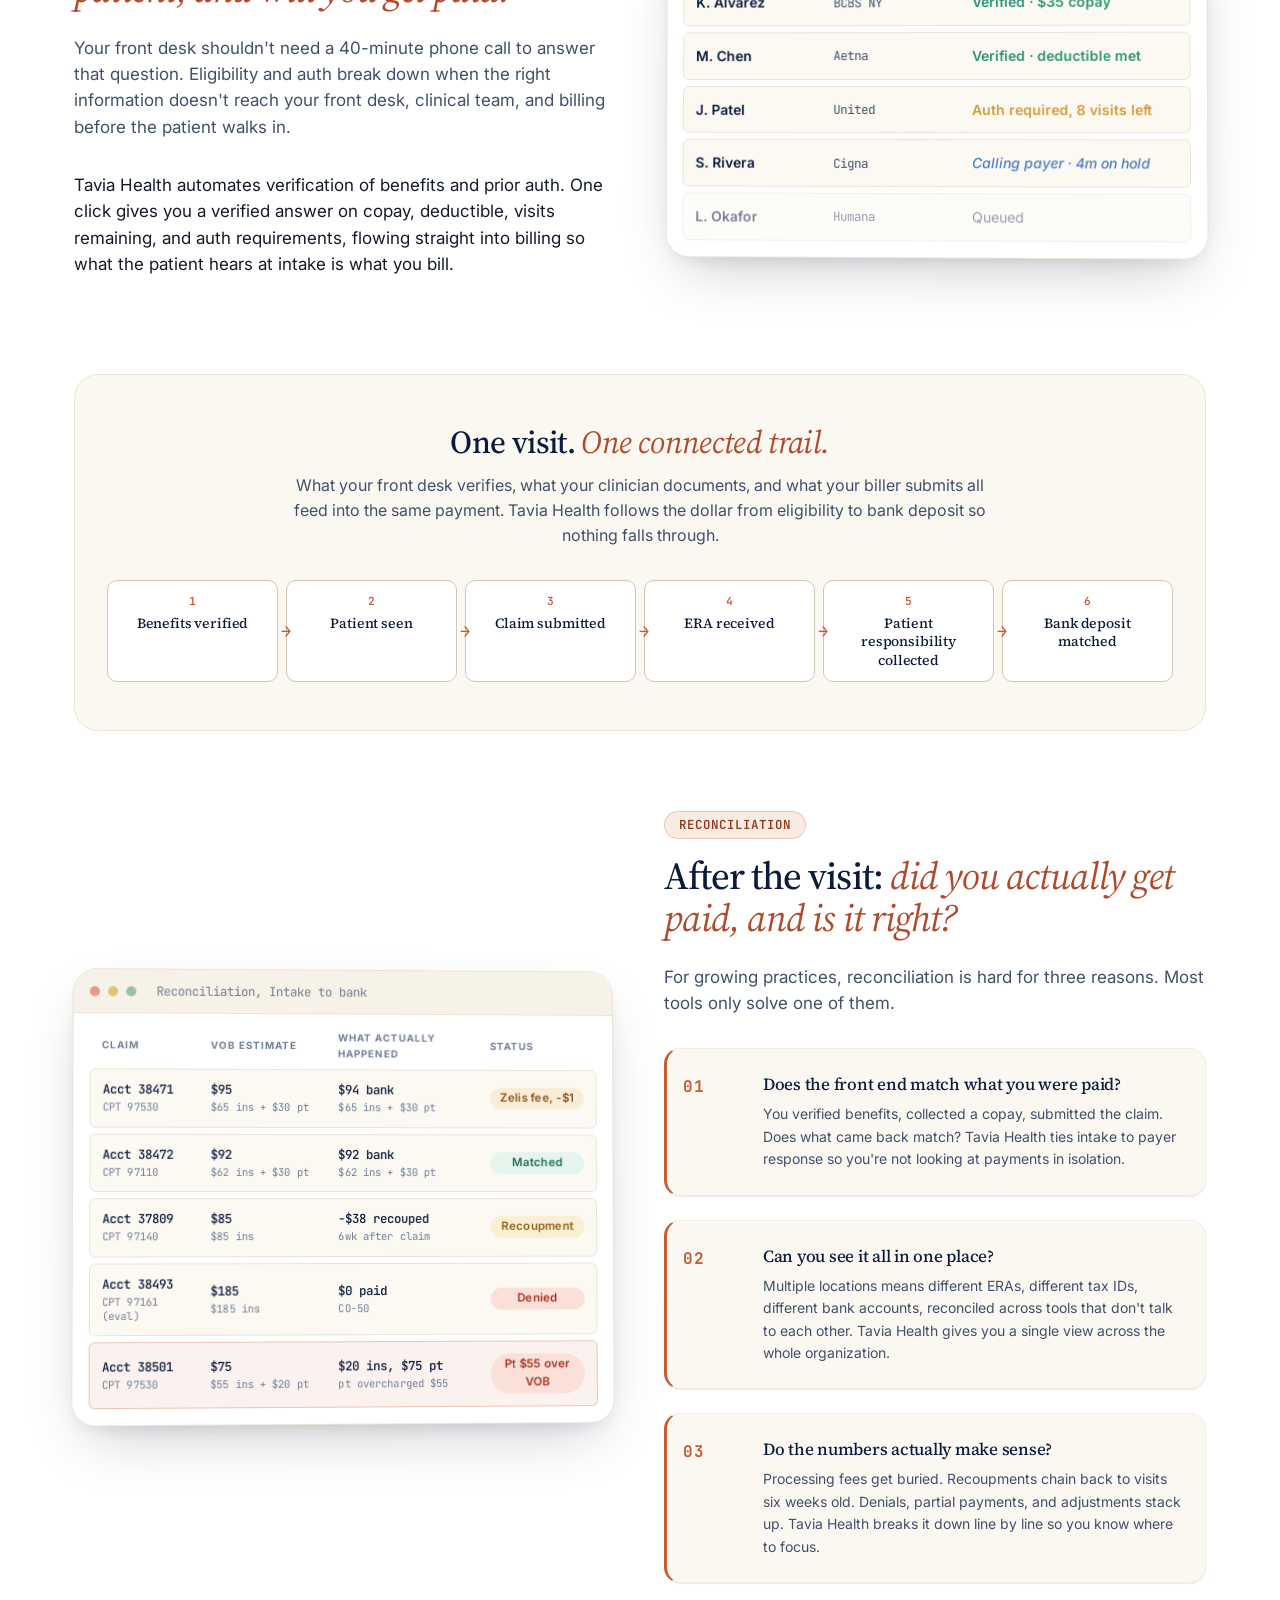
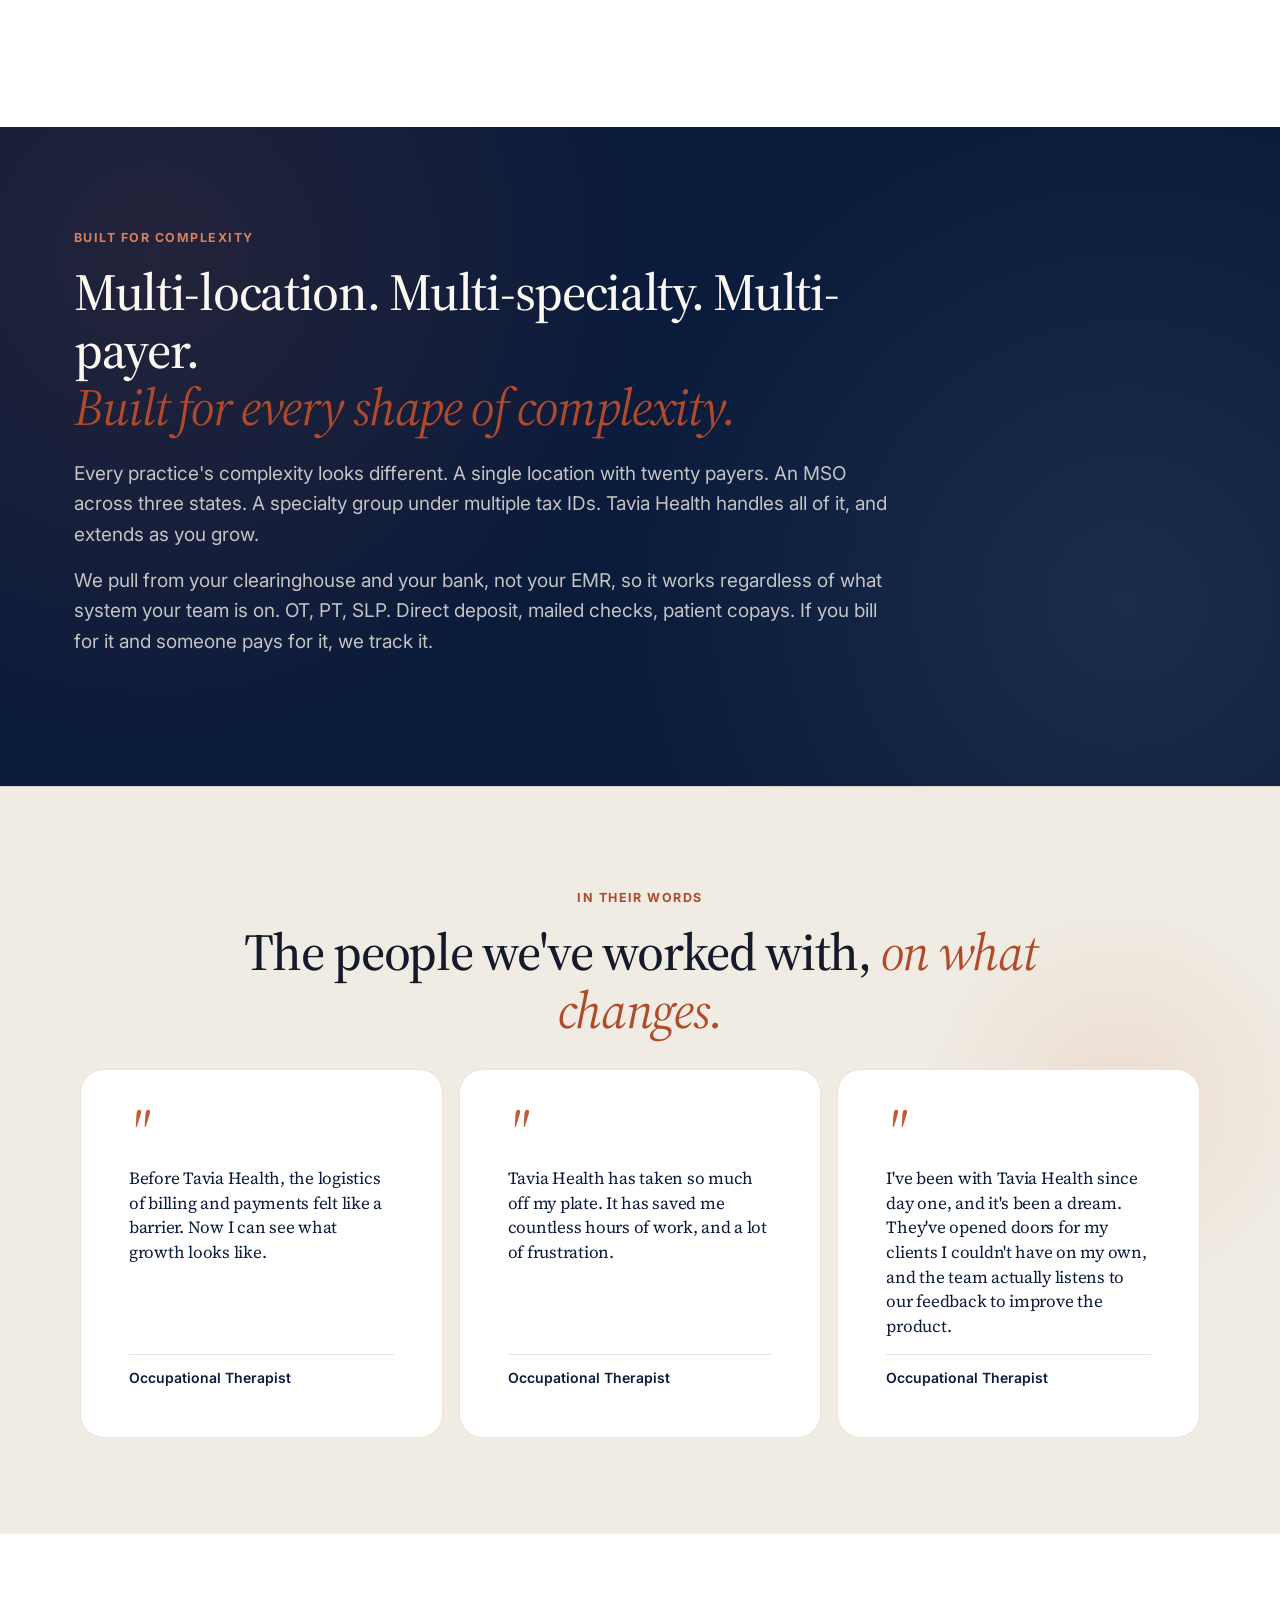
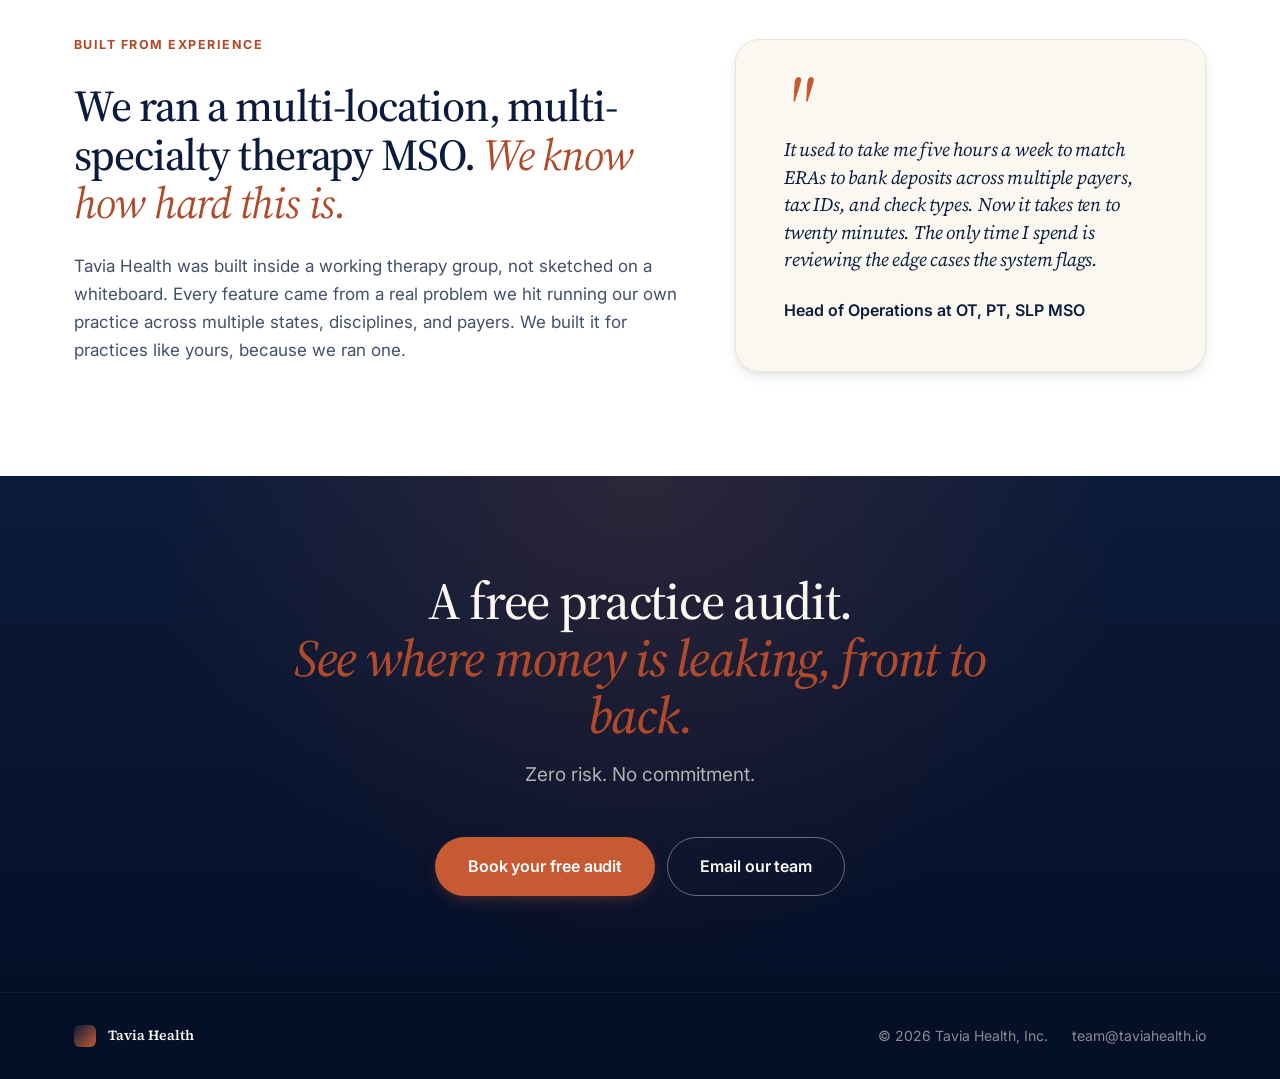
==== commit 76788069: "updated site" ====
--- a/index.html
+++ b/index.html
@@ -7,7 +7,7 @@
   <meta name="description" content="Tavia Health is the billing operations platform for rehab therapy practices. From eligibility through reconciliation, one system to verify patients, track claims, and confirm what you're owed is what hit the bank." />
   <link rel="preconnect" href="https://fonts.googleapis.com" />
   <link rel="preconnect" href="https://fonts.gstatic.com" crossorigin />
-  <link href="https://fonts.googleapis.com/css2?family=Instrument+Serif:ital@0;1&family=Manrope:wght@400;500;600;700;800&family=JetBrains+Mono:wght@400;500&display=swap" rel="stylesheet" />
+  <link href="https://fonts.googleapis.com/css2?family=Inter:wght@400;500;600;700&family=JetBrains+Mono:wght@400;500&family=Source+Serif+4:ital,opsz,wght@0,8..60,400;0,8..60,500;0,8..60,600;0,8..60,700;1,8..60,400;1,8..60,500&display=swap" rel="stylesheet" />
   <link rel="stylesheet" href="styles.css" />
 </head>
 <body>
--- a/styles.css
+++ b/styles.css
@@ -14,10 +14,10 @@
   --navy-300: #8FA3C2;
   --navy-100: #D5DDEC;
 
-  /* Warm accent (terracotta) */
+  /* Warm accent — terracotta */
   --coral-700: #8F3A22;
   --coral-600: #B04A2A;
-  --coral-500: #C65A33;   /* primary accent */
+  --coral-500: #C65A33;   /* terracotta, primary accent */
   --coral-400: #D8805E;
   --coral-100: #EED4C5;
   --coral-50:  #F8ECE2;
@@ -38,7 +38,7 @@
   /* Tinted surfaces (brand-colored but very pale) */
   --pale-blue:    #EFF3FA;
   --pale-blue-2:  #E6ECF6;
-  --pale-peach:   #F0ECE4;   /* warm neutral gray, was peach */
+  --pale-peach:   #F0ECE4;   /* warm neutral gray */
   --pale-peach-2: #E4DED3;
   --line-blue:    #D9E1ED;
   --line-peach:   #D9D2C3;
@@ -51,8 +51,8 @@
   --info-500:  #4A7BBF;
 
   /* Type */
-  --font-sans: "Manrope", system-ui, -apple-system, BlinkMacSystemFont, "Segoe UI", sans-serif;
-  --font-display: "Instrument Serif", "Iowan Old Style", Georgia, serif;
+  --font-sans: "Inter", system-ui, -apple-system, BlinkMacSystemFont, "Segoe UI", sans-serif;
+  --font-display: "Source Serif 4", "Iowan Old Style", Georgia, serif;
   --font-mono: "JetBrains Mono", "SF Mono", Menlo, monospace;
 
   /* Scale */
@@ -147,9 +147,9 @@
 .btn--accent {
   background: var(--coral-500);
   color: var(--paper);
-  box-shadow: 0 6px 18px -8px rgba(242, 104, 72, 0.55);
-}
-.btn--accent:hover { background: var(--coral-600); transform: translateY(-1px); box-shadow: 0 10px 24px -10px rgba(242, 104, 72, 0.7); }
+  box-shadow: 0 6px 18px -8px rgba(198, 90, 51, 0.55);
+}
+.btn--accent:hover { background: var(--coral-600); transform: translateY(-1px); box-shadow: 0 10px 24px -10px rgba(198, 90, 51, 0.7); }
 .btn--ghost {
   background: rgba(255, 255, 255, 0.75);
   color: var(--navy-900);
@@ -278,7 +278,7 @@
   top: 10%;
   width: 540px;
   height: 540px;
-  background: radial-gradient(circle, rgba(242, 104, 72, 0.22), transparent 60%);
+  background: radial-gradient(circle, rgba(198, 90, 51, 0.22), transparent 60%);
   filter: blur(20px);
 }
 
@@ -302,7 +302,7 @@
   height: 7px;
   border-radius: 50%;
   background: var(--coral-500);
-  box-shadow: 0 0 0 4px rgba(242, 104, 72, 0.15);
+  box-shadow: 0 0 0 4px rgba(198, 90, 51, 0.15);
 }
 
 .hero__title {
@@ -394,7 +394,7 @@
   margin: 0 auto;
 }
 .qualifier__highlight {
-  background: linear-gradient(180deg, transparent 58%, rgba(242, 104, 72, 0.28) 58%);
+  background: linear-gradient(180deg, transparent 58%, rgba(198, 90, 51, 0.28) 58%);
   padding: 0 4px;
   font-style: italic;
   color: var(--coral-700);
@@ -511,8 +511,8 @@
   color: var(--cream);
 }
 .flow__node--warn {
-  background: rgba(242, 104, 72, 0.1) !important;
-  border-color: rgba(242, 104, 72, 0.35) !important;
+  background: rgba(198, 90, 51, 0.1) !important;
+  border-color: rgba(198, 90, 51, 0.35) !important;
   color: var(--coral-400) !important;
 }
 .flow__node--warn em { color: var(--coral-400); font-style: italic; }
@@ -567,7 +567,7 @@
   top: -20%;
   width: 440px;
   height: 440px;
-  background: radial-gradient(circle, rgba(242, 104, 72, 0.08), transparent 65%);
+  background: radial-gradient(circle, rgba(198, 90, 51, 0.08), transparent 65%);
   pointer-events: none;
   z-index: 0;
 }
@@ -683,7 +683,7 @@
   display: inline-block;
   padding: 5px 14px;
   background: var(--coral-50);
-  border: 1px solid rgba(242, 104, 72, 0.25);
+  border: 1px solid rgba(198, 90, 51, 0.25);
   border-radius: var(--r-pill);
   line-height: 1.3;
 }
@@ -914,8 +914,8 @@
   color: var(--ink-muted);
 }
 .recon-row--highlight {
-  background: rgba(242, 104, 72, 0.08);
-  border-color: rgba(242, 104, 72, 0.3);
+  background: rgba(198, 90, 51, 0.08);
+  border-color: rgba(198, 90, 51, 0.3);
 }
 .recon-row__cell {
   display: flex;
@@ -1094,7 +1094,7 @@
   position: absolute;
   inset: 0;
   background:
-    radial-gradient(circle at 12% 20%, rgba(242, 104, 72, 0.13), transparent 40%),
+    radial-gradient(circle at 12% 20%, rgba(198, 90, 51, 0.13), transparent 40%),
     radial-gradient(circle at 88% 72%, rgba(143, 163, 194, 0.12), transparent 42%);
   pointer-events: none;
 }
@@ -1127,7 +1127,7 @@
 .multi__card:hover {
   background: rgba(255, 255, 255, 0.07);
   transform: translateY(-2px);
-  border-color: rgba(242, 104, 72, 0.3);
+  border-color: rgba(198, 90, 51, 0.3);
 }
 .multi__icon {
   font-size: 1.5rem;
@@ -1324,7 +1324,7 @@
   top: 10%;
   width: 480px;
   height: 480px;
-  background: radial-gradient(circle, rgba(242, 104, 72, 0.1), transparent 60%);
+  background: radial-gradient(circle, rgba(198, 90, 51, 0.1), transparent 60%);
   pointer-events: none;
   z-index: 0;
 }
@@ -1484,7 +1484,7 @@
   content: "";
   position: absolute;
   inset: 0;
-  background: radial-gradient(circle at 50% 0%, rgba(242, 104, 72, 0.18), transparent 60%);
+  background: radial-gradient(circle at 50% 0%, rgba(198, 90, 51, 0.18), transparent 60%);
   pointer-events: none;
 }
 .cta__inner {
@@ -1504,8 +1504,8 @@
 .cta__badge {
   display: inline-block;
   padding: 6px 14px;
-  background: rgba(242, 104, 72, 0.15);
-  border: 1px solid rgba(242, 104, 72, 0.4);
+  background: rgba(198, 90, 51, 0.15);
+  border: 1px solid rgba(198, 90, 51, 0.4);
   color: var(--coral-400);
   border-radius: var(--r-pill);
   font-size: var(--fs-xs);
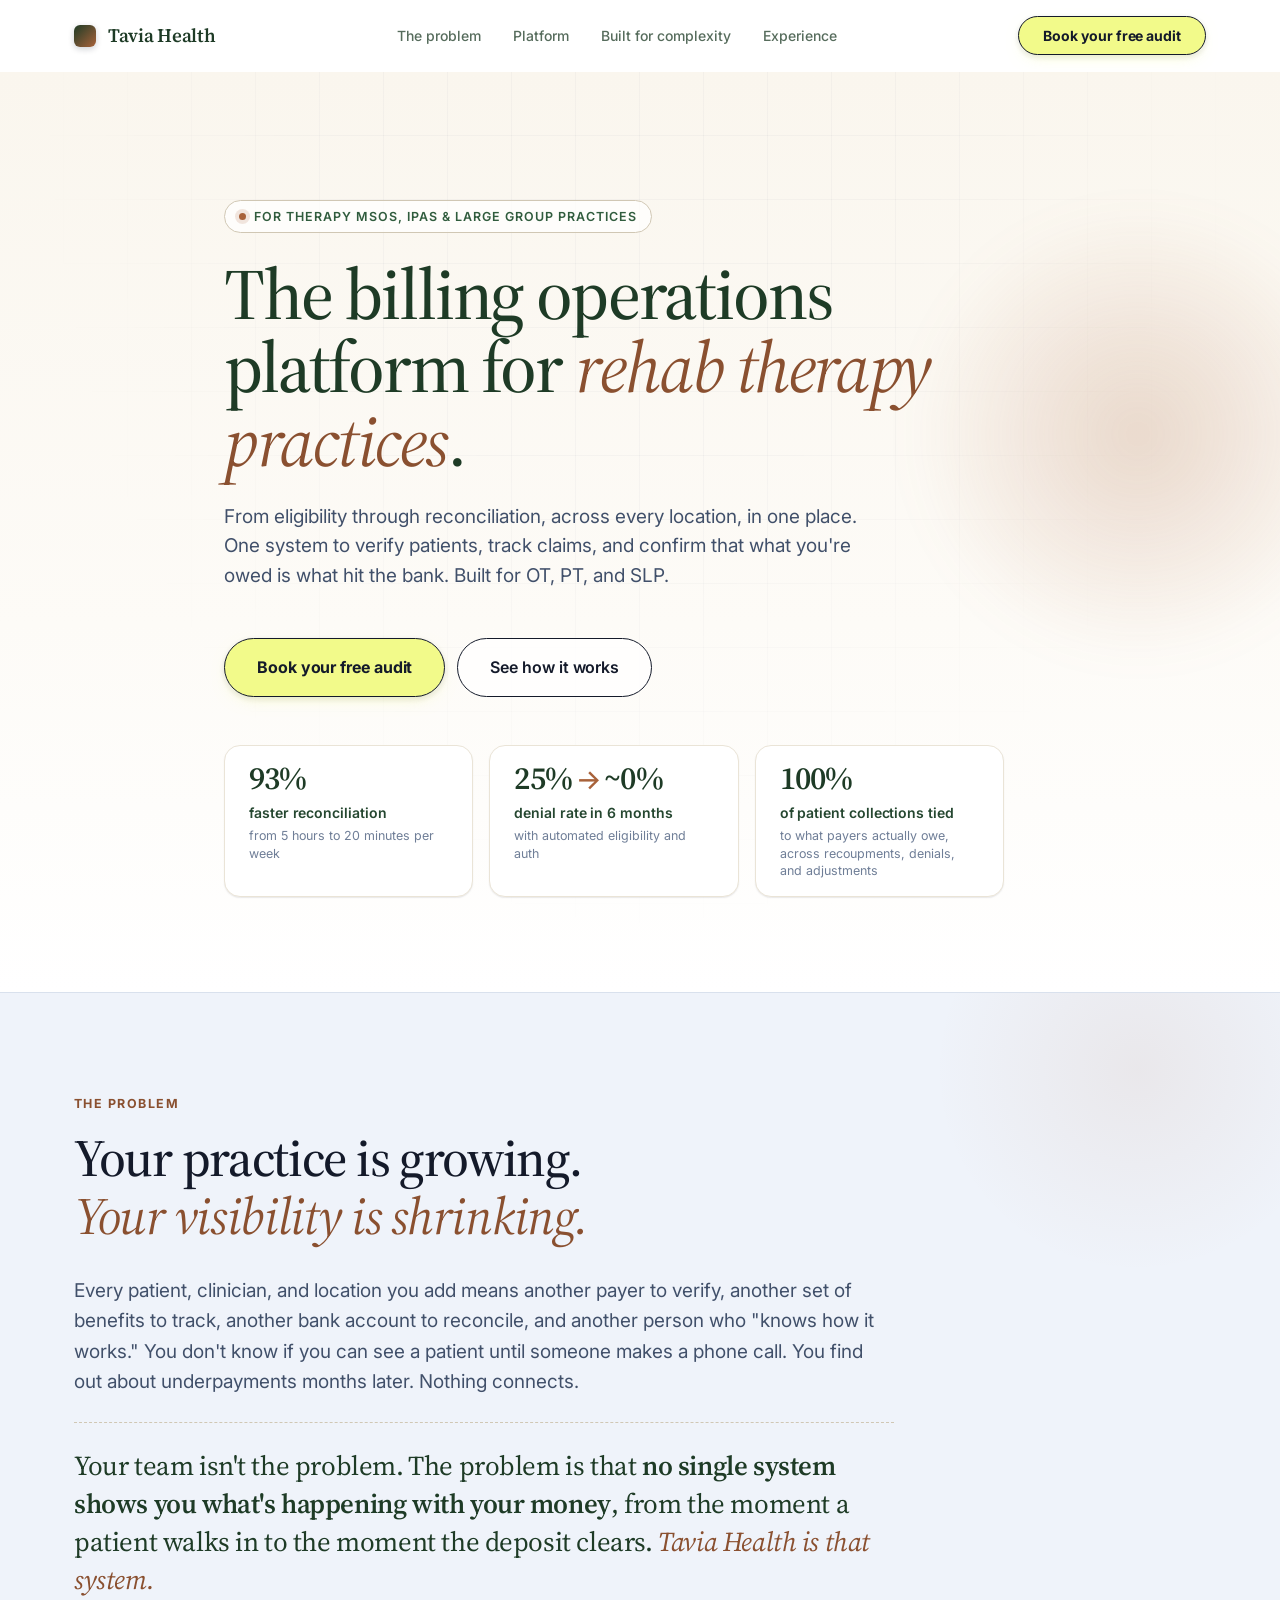
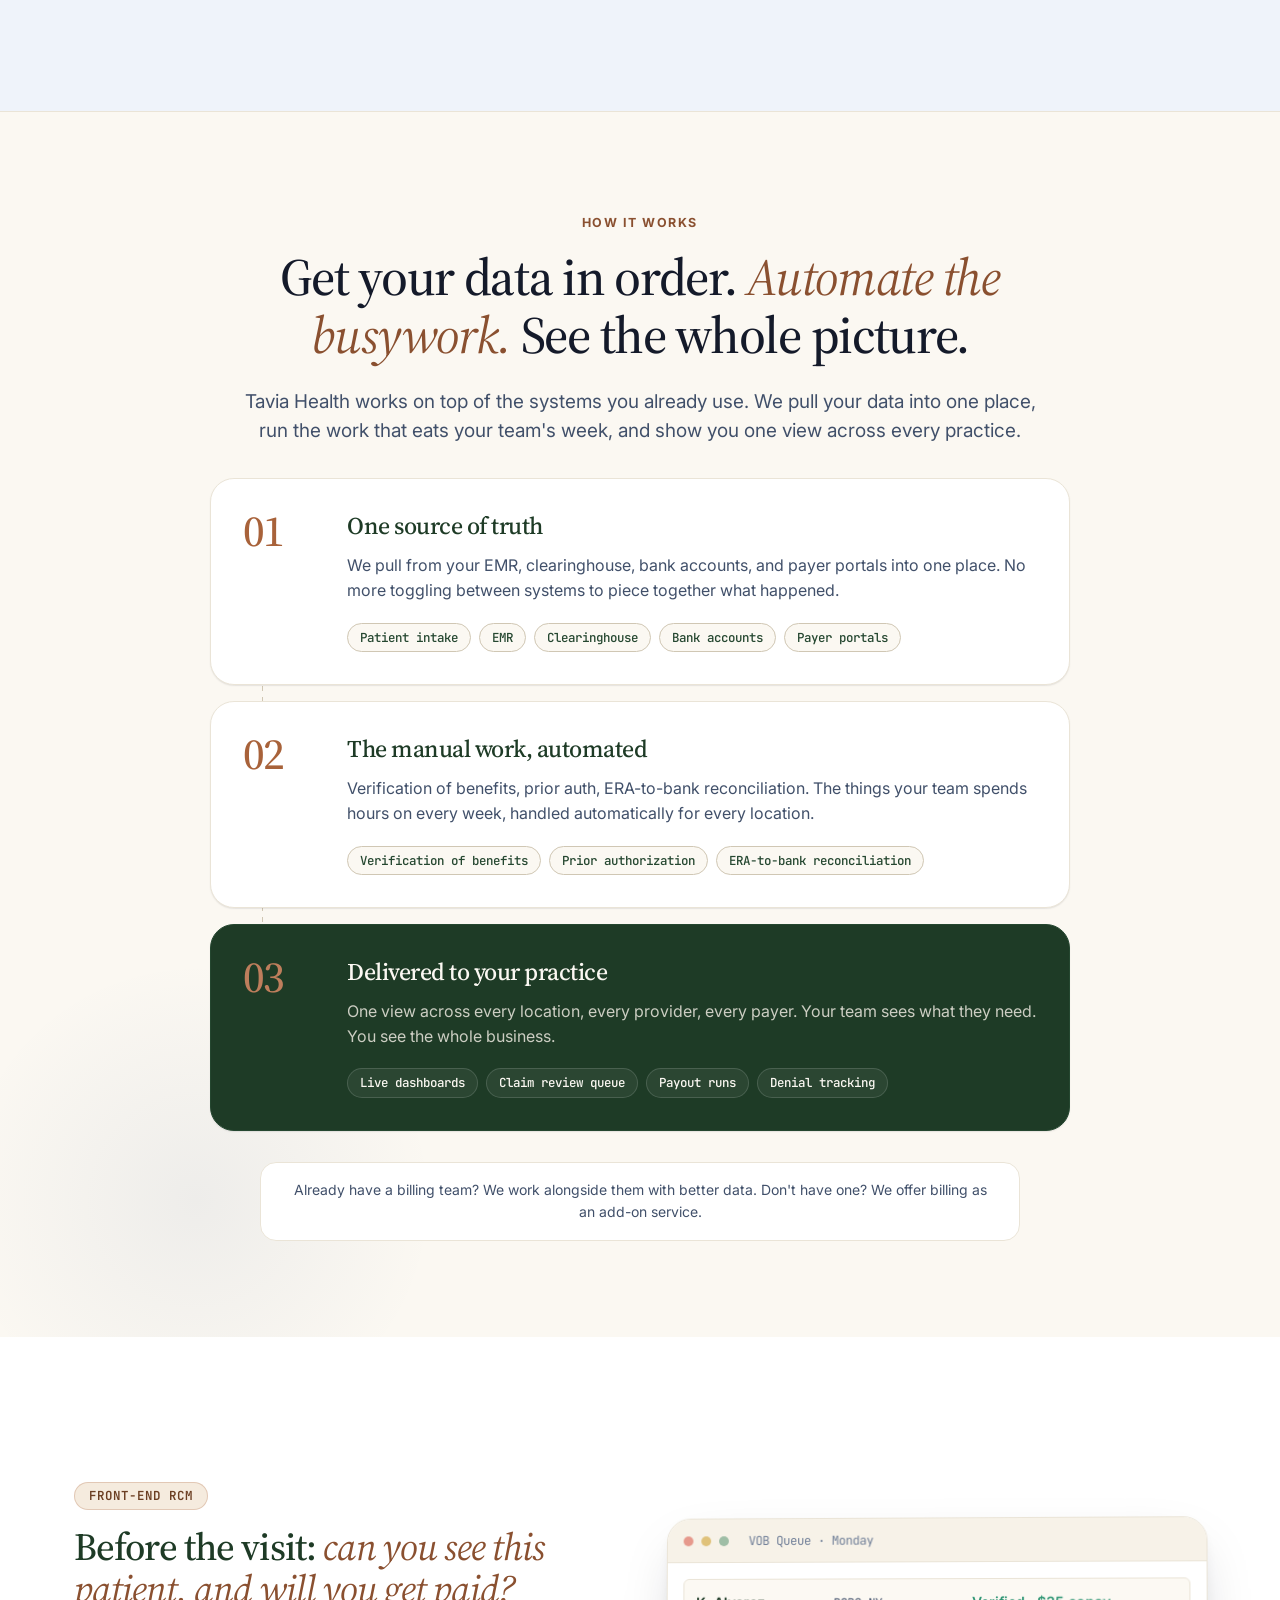
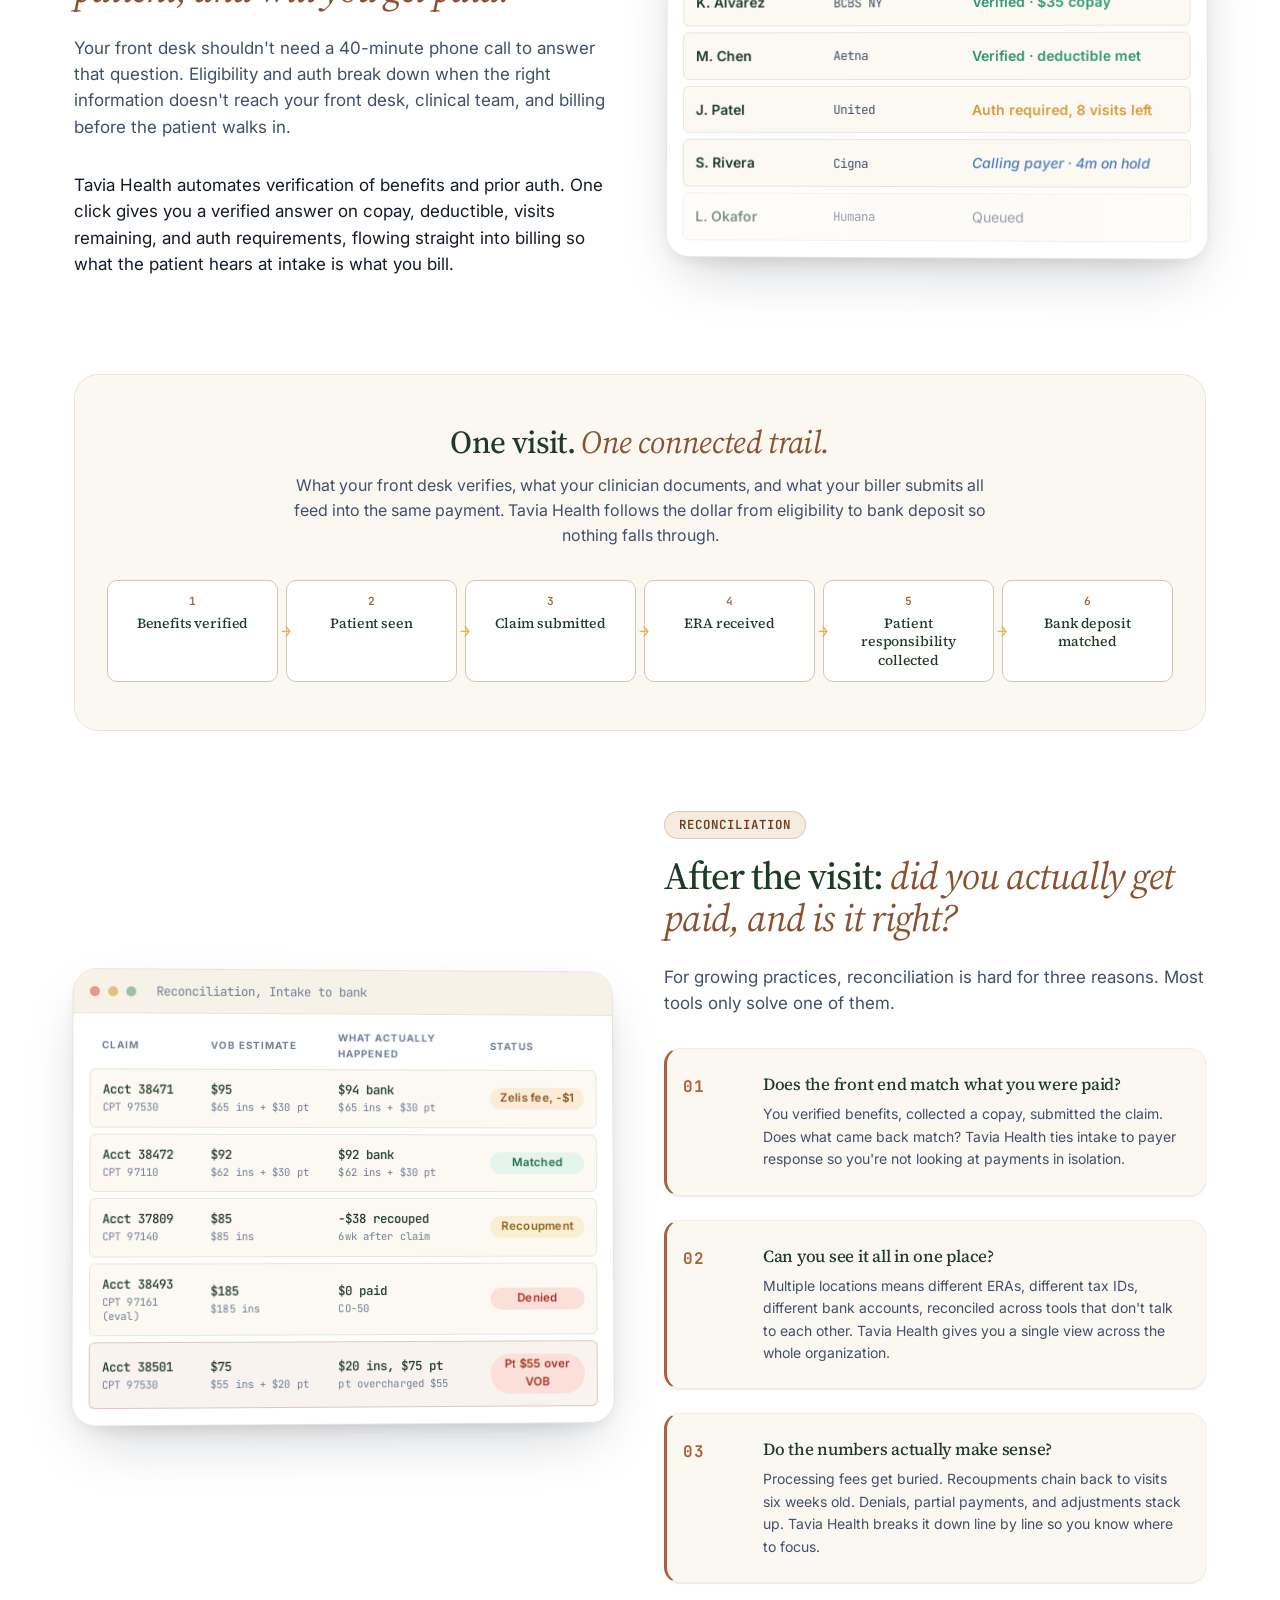
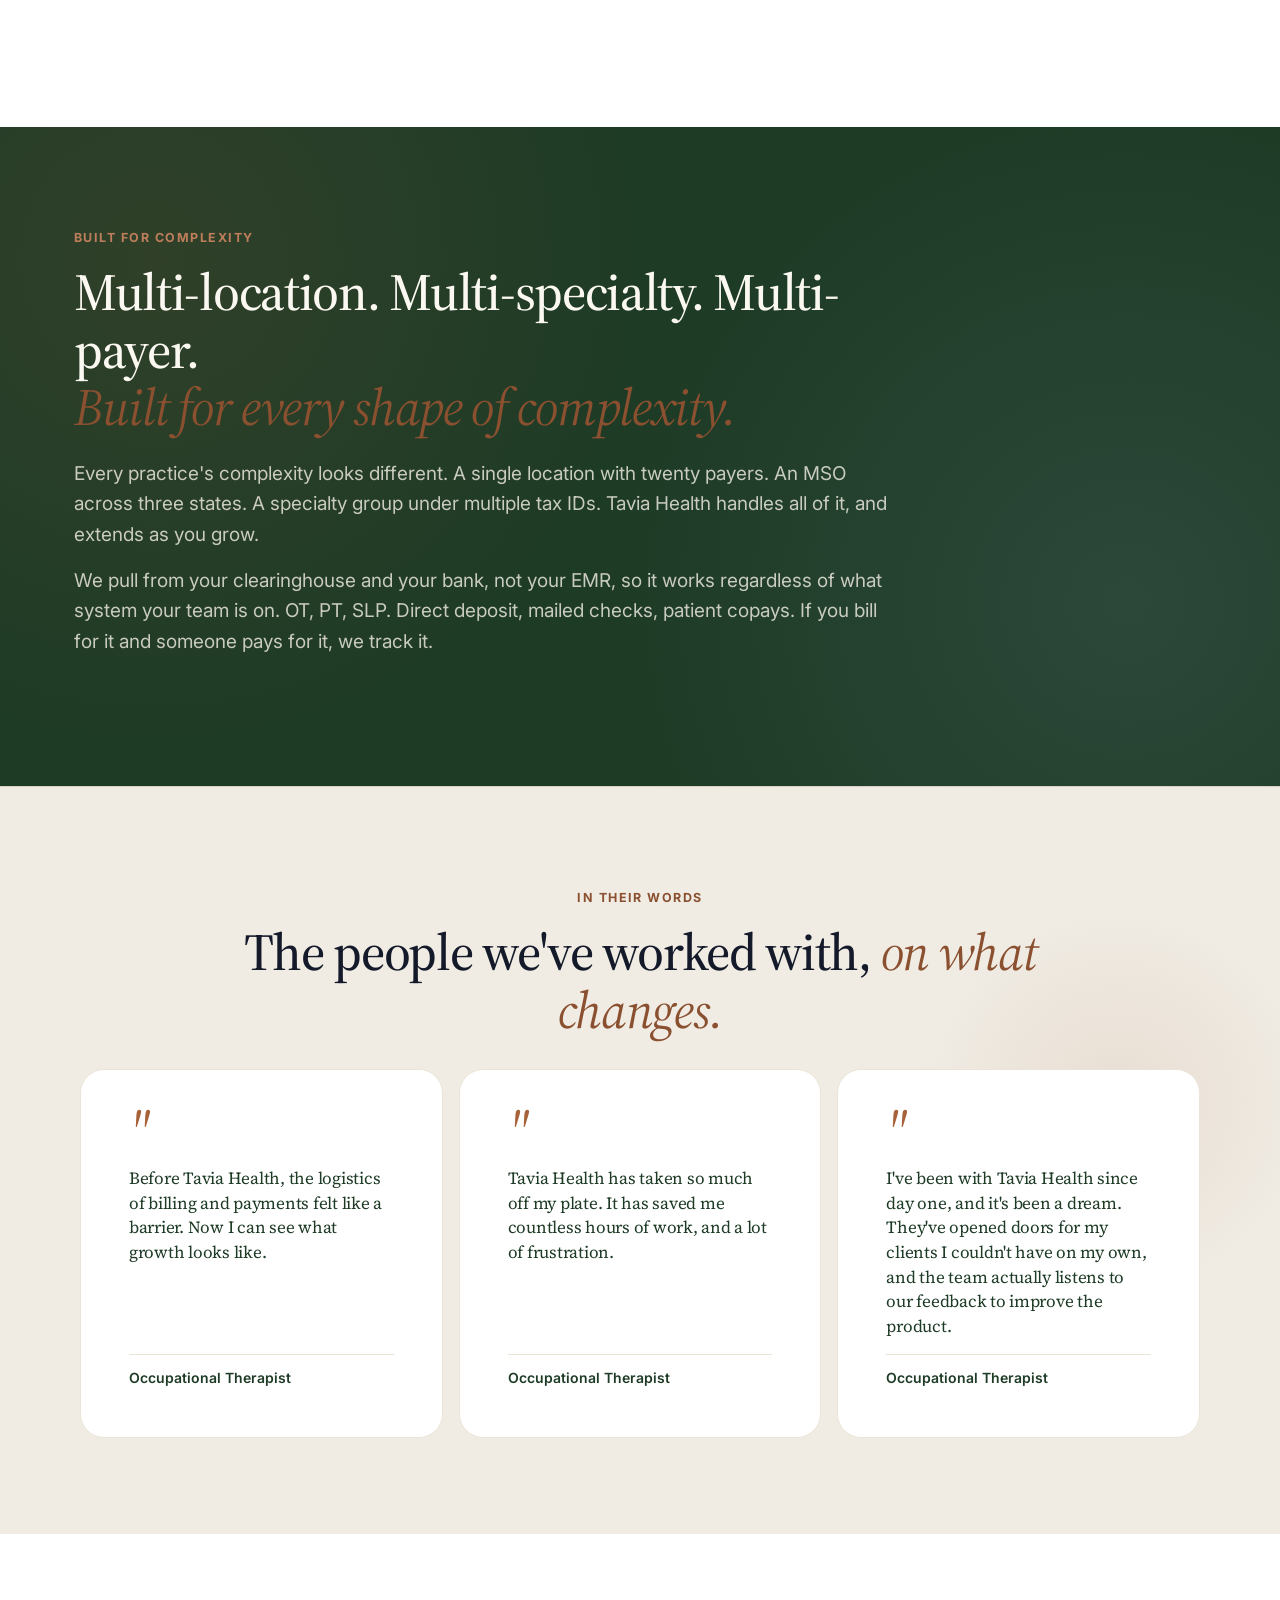
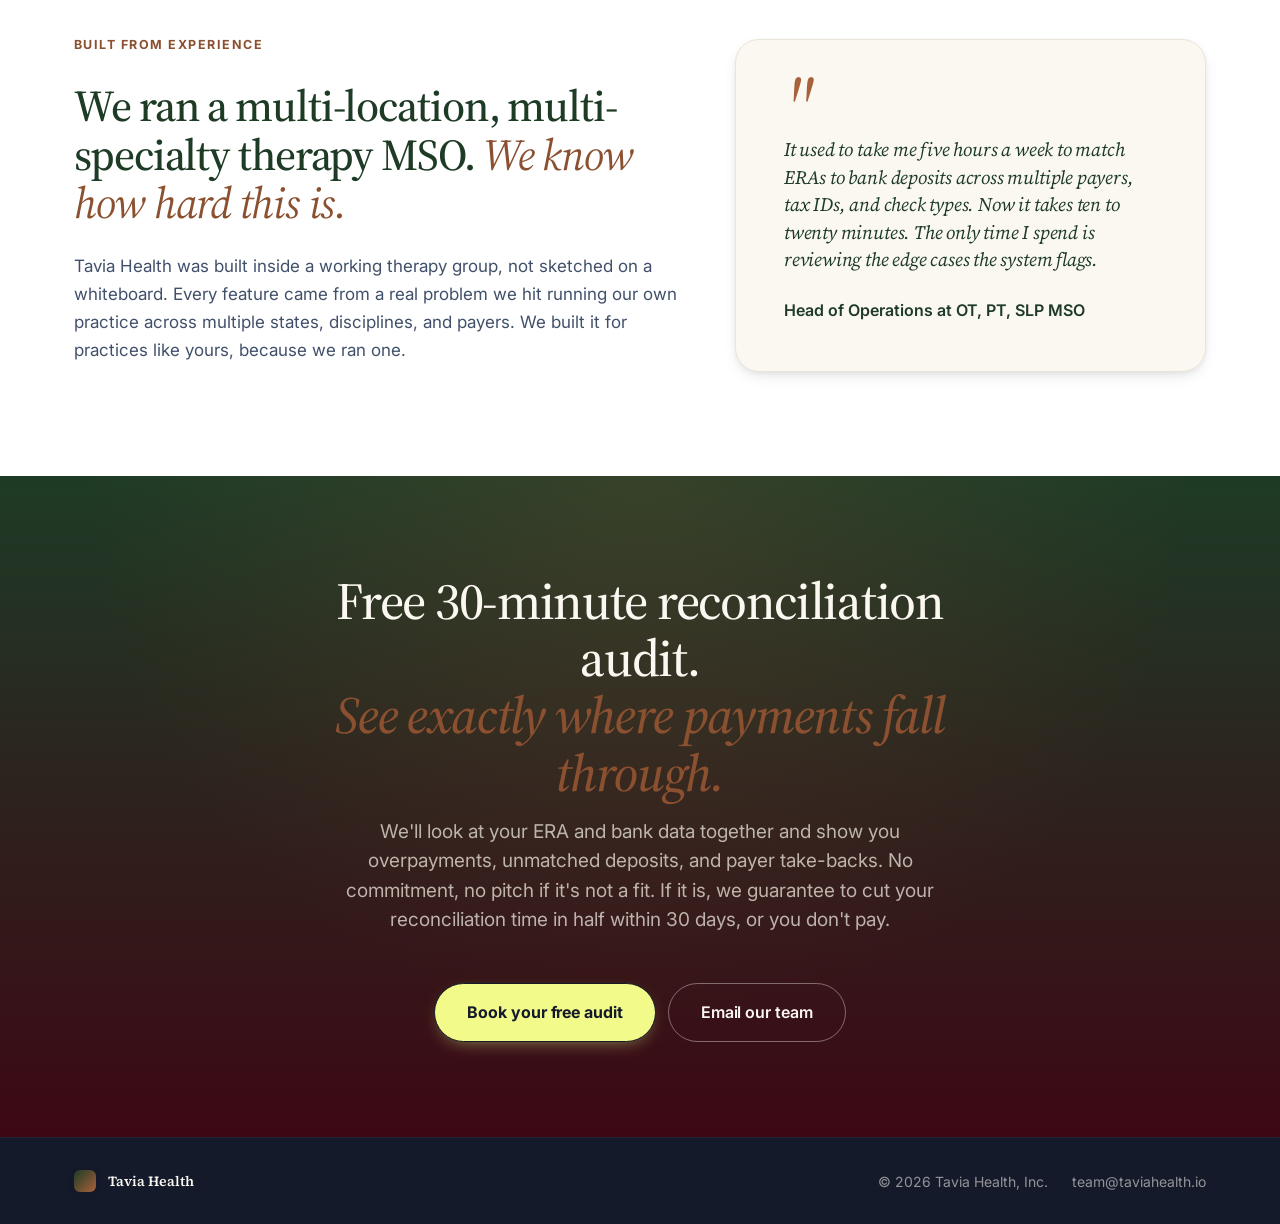
==== commit 11aa43ab: "added meta ads skill" ====
--- a/index.html
+++ b/index.html
@@ -427,8 +427,10 @@
     <!-- CTA -->
     <section class="cta" id="cta">
       <div class="container cta__inner">
-        <h2 class="cta__title reveal">A free practice audit.<br /><em>See where money is leaking, front to back.</em></h2>
-        <p class="cta__lede reveal">Zero risk. No commitment.</p>
+        <h2 class="cta__title reveal">Free 30-minute reconciliation audit.<br /><em>See exactly where payments fall through.</em></h2>
+        <p class="cta__lede reveal">
+          We'll look at your ERA and bank data together and show you overpayments, unmatched deposits, and payer take-backs. No commitment, no pitch if it's not a fit. If it is, we guarantee to cut your reconciliation time in half within 30 days, or you don't pay.
+        </p>
         <div class="cta__actions reveal">
           <a href="https://calendar.app.google/nensBLNCL4oVfkAK6" target="_blank" rel="noopener" class="btn btn--accent btn--lg">Book your free audit</a>
           <a href="mailto:team@taviahealth.io" class="btn btn--ghost btn--lg btn--ghost-light">Email our team</a>
--- a/styles.css
+++ b/styles.css
@@ -4,25 +4,40 @@
 
 /* Design tokens ----------------------------------------------------------- */
 :root {
-  /* Navy (primary) */
-  --navy-950: #060F28;
-  --navy-900: #0B1B3B;
-  --navy-800: #142A54;
-  --navy-700: #1D3B6F;
-  --navy-600: #2B5088;
-  --navy-500: #4B6BA0;
-  --navy-300: #8FA3C2;
-  --navy-100: #D5DDEC;
-
-  /* Warm accent — terracotta */
-  --coral-700: #8F3A22;
-  --coral-600: #B04A2A;
-  --coral-500: #C65A33;   /* terracotta, primary accent */
-  --coral-400: #D8805E;
-  --coral-100: #EED4C5;
-  --coral-50:  #F8ECE2;
-
-  /* Secondary warm (soft gold, subtle use) */
+  /* Official 7-color palette */
+  --cream-token:  #FBF8F2;
+  --ink-token:    #141A2A;
+  --forest:       #1E3B26;
+  --oxblood:      #3D0814;
+  --coral-token:  #A8623A;
+  --gold-token:   #E6B24E;
+  --chartreuse:   #F2FA8A;
+
+  /* Structural navy scale — forest primary, oxblood deepest */
+  --navy-950: #3D0814;    /* oxblood — CTA section only */
+  --navy-900: #1E3B26;    /* forest — Built for complexity, dark sections */
+  --navy-800: #254730;
+  --navy-700: #305C3D;
+  --navy-600: #40744F;
+  --navy-500: #5A8A68;
+  --navy-300: #99B8A2;
+  --navy-100: #D8E5DC;
+
+  /* Warm accent — coral (copper) */
+  --coral-700: #6B3E22;
+  --coral-600: #8A5030;
+  --coral-500: #A8623A;   /* coral, AA-large on cream */
+  --coral-400: #BE7E5C;
+  --coral-100: #E8D3BF;
+  --coral-50:  #F5EBDE;
+
+  /* Slate accent for muted section backgrounds */
+  --slate-700: #5F6A7E;
+  --slate-500: #8896AB;
+  --slate-300: #B8C1CC;
+  --slate-100: #E5E8ED;
+
+  /* Decorative highlight */
   --gold-500: #E6B24E;
 
   /* Neutrals */
@@ -38,7 +53,7 @@
   /* Tinted surfaces (brand-colored but very pale) */
   --pale-blue:    #EFF3FA;
   --pale-blue-2:  #E6ECF6;
-  --pale-peach:   #F0ECE4;   /* warm neutral gray */
+  --pale-peach:   #F0ECE4;
   --pale-peach-2: #E4DED3;
   --line-blue:    #D9E1ED;
   --line-peach:   #D9D2C3;
@@ -144,23 +159,39 @@
   transition: transform 140ms ease, box-shadow 200ms ease, background 200ms ease, color 200ms ease;
 }
 .btn--lg { padding: var(--sp-4) var(--sp-6); font-size: var(--fs-base); }
+.btn:focus-visible {
+  outline: 3px solid var(--chartreuse);
+  outline-offset: 3px;
+}
+a:focus-visible {
+  outline: 2px solid var(--chartreuse);
+  outline-offset: 2px;
+  border-radius: 2px;
+}
 .btn--accent {
-  background: var(--coral-500);
-  color: var(--paper);
-  box-shadow: 0 6px 18px -8px rgba(198, 90, 51, 0.55);
-}
-.btn--accent:hover { background: var(--coral-600); transform: translateY(-1px); box-shadow: 0 10px 24px -10px rgba(198, 90, 51, 0.7); }
+  background: var(--chartreuse);
+  color: var(--ink);
+  box-shadow: 0 6px 18px -8px rgba(242, 250, 138, 0.6), 0 2px 6px rgba(20, 26, 42, 0.12);
+  font-weight: 700;
+  border-color: var(--ink);
+}
+.btn--accent:hover {
+  background: #E8F072;
+  transform: translateY(-1px);
+  box-shadow: 0 10px 24px -10px rgba(242, 250, 138, 0.75), 0 4px 10px rgba(20, 26, 42, 0.15);
+  color: var(--ink);
+}
 .btn--ghost {
   background: rgba(255, 255, 255, 0.75);
-  color: var(--navy-900);
-  border-color: var(--navy-500);
+  color: var(--ink);
+  border-color: var(--ink);
   backdrop-filter: blur(4px);
   -webkit-backdrop-filter: blur(4px);
 }
 .btn--ghost:hover {
   background: var(--paper);
-  border-color: var(--navy-900);
-  color: var(--navy-900);
+  border-color: var(--ink);
+  color: var(--ink);
   transform: translateY(-1px);
 }
 .btn--ghost-light {
@@ -278,7 +309,7 @@
   top: 10%;
   width: 540px;
   height: 540px;
-  background: radial-gradient(circle, rgba(198, 90, 51, 0.22), transparent 60%);
+  background: radial-gradient(circle, rgba(168, 98, 58, 0.22), transparent 60%);
   filter: blur(20px);
 }
 
@@ -302,7 +333,7 @@
   height: 7px;
   border-radius: 50%;
   background: var(--coral-500);
-  box-shadow: 0 0 0 4px rgba(198, 90, 51, 0.15);
+  box-shadow: 0 0 0 4px rgba(168, 98, 58, 0.15);
 }
 
 .hero__title {
@@ -394,7 +425,7 @@
   margin: 0 auto;
 }
 .qualifier__highlight {
-  background: linear-gradient(180deg, transparent 58%, rgba(198, 90, 51, 0.28) 58%);
+  background: linear-gradient(180deg, transparent 58%, rgba(168, 98, 58, 0.28) 58%);
   padding: 0 4px;
   font-style: italic;
   color: var(--coral-700);
@@ -511,8 +542,8 @@
   color: var(--cream);
 }
 .flow__node--warn {
-  background: rgba(198, 90, 51, 0.1) !important;
-  border-color: rgba(198, 90, 51, 0.35) !important;
+  background: rgba(168, 98, 58, 0.1) !important;
+  border-color: rgba(168, 98, 58, 0.35) !important;
   color: var(--coral-400) !important;
 }
 .flow__node--warn em { color: var(--coral-400); font-style: italic; }
@@ -567,7 +598,7 @@
   top: -20%;
   width: 440px;
   height: 440px;
-  background: radial-gradient(circle, rgba(198, 90, 51, 0.08), transparent 65%);
+  background: radial-gradient(circle, rgba(168, 98, 58, 0.08), transparent 65%);
   pointer-events: none;
   z-index: 0;
 }
@@ -683,7 +714,7 @@
   display: inline-block;
   padding: 5px 14px;
   background: var(--coral-50);
-  border: 1px solid rgba(198, 90, 51, 0.25);
+  border: 1px solid rgba(168, 98, 58, 0.25);
   border-radius: var(--r-pill);
   line-height: 1.3;
 }
@@ -795,9 +826,9 @@
   right: calc(var(--sp-2) * -1 - 6px);
   top: 50%;
   transform: translateY(-50%);
-  color: var(--coral-500);
+  color: var(--gold-500);
   font-family: var(--font-mono);
-  font-weight: 600;
+  font-weight: 700;
   font-size: var(--fs-md);
   z-index: 1;
 }
@@ -914,8 +945,8 @@
   color: var(--ink-muted);
 }
 .recon-row--highlight {
-  background: rgba(198, 90, 51, 0.08);
-  border-color: rgba(198, 90, 51, 0.3);
+  background: rgba(168, 98, 58, 0.08);
+  border-color: rgba(168, 98, 58, 0.3);
 }
 .recon-row__cell {
   display: flex;
@@ -1094,7 +1125,7 @@
   position: absolute;
   inset: 0;
   background:
-    radial-gradient(circle at 12% 20%, rgba(198, 90, 51, 0.13), transparent 40%),
+    radial-gradient(circle at 12% 20%, rgba(168, 98, 58, 0.13), transparent 40%),
     radial-gradient(circle at 88% 72%, rgba(143, 163, 194, 0.12), transparent 42%);
   pointer-events: none;
 }
@@ -1127,7 +1158,7 @@
 .multi__card:hover {
   background: rgba(255, 255, 255, 0.07);
   transform: translateY(-2px);
-  border-color: rgba(198, 90, 51, 0.3);
+  border-color: rgba(168, 98, 58, 0.3);
 }
 .multi__icon {
   font-size: 1.5rem;
@@ -1324,7 +1355,7 @@
   top: 10%;
   width: 480px;
   height: 480px;
-  background: radial-gradient(circle, rgba(198, 90, 51, 0.1), transparent 60%);
+  background: radial-gradient(circle, rgba(168, 98, 58, 0.1), transparent 60%);
   pointer-events: none;
   z-index: 0;
 }
@@ -1484,7 +1515,7 @@
   content: "";
   position: absolute;
   inset: 0;
-  background: radial-gradient(circle at 50% 0%, rgba(198, 90, 51, 0.18), transparent 60%);
+  background: radial-gradient(circle at 50% 0%, rgba(168, 98, 58, 0.18), transparent 60%);
   pointer-events: none;
 }
 .cta__inner {
@@ -1504,8 +1535,8 @@
 .cta__badge {
   display: inline-block;
   padding: 6px 14px;
-  background: rgba(198, 90, 51, 0.15);
-  border: 1px solid rgba(198, 90, 51, 0.4);
+  background: rgba(168, 98, 58, 0.15);
+  border: 1px solid rgba(168, 98, 58, 0.4);
   color: var(--coral-400);
   border-radius: var(--r-pill);
   font-size: var(--fs-xs);
@@ -1545,8 +1576,8 @@
 /* Footer ------------------------------------------------------------------ */
 .footer {
   padding: var(--sp-6) 0;
-  background: var(--navy-950);
-  color: rgba(248, 243, 234, 0.55);
+  background: var(--ink);
+  color: rgba(251, 248, 242, 0.55);
   font-size: var(--fs-sm);
   border-top: 1px solid rgba(255, 255, 255, 0.05);
 }
@@ -1570,7 +1601,7 @@
   gap: var(--sp-5);
   align-items: center;
 }
-.footer__meta a:hover { color: var(--coral-400); }
+.footer__meta a:hover { color: var(--chartreuse); }
 
 /* Responsive -------------------------------------------------------------- */
 @media (max-width: 960px) {
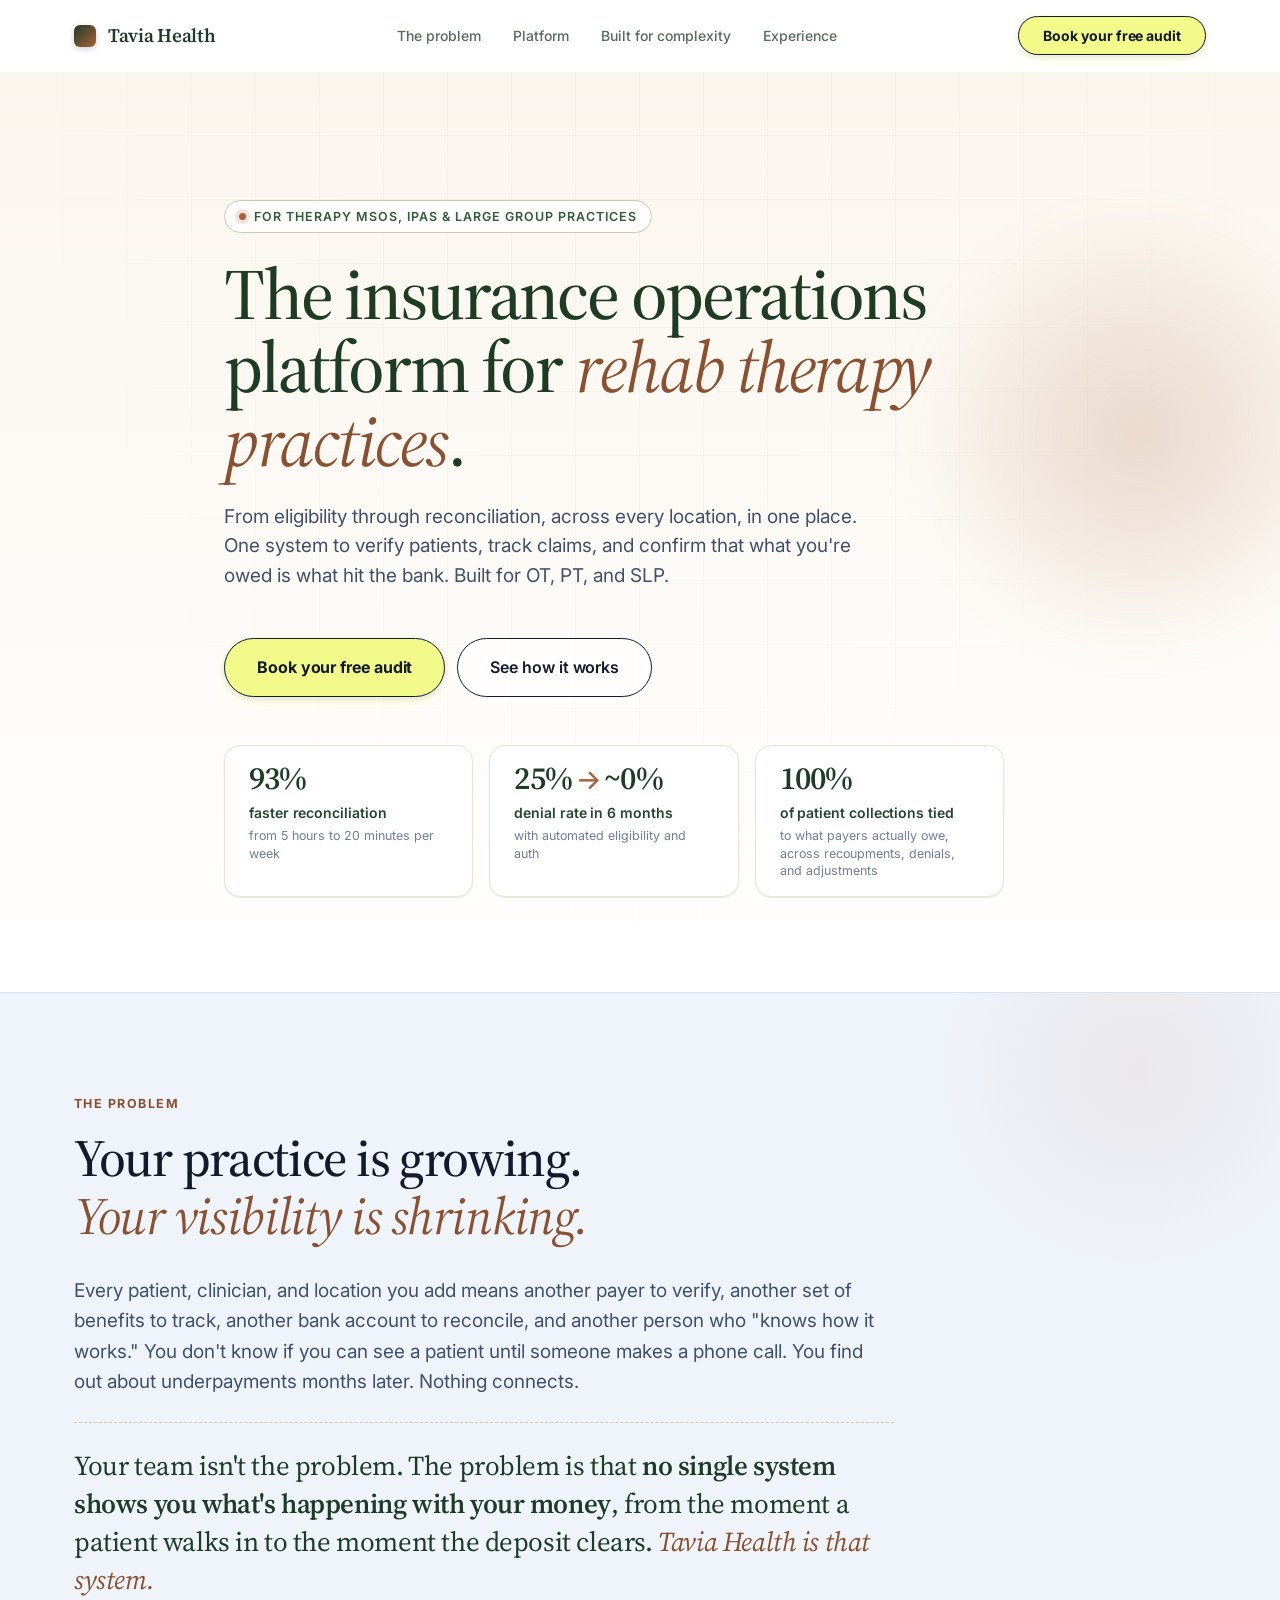
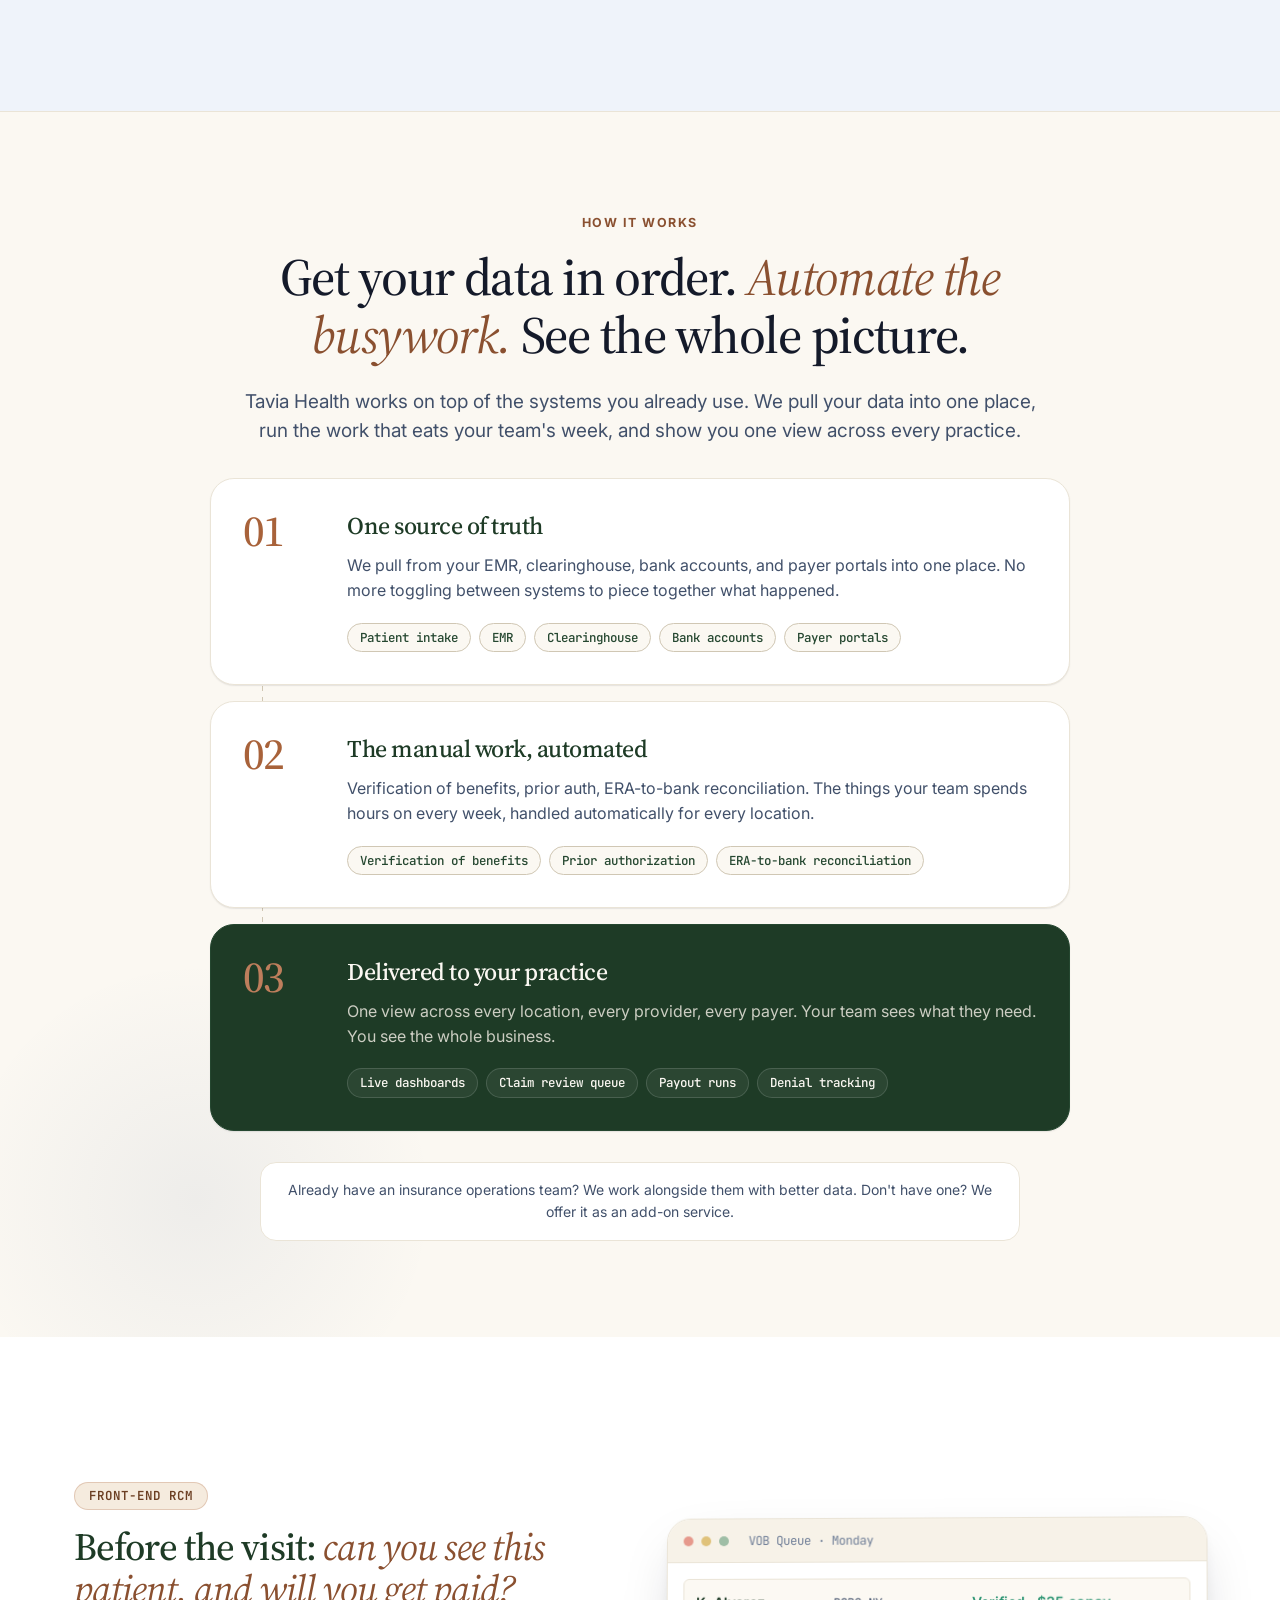
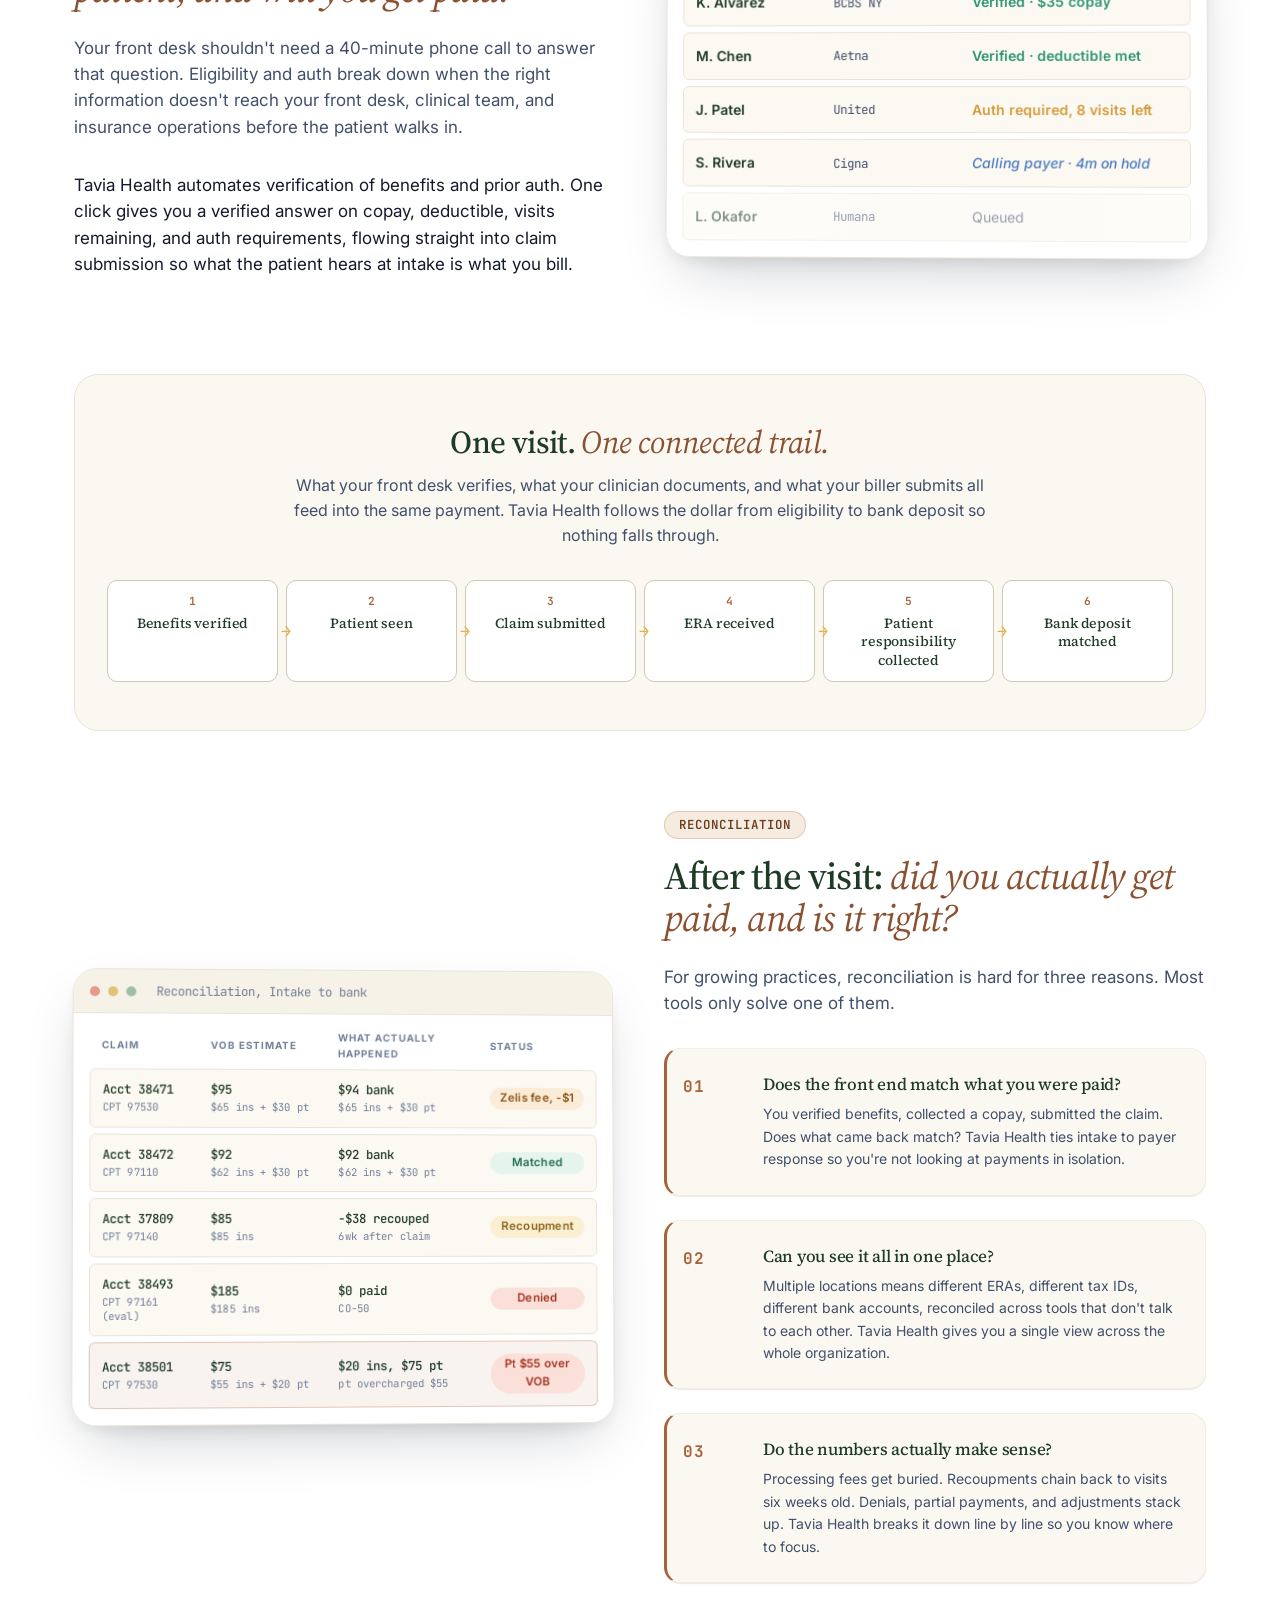
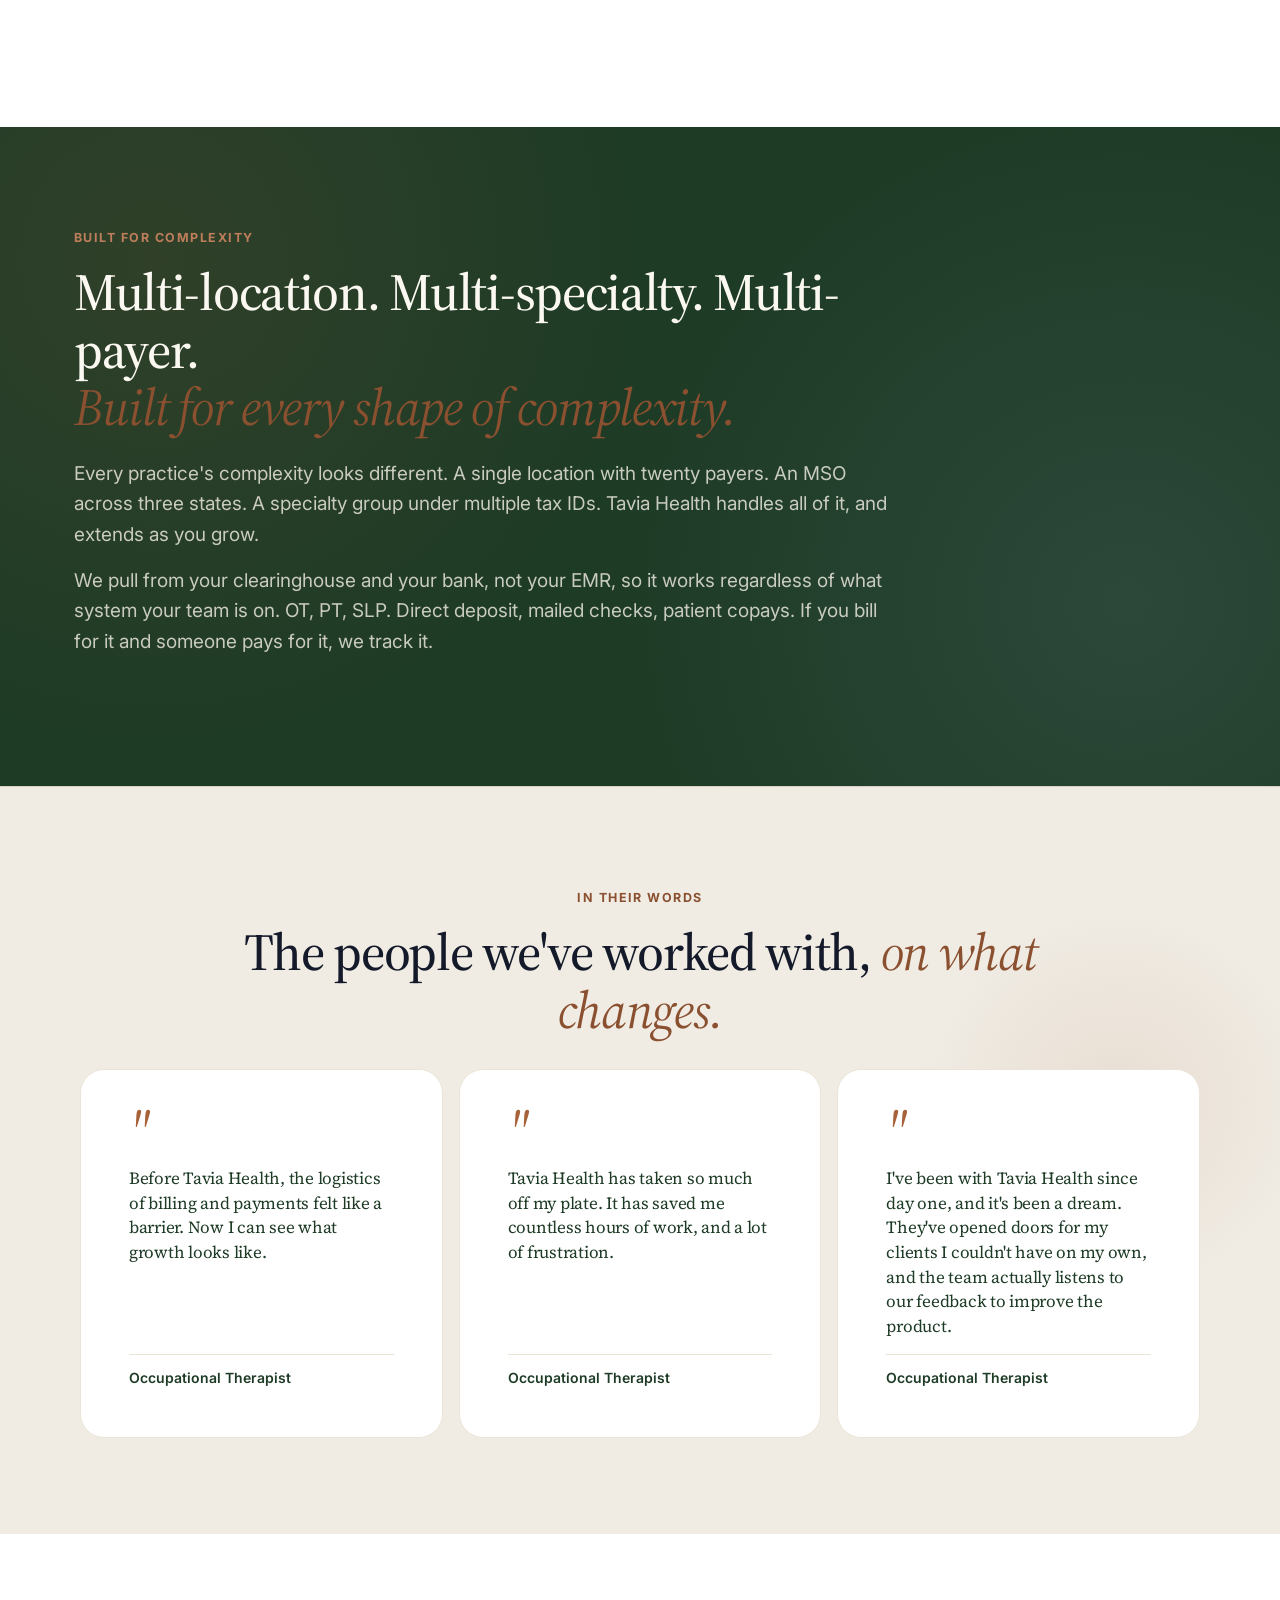
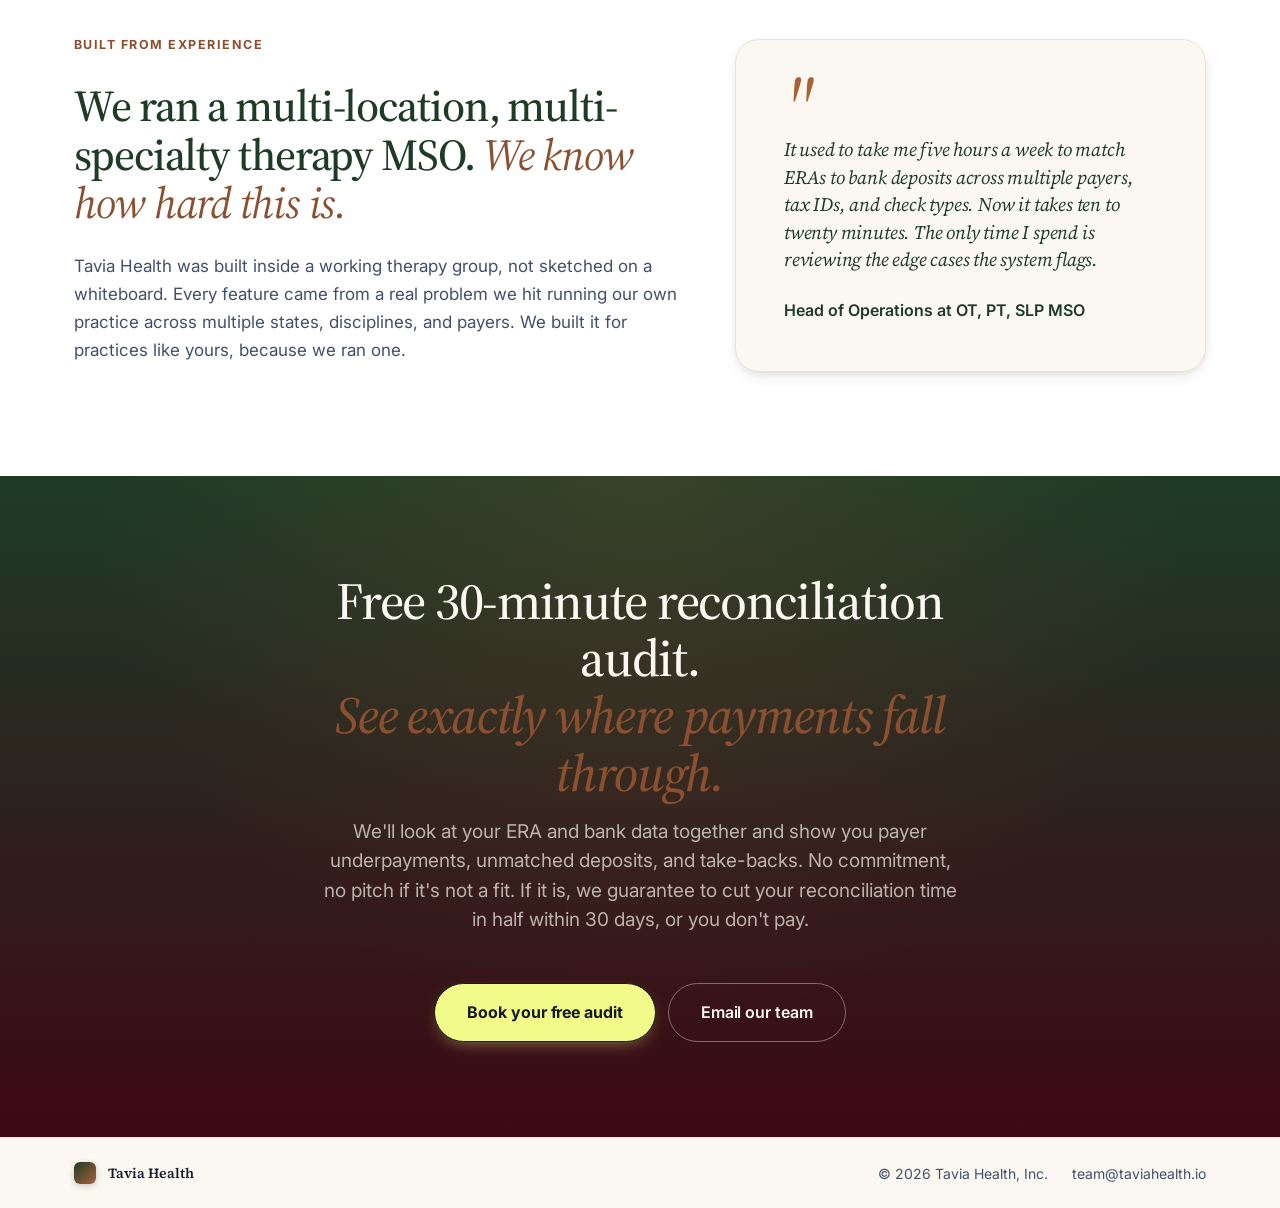
==== commit d2b72a58: "added meta ads skill" ====
--- a/index.html
+++ b/index.html
@@ -3,8 +3,9 @@
 <head>
   <meta charset="UTF-8" />
   <meta name="viewport" content="width=device-width, initial-scale=1.0" />
-  <title>Tavia Health: The billing operations platform for rehab therapy practices</title>
-  <meta name="description" content="Tavia Health is the billing operations platform for rehab therapy practices. From eligibility through reconciliation, one system to verify patients, track claims, and confirm what you're owed is what hit the bank." />
+  <title>Tavia Health: The insurance operations platform for rehab therapy practices</title>
+  <link rel="icon" type="image/svg+xml" href="favicon.svg" />
+  <meta name="description" content="Tavia Health is the insurance operations platform for rehab therapy practices. From eligibility through reconciliation, one system to verify patients, track claims, and confirm what you're owed is what hit the bank." />
   <link rel="preconnect" href="https://fonts.googleapis.com" />
   <link rel="preconnect" href="https://fonts.gstatic.com" crossorigin />
   <link href="https://fonts.googleapis.com/css2?family=Inter:wght@400;500;600;700&family=JetBrains+Mono:wght@400;500&family=Source+Serif+4:ital,opsz,wght@0,8..60,400;0,8..60,500;0,8..60,600;0,8..60,700;1,8..60,400;1,8..60,500&display=swap" rel="stylesheet" />
@@ -39,7 +40,7 @@
           For therapy MSOs, IPAs &amp; large group practices
         </div>
         <h1 class="hero__title reveal">
-          The billing operations platform for <em>rehab therapy practices</em>.
+          The insurance operations platform for <em>rehab therapy practices</em>.
         </h1>
         <p class="hero__sub reveal">
           From eligibility through reconciliation, across every location, in one place. One system to verify patients, track claims, and confirm that what you're owed is what hit the bank. Built for OT, PT, and SLP.
@@ -146,7 +147,7 @@
         </div>
 
         <p class="integrates__note reveal">
-          Already have a billing team? We work alongside them with better data. Don't have one? We offer billing as an add-on service.
+          Already have an insurance operations team? We work alongside them with better data. Don't have one? We offer it as an add-on service.
         </p>
       </div>
     </section>
@@ -161,10 +162,10 @@
             <span class="problem__num">Front-end RCM</span>
             <h2 class="problem__title">Before the visit: <em>can you see this patient, and will you get paid?</em></h2>
             <p class="problem__lede">
-              Your front desk shouldn't need a 40-minute phone call to answer that question. Eligibility and auth break down when the right information doesn't reach your front desk, clinical team, and billing before the patient walks in.
+              Your front desk shouldn't need a 40-minute phone call to answer that question. Eligibility and auth break down when the right information doesn't reach your front desk, clinical team, and insurance operations before the patient walks in.
             </p>
             <p>
-              Tavia Health automates verification of benefits and prior auth. One click gives you a verified answer on copay, deductible, visits remaining, and auth requirements, flowing straight into billing so what the patient hears at intake is what you bill.
+              Tavia Health automates verification of benefits and prior auth. One click gives you a verified answer on copay, deductible, visits remaining, and auth requirements, flowing straight into claim submission so what the patient hears at intake is what you bill.
             </p>
           </div>
           <div class="problem__mock">
@@ -429,7 +430,7 @@
       <div class="container cta__inner">
         <h2 class="cta__title reveal">Free 30-minute reconciliation audit.<br /><em>See exactly where payments fall through.</em></h2>
         <p class="cta__lede reveal">
-          We'll look at your ERA and bank data together and show you overpayments, unmatched deposits, and payer take-backs. No commitment, no pitch if it's not a fit. If it is, we guarantee to cut your reconciliation time in half within 30 days, or you don't pay.
+          We'll look at your ERA and bank data together and show you payer underpayments, unmatched deposits, and take-backs. No commitment, no pitch if it's not a fit. If it is, we guarantee to cut your reconciliation time in half within 30 days, or you don't pay.
         </p>
         <div class="cta__actions reveal">
           <a href="https://calendar.app.google/nensBLNCL4oVfkAK6" target="_blank" rel="noopener" class="btn btn--accent btn--lg">Book your free audit</a>
--- a/styles.css
+++ b/styles.css
@@ -1575,11 +1575,11 @@
 
 /* Footer ------------------------------------------------------------------ */
 .footer {
-  padding: var(--sp-6) 0;
-  background: var(--ink);
-  color: rgba(251, 248, 242, 0.55);
-  font-size: var(--fs-sm);
-  border-top: 1px solid rgba(255, 255, 255, 0.05);
+  padding: var(--sp-5) 0;
+  background: var(--cream);
+  color: var(--ink-muted);
+  font-size: var(--fs-sm);
+  border-top: 1px solid var(--line);
 }
 .footer__inner {
   display: flex;
@@ -1592,7 +1592,7 @@
   display: flex;
   align-items: center;
   gap: var(--sp-3);
-  color: var(--cream);
+  color: var(--ink);
   font-family: var(--font-display);
   font-weight: 600;
 }
@@ -1600,8 +1600,10 @@
   display: flex;
   gap: var(--sp-5);
   align-items: center;
-}
-.footer__meta a:hover { color: var(--chartreuse); }
+  color: var(--ink-soft);
+}
+.footer__meta a { color: var(--ink-soft); text-decoration: none; }
+.footer__meta a:hover { color: var(--coral-500); text-decoration: underline; }
 
 /* Responsive -------------------------------------------------------------- */
 @media (max-width: 960px) {
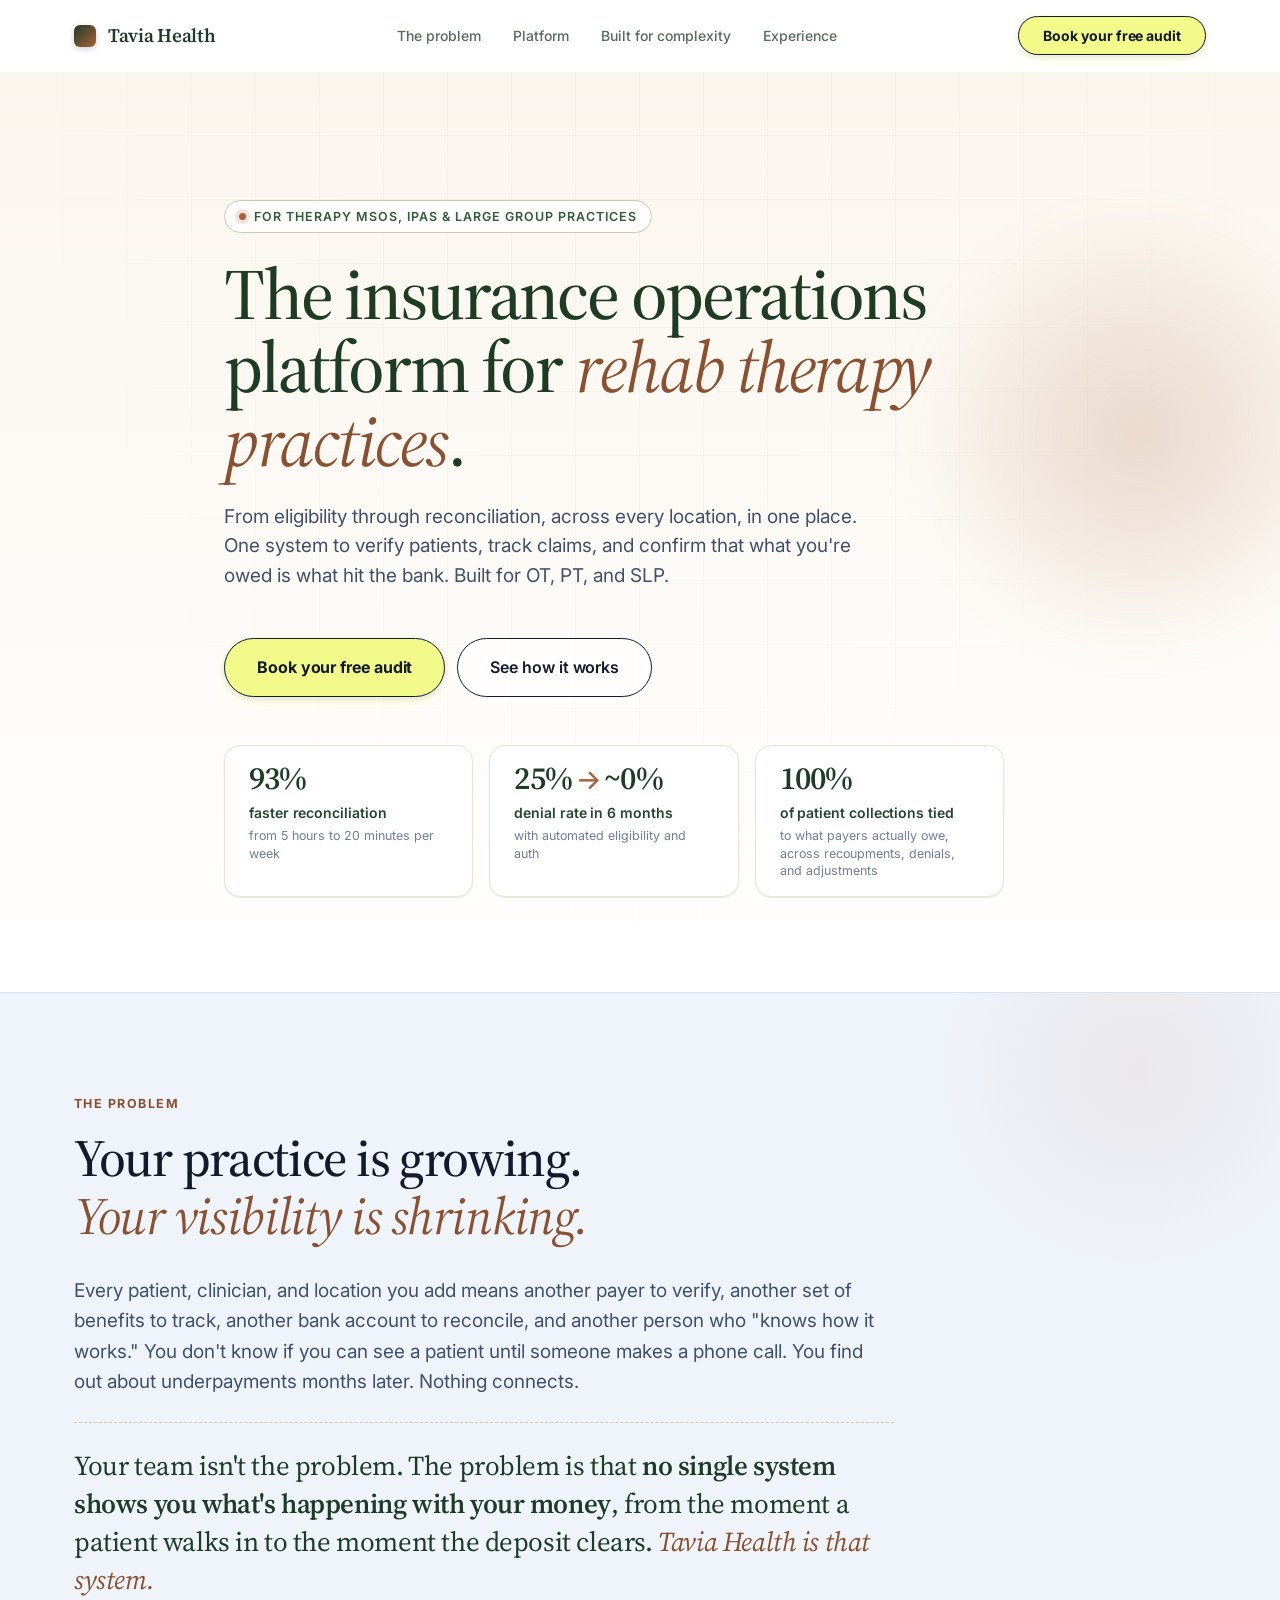
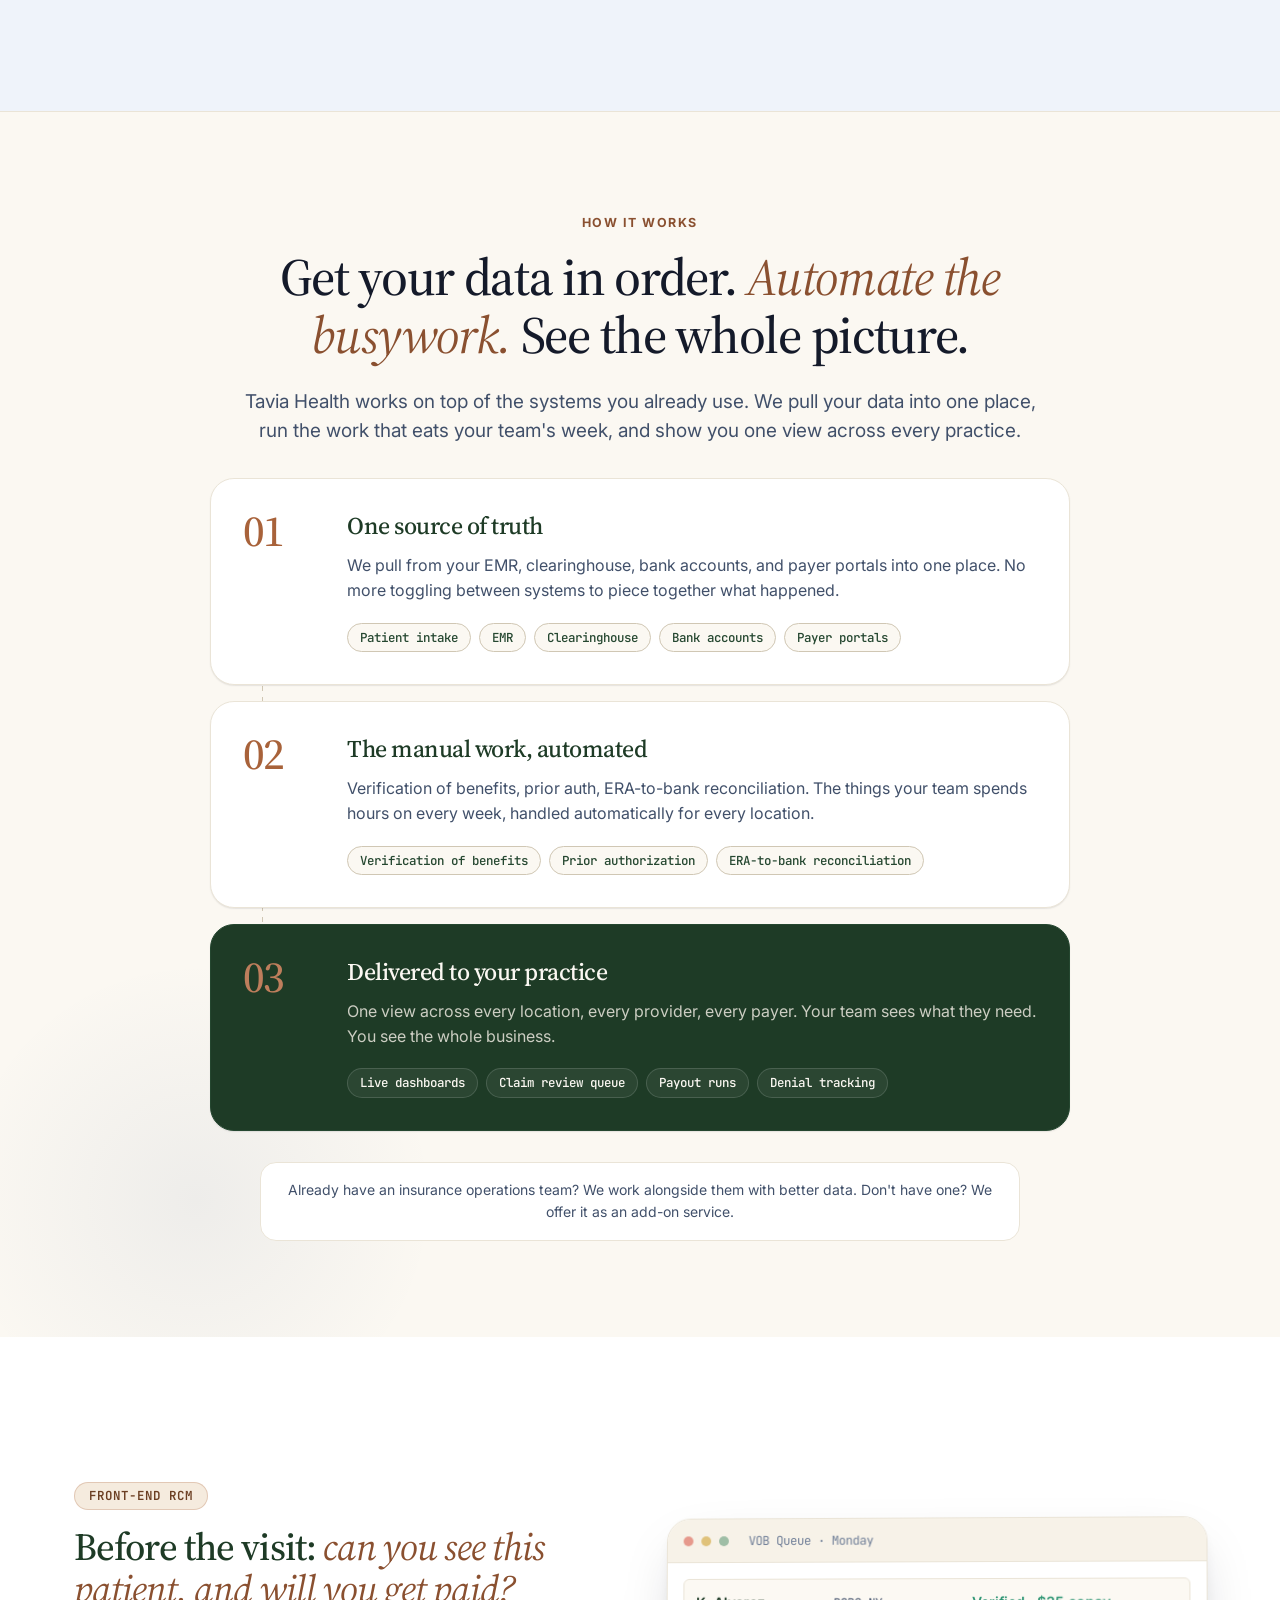
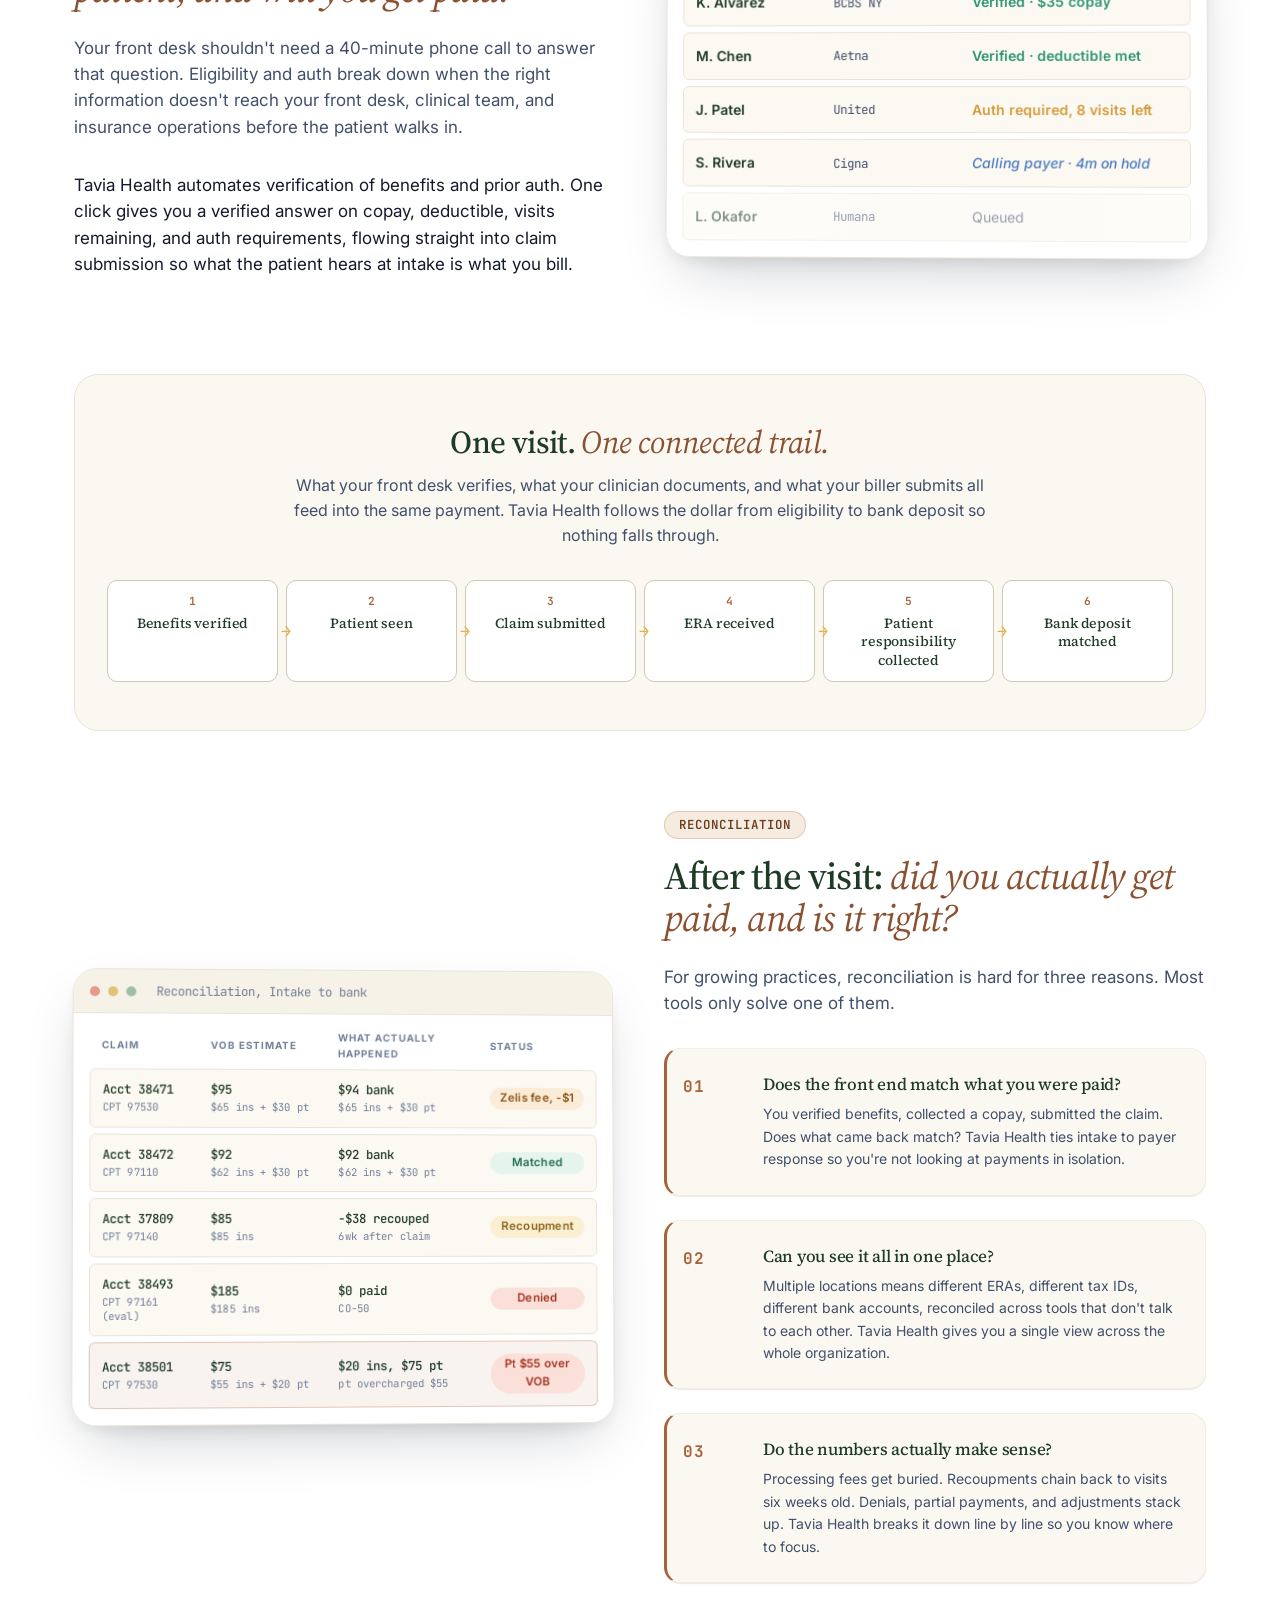
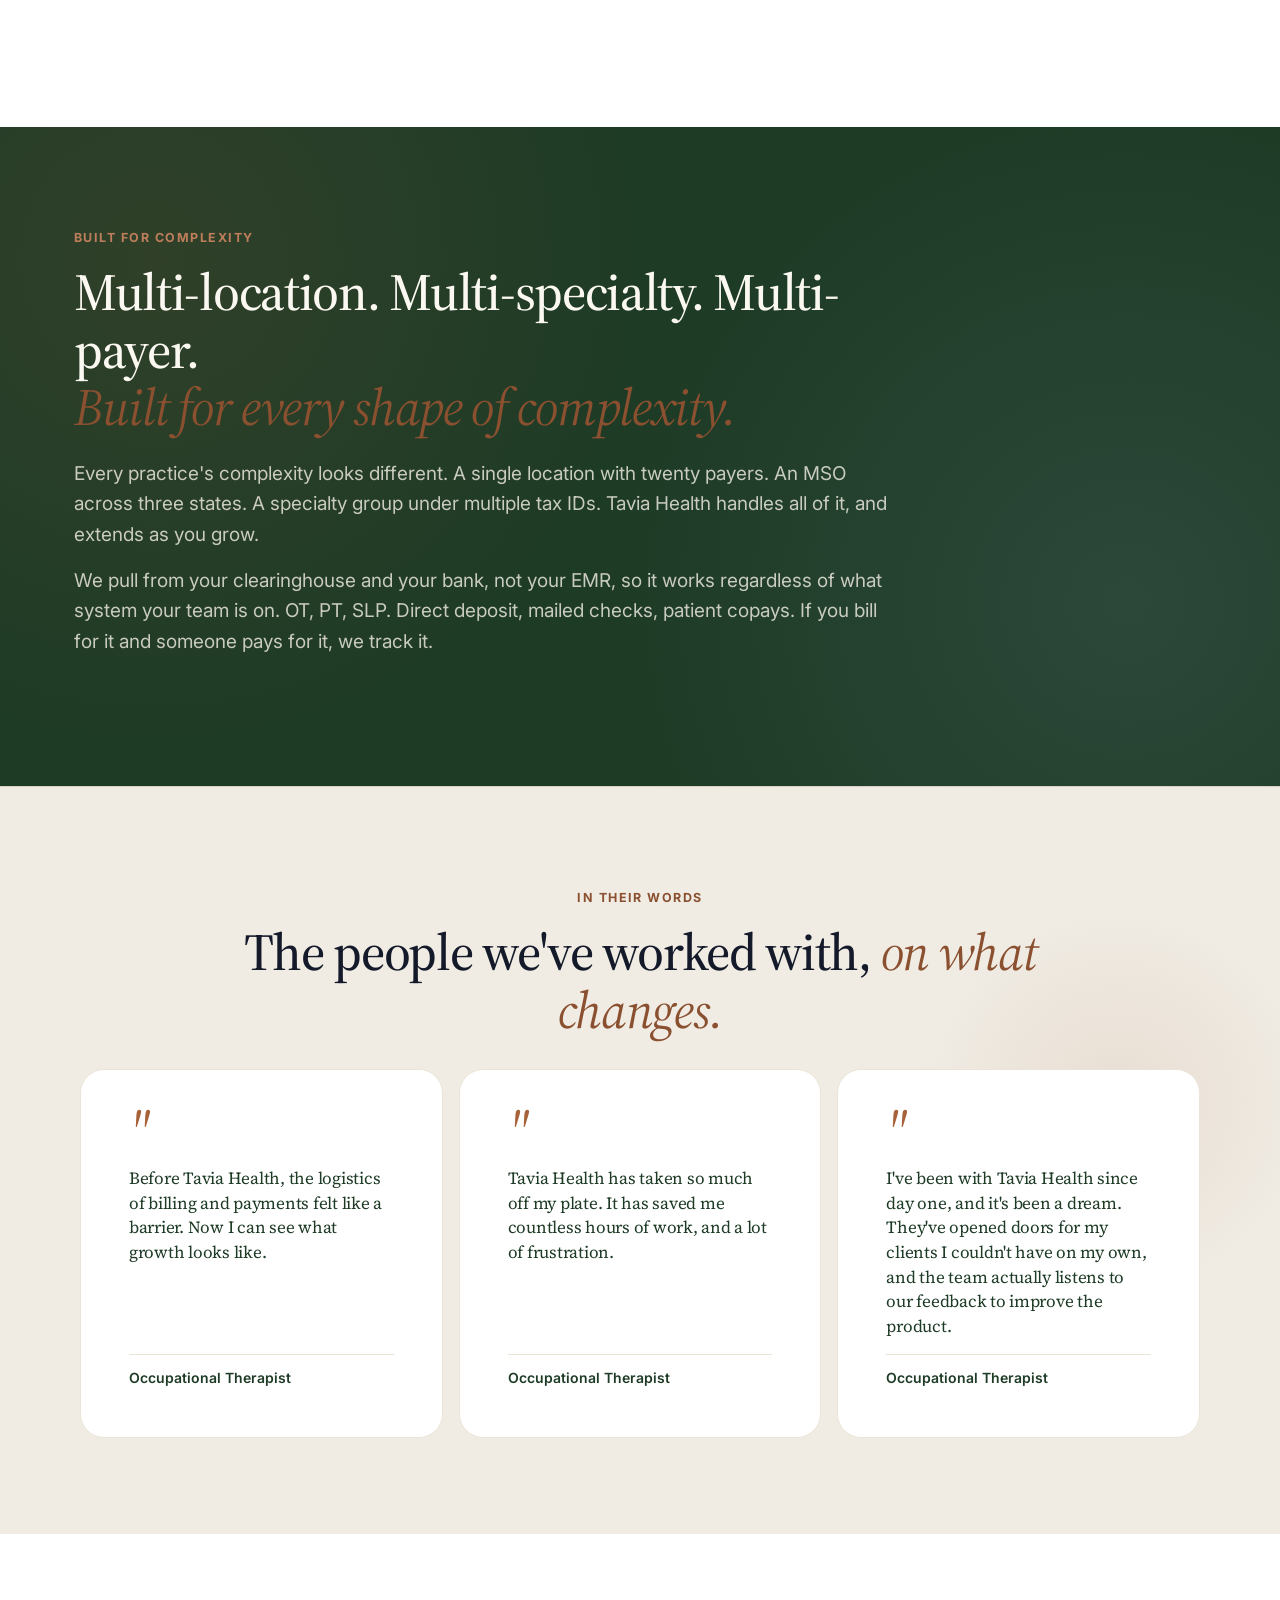
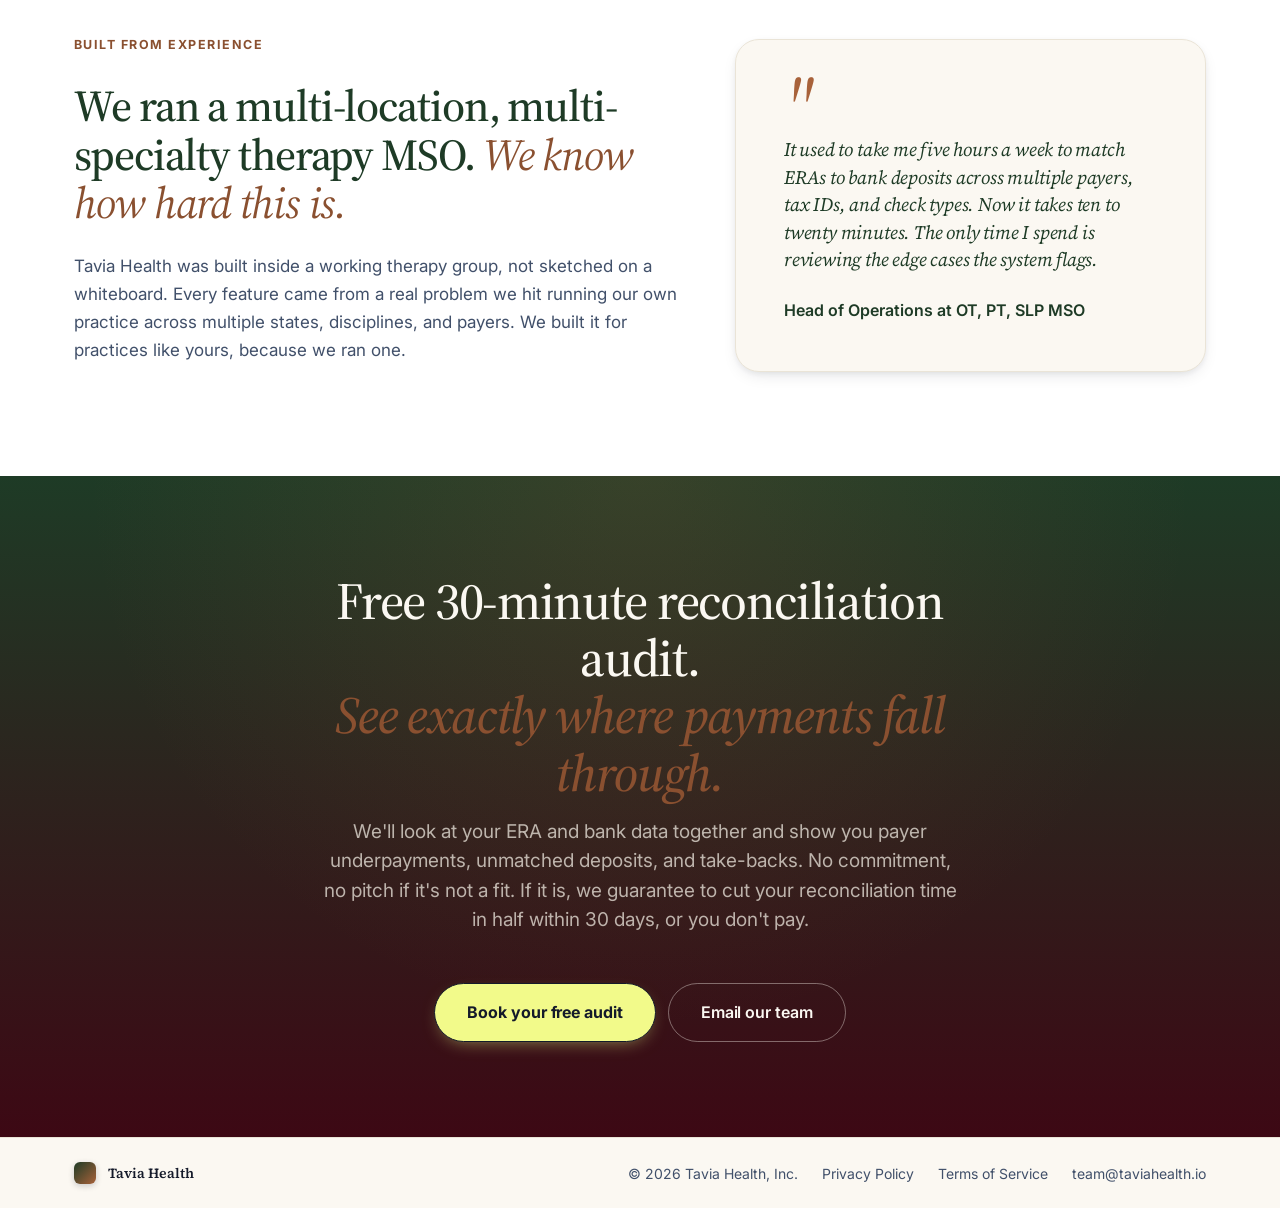
==== commit c38f4bc9: "added meta ads skill" ====
--- a/index.html
+++ b/index.html
@@ -449,6 +449,8 @@
       </div>
       <div class="footer__meta">
         <span>© 2026 Tavia Health, Inc.</span>
+        <a href="privacy.html">Privacy Policy</a>
+        <a href="terms.html">Terms of Service</a>
         <a href="mailto:team@taviahealth.io">team@taviahealth.io</a>
       </div>
     </div>
--- a/styles.css
+++ b/styles.css
@@ -1572,6 +1572,94 @@
   justify-content: center;
   flex-wrap: wrap;
 }
+
+/* Legal pages (privacy / terms) ------------------------------------------- */
+.legal {
+  padding: var(--sp-7) 0 var(--sp-9);
+  background: var(--cream);
+  min-height: calc(100vh - var(--nav-h));
+}
+.legal__container {
+  max-width: 760px;
+}
+.legal__back {
+  display: inline-block;
+  font-family: var(--font-mono);
+  font-size: var(--fs-xs);
+  letter-spacing: 0.05em;
+  color: var(--coral-500);
+  text-decoration: none;
+  margin-bottom: var(--sp-5);
+}
+.legal__back:hover { color: var(--coral-700); text-decoration: underline; }
+.legal h1 {
+  font-size: clamp(2.25rem, 4vw, 3rem);
+  line-height: 1.1;
+  letter-spacing: -0.025em;
+  color: var(--ink);
+  margin-bottom: var(--sp-2);
+}
+.legal__date {
+  font-family: var(--font-mono);
+  font-size: var(--fs-xs);
+  color: var(--ink-muted);
+  text-transform: uppercase;
+  letter-spacing: 0.1em;
+  margin-bottom: var(--sp-6);
+}
+.legal h2 {
+  font-size: 1.4rem;
+  margin-top: var(--sp-7);
+  margin-bottom: var(--sp-3);
+  color: var(--ink);
+  font-family: var(--font-display);
+  font-weight: 500;
+  letter-spacing: -0.015em;
+  line-height: 1.25;
+  padding-top: var(--sp-5);
+  border-top: 1px solid var(--line);
+}
+.legal h2:first-of-type { border-top: none; padding-top: 0; margin-top: var(--sp-6); }
+.legal h3 {
+  font-size: var(--fs-md);
+  margin-top: var(--sp-5);
+  margin-bottom: var(--sp-2);
+  color: var(--ink);
+  font-family: var(--font-display);
+  font-weight: 500;
+}
+.legal p, .legal li {
+  color: var(--ink-soft);
+  font-size: var(--fs-base);
+  line-height: 1.7;
+  margin-bottom: var(--sp-3);
+}
+.legal ul {
+  padding-left: var(--sp-5);
+  margin: 0 0 var(--sp-4);
+}
+.legal li {
+  margin-bottom: var(--sp-2);
+}
+.legal strong { color: var(--ink); }
+.legal a {
+  color: var(--coral-500);
+  text-decoration: underline;
+  text-underline-offset: 2px;
+}
+.legal a:hover { color: var(--coral-700); }
+.legal__contact {
+  list-style: none;
+  padding: var(--sp-4) var(--sp-5);
+  background: var(--paper);
+  border: 1px solid var(--line);
+  border-radius: var(--r-md);
+  margin: var(--sp-4) 0;
+}
+.legal__contact li {
+  margin-bottom: var(--sp-1);
+}
+.legal__contact li:last-child { margin-bottom: 0; }
 
 /* Footer ------------------------------------------------------------------ */
 .footer {
